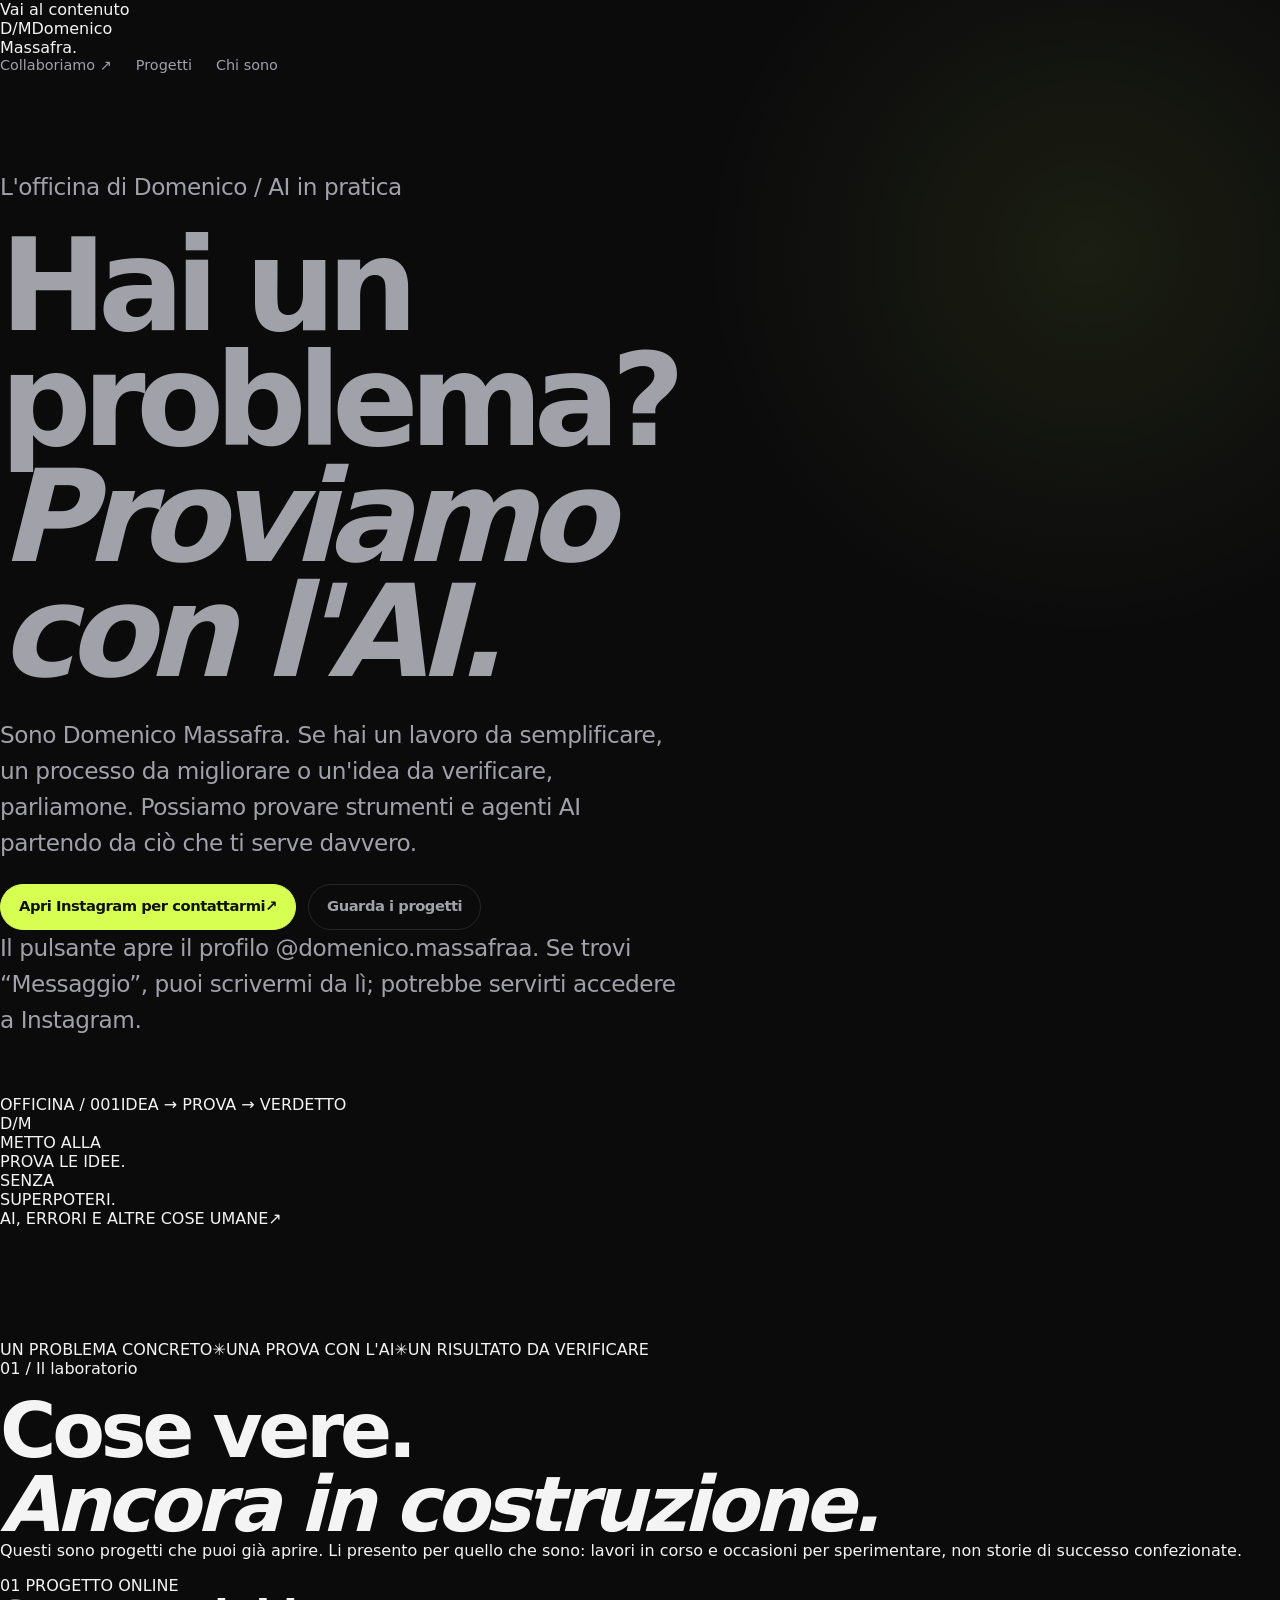
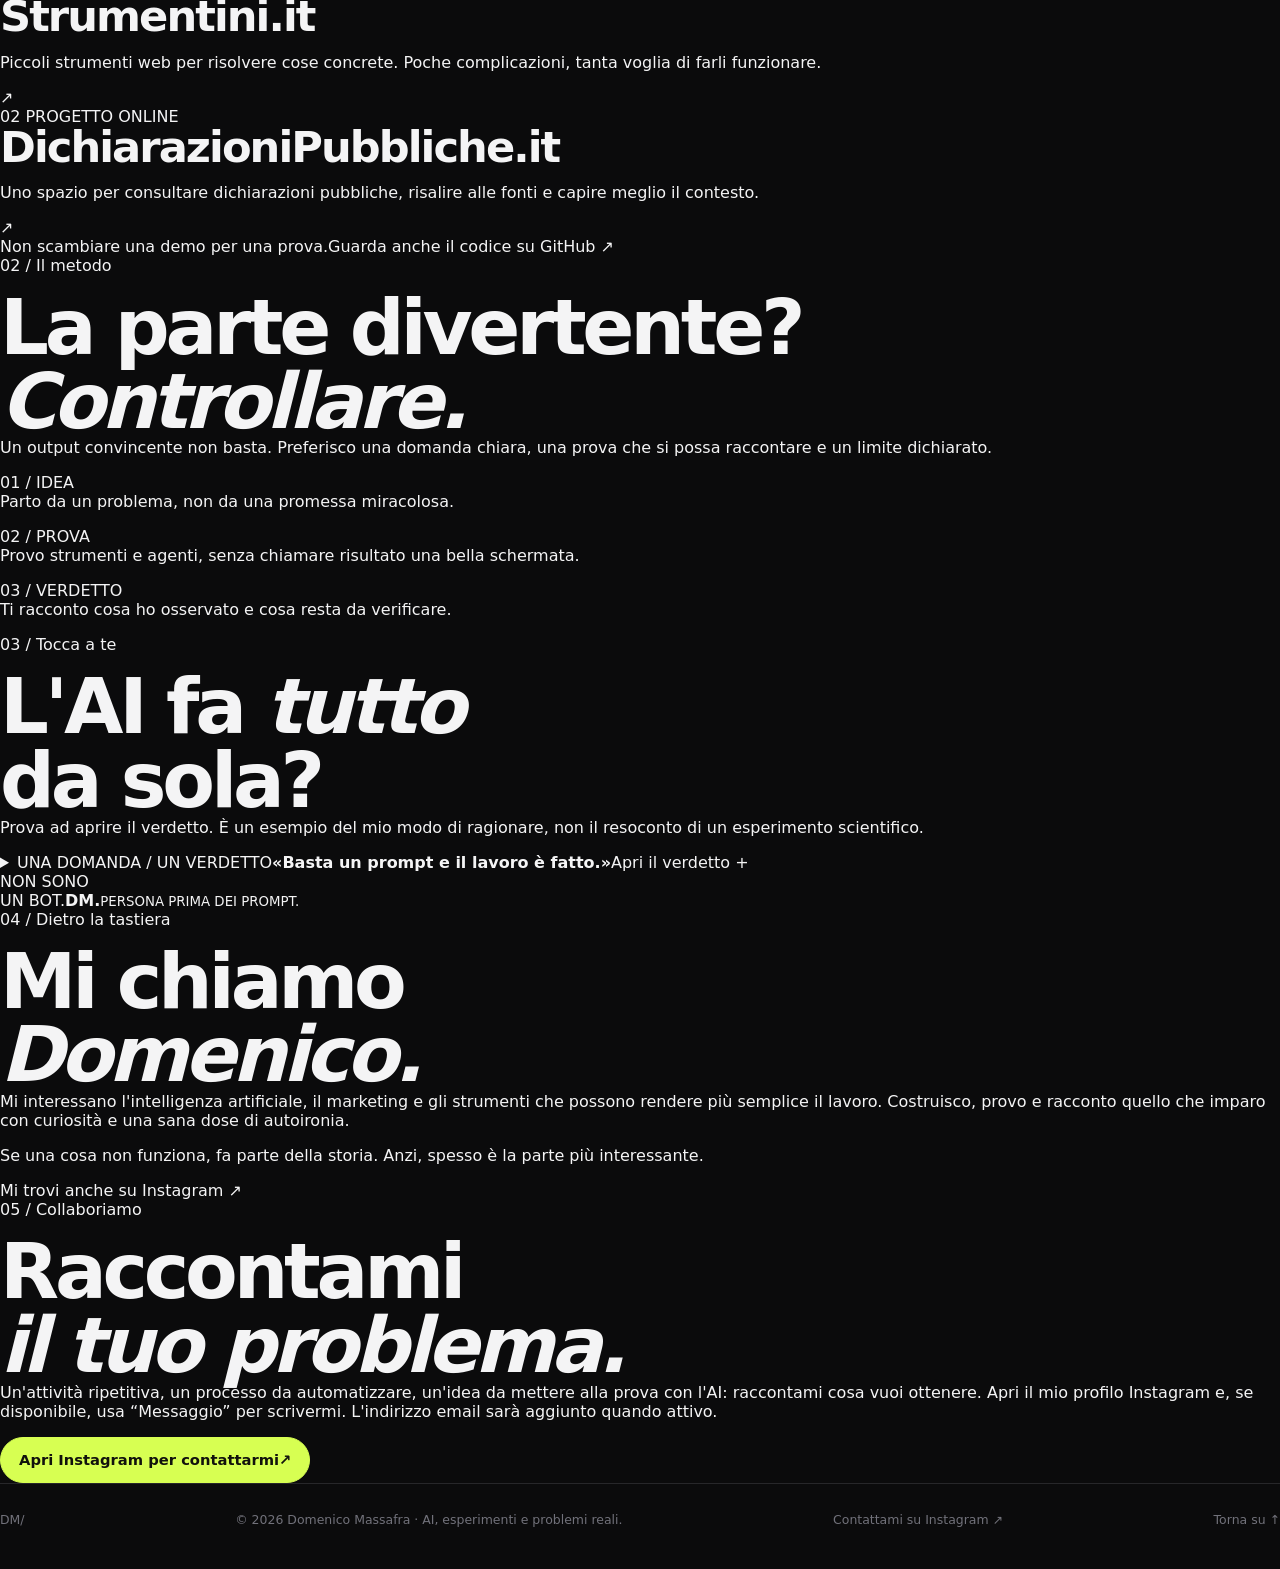
==== site/index.html @ 4ce58d99 "site: make AI collaboration contact primary (#9)" ====
<!doctype html>
<html lang="it">
<head>
  <meta charset="utf-8">
  <meta name="viewport" content="width=device-width, initial-scale=1">
  <meta name="theme-color" content="#101113">
  <meta name="description" content="Hai un problema concreto da affrontare con l'AI? Sono Domenico Massafra: scrivimi per parlarne e scopri i progetti e gli esperimenti che sto costruendo.">
  <meta property="og:type" content="website">
  <meta property="og:locale" content="it_IT">
  <meta property="og:title" content="Domenico Massafra — Problemi concreti, AI in pratica.">
  <meta property="og:description" content="Parliamo del tuo problema e di come usare l'AI per affrontarlo. Esperimenti e progetti reali nell'Officina ribelle.">
  <meta property="og:url" content="https://domenicomassafra.it/">
  <meta name="twitter:card" content="summary">
  <link rel="canonical" href="https://domenicomassafra.it/">
  <link rel="icon" type="image/svg+xml" href="/favicon.svg">
  <link rel="stylesheet" href="/styles.css">
  <title>Domenico Massafra — Problemi concreti, AI in pratica.</title>
  <script type="application/ld+json">
    {
      "@context": "https://schema.org",
      "@type": "Person",
      "name": "Domenico Massafra",
      "url": "https://domenicomassafra.it/",
      "sameAs": [
        "https://github.com/domenicomassafra",
        "https://www.instagram.com/domenico.massafraa/"
      ]
    }
  </script>
</head>
<body>
  <a class="skip-link" href="#contenuto">Vai al contenuto</a>
  <header class="topbar">
    <a class="brand" href="/" aria-label="Domenico Massafra, homepage"><span class="brand-mark" aria-hidden="true">D<span>/</span>M</span><span>Domenico<br>Massafra<span class="brand-period">.</span></span></a>
    <nav class="main-nav" aria-label="Navigazione principale">
      <a class="nav-contact" href="#contatti">Collaboriamo <span aria-hidden="true">↗</span></a>
      <a href="#laboratorio">Progetti</a>
      <a href="#chi-sono">Chi sono</a>
    </nav>
  </header>

  <main id="contenuto">
    <section class="hero" aria-labelledby="hero-title">
      <div class="hero-copy">
        <p class="kicker"><span class="signal-dot" aria-hidden="true"></span> L'officina di Domenico / AI in pratica</p>
        <h1 id="hero-title">Hai un problema?<br><em>Proviamo con l'AI.</em></h1>
        <p class="hero-intro">Sono Domenico Massafra. Se hai un lavoro da semplificare, un processo da migliorare o un'idea da verificare, parliamone. Possiamo provare strumenti e agenti AI partendo da ciò che ti serve davvero.</p>
        <div class="hero-actions">
          <a class="button button-primary" href="https://www.instagram.com/domenico.massafraa/" rel="me">Apri Instagram per contattarmi <span aria-hidden="true">↗</span></a>
          <a class="button button-outline" href="#laboratorio">Guarda i progetti</a>
        </div>
        <p class="hero-aside">Il pulsante apre il profilo @domenico.massafraa. Se trovi “Messaggio”, puoi scrivermi da lì; potrebbe servirti accedere a Instagram.</p>
      </div>
      <div class="hero-art" aria-label="Composizione grafica originale: l'idea, la prova e il verdetto">
        <div class="art-top"><span>OFFICINA / 001</span><span>IDEA → PROVA → VERDETTO</span></div>
        <div class="art-monogram" aria-hidden="true">D<span>/</span>M</div>
        <div class="art-label">METTO ALLA<br>PROVA LE IDEE.</div>
        <div class="art-stamp" aria-hidden="true">SENZA<br>SUPERPOTERI.</div>
        <div class="art-bottom"><span>AI, ERRORI E ALTRE COSE UMANE</span><span>↗</span></div>
      </div>
    </section>

    <div class="running-line" aria-hidden="true"><span>UN PROBLEMA CONCRETO</span><span>✳</span><span>UNA PROVA CON L'AI</span><span>✳</span><span>UN RISULTATO DA VERIFICARE</span></div>

    <section class="lab section-wrap" id="laboratorio" aria-labelledby="lab-title">
      <div class="section-intro"><p class="kicker">01 / Il laboratorio</p><h2 id="lab-title">Cose vere.<br><em>Ancora in costruzione.</em></h2><p>Questi sono progetti che puoi già aprire. Li presento per quello che sono: lavori in corso e occasioni per sperimentare, non storie di successo confezionate.</p></div>
      <div class="project-list">
        <a class="project" href="https://strumentini.it/" aria-label="Apri Strumentini.it">
          <div class="project-no">01 <span>PROGETTO ONLINE</span></div>
          <div class="project-main"><h3>Strumentini<span>.it</span></h3><p>Piccoli strumenti web per risolvere cose concrete. Poche complicazioni, tanta voglia di farli funzionare.</p></div>
          <span class="project-arrow" aria-hidden="true">↗</span>
        </a>
        <a class="project" href="https://dichiarazionipubbliche.it/" aria-label="Apri DichiarazioniPubbliche.it">
          <div class="project-no">02 <span>PROGETTO ONLINE</span></div>
          <div class="project-main"><h3>Dichiarazioni<wbr>Pubbliche<span>.it</span></h3><p>Uno spazio per consultare dichiarazioni pubbliche, risalire alle fonti e capire meglio il contesto.</p></div>
          <span class="project-arrow" aria-hidden="true">↗</span>
        </a>
      </div>
      <div class="lab-footer"><span>Non scambiare una demo per una prova.</span><a href="https://github.com/domenicomassafra" rel="me">Guarda anche il codice su GitHub <span aria-hidden="true">↗</span></a></div>
    </section>

    <section class="method" aria-labelledby="method-title">
      <div class="section-wrap method-wrap">
        <div><p class="kicker">02 / Il metodo</p><h2 id="method-title">La parte divertente?<br><em>Controllare.</em></h2><p class="method-intro">Un output convincente non basta. Preferisco una domanda chiara, una prova che si possa raccontare e un limite dichiarato.</p></div>
        <div class="method-steps" aria-label="Come racconto gli esperimenti">
          <div><span>01 / IDEA</span><p>Parto da un problema, non da una promessa miracolosa.</p></div>
          <div><span>02 / PROVA</span><p>Provo strumenti e agenti, senza chiamare risultato una bella schermata.</p></div>
          <div><span>03 / VERDETTO</span><p>Ti racconto cosa ho osservato e cosa resta da verificare.</p></div>
        </div>
      </div>
    </section>

    <section class="interaction section-wrap" aria-labelledby="interaction-title">
      <p class="kicker">03 / Tocca a te</p>
      <div class="interaction-grid">
        <div><h2 id="interaction-title">L'AI fa <em>tutto</em><br>da sola?</h2><p>Prova ad aprire il verdetto. È un esempio del mio modo di ragionare, non il resoconto di un esperimento scientifico.</p></div>
        <details class="verdict">
          <summary><span class="verdict-num">UNA DOMANDA / UN VERDETTO</span><strong>«Basta un prompt e il lavoro è fatto.»</strong><span class="verdict-action">Apri il verdetto <span aria-hidden="true">+</span></span></summary>
          <div class="verdict-answer"><span class="verdict-label">VERDETTO: DIPENDE.</span><p>Dal problema, dagli strumenti, dai dati e soprattutto dalle verifiche. Un agente può aiutare molto; il controllo non è un optional.</p><p class="verdict-disclaimer">Esempio editoriale, non un risultato misurato.</p></div>
        </details>
      </div>
    </section>

    <section class="about" id="chi-sono" aria-labelledby="about-title">
      <div class="section-wrap about-grid">
        <div class="about-sign" aria-hidden="true"><span>NON SONO<br>UN BOT.</span><strong>DM<span>.</span></strong><small>PERSONA PRIMA DEI PROMPT.</small></div>
        <div class="about-copy"><p class="kicker">04 / Dietro la tastiera</p><h2 id="about-title">Mi chiamo<br><em>Domenico.</em></h2><p>Mi interessano l'intelligenza artificiale, il marketing e gli strumenti che possono rendere più semplice il lavoro. Costruisco, provo e racconto quello che imparo con curiosità e una sana dose di autoironia.</p><p>Se una cosa non funziona, fa parte della storia. Anzi, spesso è la parte più interessante.</p><a href="https://www.instagram.com/domenico.massafraa/" rel="me">Mi trovi anche su Instagram <span aria-hidden="true">↗</span></a></div>
      </div>
    </section>

    <section class="contact section-wrap" id="contatti" aria-labelledby="contact-title">
      <p class="kicker">05 / Collaboriamo</p>
      <div class="contact-grid"><div><h2 id="contact-title">Raccontami<br><em>il tuo problema.</em></h2><p>Un'attività ripetitiva, un processo da automatizzare, un'idea da mettere alla prova con l'AI: raccontami cosa vuoi ottenere. Apri il mio profilo Instagram e, se disponibile, usa “Messaggio” per scrivermi. L'indirizzo email sarà aggiunto quando attivo.</p></div><a class="button button-primary" href="https://www.instagram.com/domenico.massafraa/" rel="me">Apri Instagram per contattarmi <span aria-hidden="true">↗</span></a></div>
    </section>
  </main>
  <footer class="footer"><span class="footer-logo">DM<span>/</span></span><p>© 2026 Domenico Massafra · AI, esperimenti e problemi reali.</p><a class="footer-contact" href="https://www.instagram.com/domenico.massafraa/" rel="me">Contattami su Instagram ↗</a><a href="#contenuto">Torna su ↑</a></footer>
</body>
</html>
---- styles.css ----
:root {
  color-scheme: dark;
  --bg: #0b0b0c;
  --surface: #111113;
  --surface-hover: #17171a;
  --text: #f4f4f5;
  --muted: #a1a1aa;
  --line: #27272a;
  --accent: #d7ff52;
  --max: 1120px;
}

* {
  box-sizing: border-box;
}

html {
  scroll-behavior: smooth;
  background: var(--bg);
}

body {
  margin: 0;
  min-width: 320px;
  background:
    radial-gradient(circle at 85% 8%, rgb(215 255 82 / 8%), transparent 24rem),
    var(--bg);
  color: var(--text);
  font-family:
    Inter, ui-sans-serif, system-ui, -apple-system, BlinkMacSystemFont, "Segoe UI", sans-serif;
  -webkit-font-smoothing: antialiased;
}

a {
  color: inherit;
  text-decoration: none;
}

.page-shell {
  width: min(calc(100% - 40px), var(--max));
  margin: 0 auto;
}

.site-header {
  display: flex;
  align-items: center;
  justify-content: space-between;
  min-height: 88px;
  border-bottom: 1px solid var(--line);
}

.wordmark {
  display: inline-flex;
  align-items: center;
  gap: 10px;
  font-size: 0.95rem;
  font-weight: 650;
  letter-spacing: -0.02em;
}

.wordmark-dot {
  width: 9px;
  height: 9px;
  border-radius: 999px;
  background: var(--accent);
  box-shadow: 0 0 28px rgb(215 255 82 / 55%);
}

nav {
  display: flex;
  gap: 24px;
  color: var(--muted);
  font-size: 0.9rem;
}

nav a,
.project-link {
  transition: color 160ms ease;
}

nav a:hover,
nav a:focus-visible,
.project-card:hover .project-link {
  color: var(--accent);
}

.hero {
  display: grid;
  align-content: center;
  min-height: min(740px, calc(100svh - 88px));
  padding: 96px 0 112px;
}

.eyebrow {
  margin: 0 0 22px;
  color: var(--accent);
  font-size: 0.75rem;
  font-weight: 750;
  letter-spacing: 0.16em;
}

h1,
h2,
h3,
p {
  margin-top: 0;
}

h1 {
  max-width: 900px;
  margin-bottom: 28px;
  font-size: clamp(4rem, 10vw, 8.7rem);
  line-height: 0.9;
  letter-spacing: -0.072em;
}

.hero-copy {
  max-width: 680px;
  margin-bottom: 34px;
  color: var(--muted);
  font-size: clamp(1.15rem, 2vw, 1.45rem);
  line-height: 1.55;
  letter-spacing: -0.02em;
}

.hero-actions {
  display: flex;
  flex-wrap: wrap;
  gap: 12px;
}

.button {
  display: inline-flex;
  align-items: center;
  justify-content: center;
  min-height: 46px;
  padding: 0 18px;
  border: 1px solid var(--line);
  border-radius: 999px;
  font-size: 0.92rem;
  font-weight: 650;
  transition:
    transform 160ms ease,
    border-color 160ms ease,
    background 160ms ease;
}

.button:hover,
.button:focus-visible {
  transform: translateY(-2px);
}

.button-primary {
  border-color: var(--accent);
  background: var(--accent);
  color: #11120c;
}

.button-secondary:hover,
.button-secondary:focus-visible {
  border-color: #52525b;
  background: #141416;
}

.projects {
  padding: 112px 0 124px;
  border-top: 1px solid var(--line);
}

.section-heading {
  margin-bottom: 44px;
}

h2 {
  margin-bottom: 0;
  font-size: clamp(2.6rem, 6vw, 5rem);
  line-height: 0.96;
  letter-spacing: -0.055em;
}

.project-grid {
  display: grid;
  grid-template-columns: repeat(2, minmax(0, 1fr));
  gap: 14px;
}

.project-card {
  display: flex;
  min-height: 330px;
  flex-direction: column;
  justify-content: space-between;
  padding: 28px;
  border: 1px solid var(--line);
  border-radius: 24px;
  background: var(--surface);
  transition:
    transform 180ms ease,
    border-color 180ms ease,
    background 180ms ease;
}

.project-card:hover,
.project-card:focus-visible {
  transform: translateY(-4px);
  border-color: #3f3f46;
  background: var(--surface-hover);
}

.project-index {
  margin-bottom: 52px;
  color: #71717a;
  font-size: 0.75rem;
  font-variant-numeric: tabular-nums;
  letter-spacing: 0.12em;
}

h3 {
  margin-bottom: 14px;
  font-size: clamp(1.8rem, 4vw, 2.7rem);
  line-height: 1;
  letter-spacing: -0.045em;
}

.project-card p:not(.project-index) {
  max-width: 48ch;
  color: var(--muted);
  line-height: 1.6;
}

.project-link {
  color: #d4d4d8;
  font-size: 0.88rem;
  font-weight: 650;
}

.principle {
  padding: 124px 0;
  border-top: 1px solid var(--line);
  font-size: clamp(2.3rem, 6vw, 5.7rem);
  line-height: 0.98;
  letter-spacing: -0.055em;
}

.principle p,
.principle strong {
  display: block;
  margin: 0;
}

.principle p {
  color: var(--muted);
}

.principle strong {
  color: var(--accent);
  font-weight: 700;
}

footer {
  display: flex;
  justify-content: space-between;
  gap: 24px;
  padding: 28px 0 42px;
  border-top: 1px solid var(--line);
  color: #71717a;
  font-size: 0.78rem;
}

footer p {
  margin: 0;
}

@media (max-width: 760px) {
  .page-shell {
    width: min(calc(100% - 28px), var(--max));
  }

  .site-header {
    min-height: 72px;
  }

  nav {
    gap: 16px;
  }

  nav a:first-child {
    display: none;
  }

  .hero {
    min-height: auto;
    padding: 96px 0 88px;
  }

  h1 {
    font-size: clamp(3.7rem, 19vw, 6.2rem);
  }

  .projects {
    padding: 88px 0;
  }

  .project-grid {
    grid-template-columns: 1fr;
  }

  .project-card {
    min-height: 290px;
  }

  .principle {
    padding: 88px 0;
  }

  footer {
    flex-direction: column;
  }
}

@media (prefers-reduced-motion: reduce) {
  html {
    scroll-behavior: auto;
  }

  *,
  *::before,
  *::after {
    transition-duration: 0.01ms !important;
  }
}
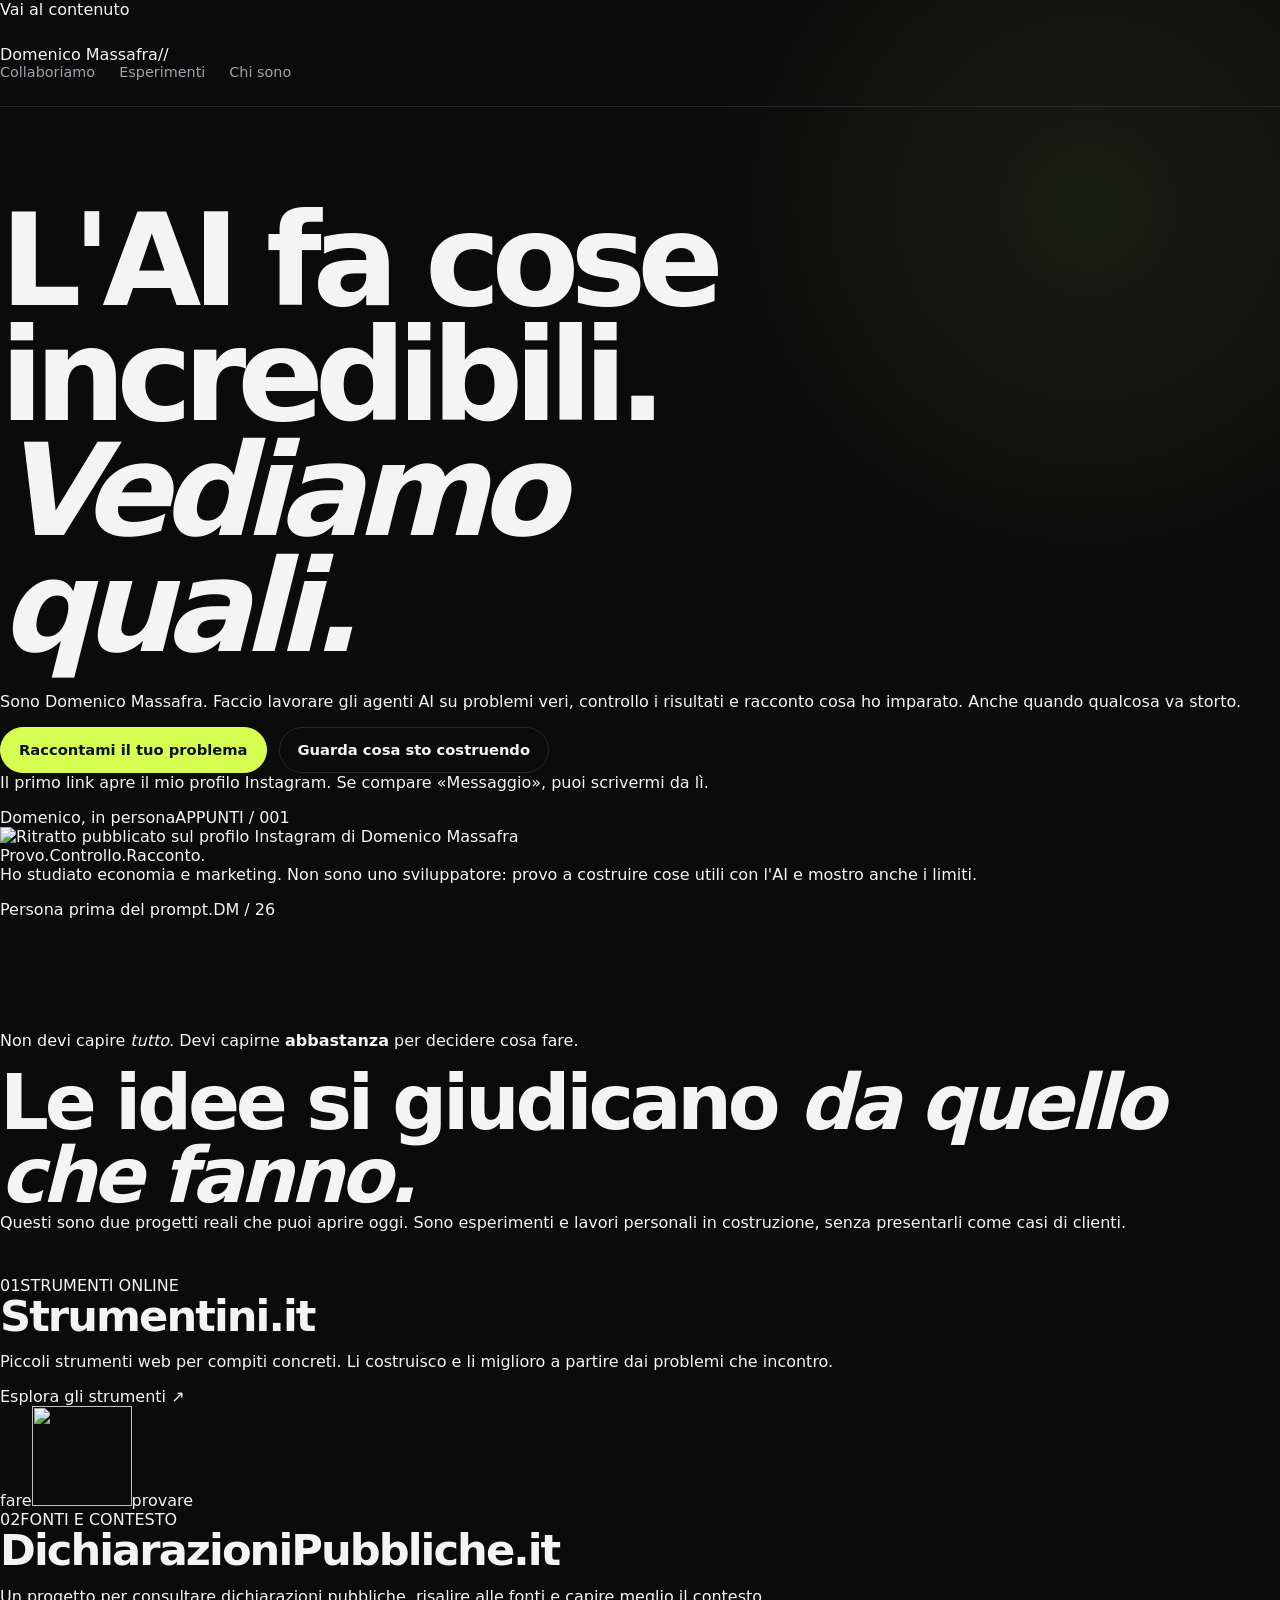
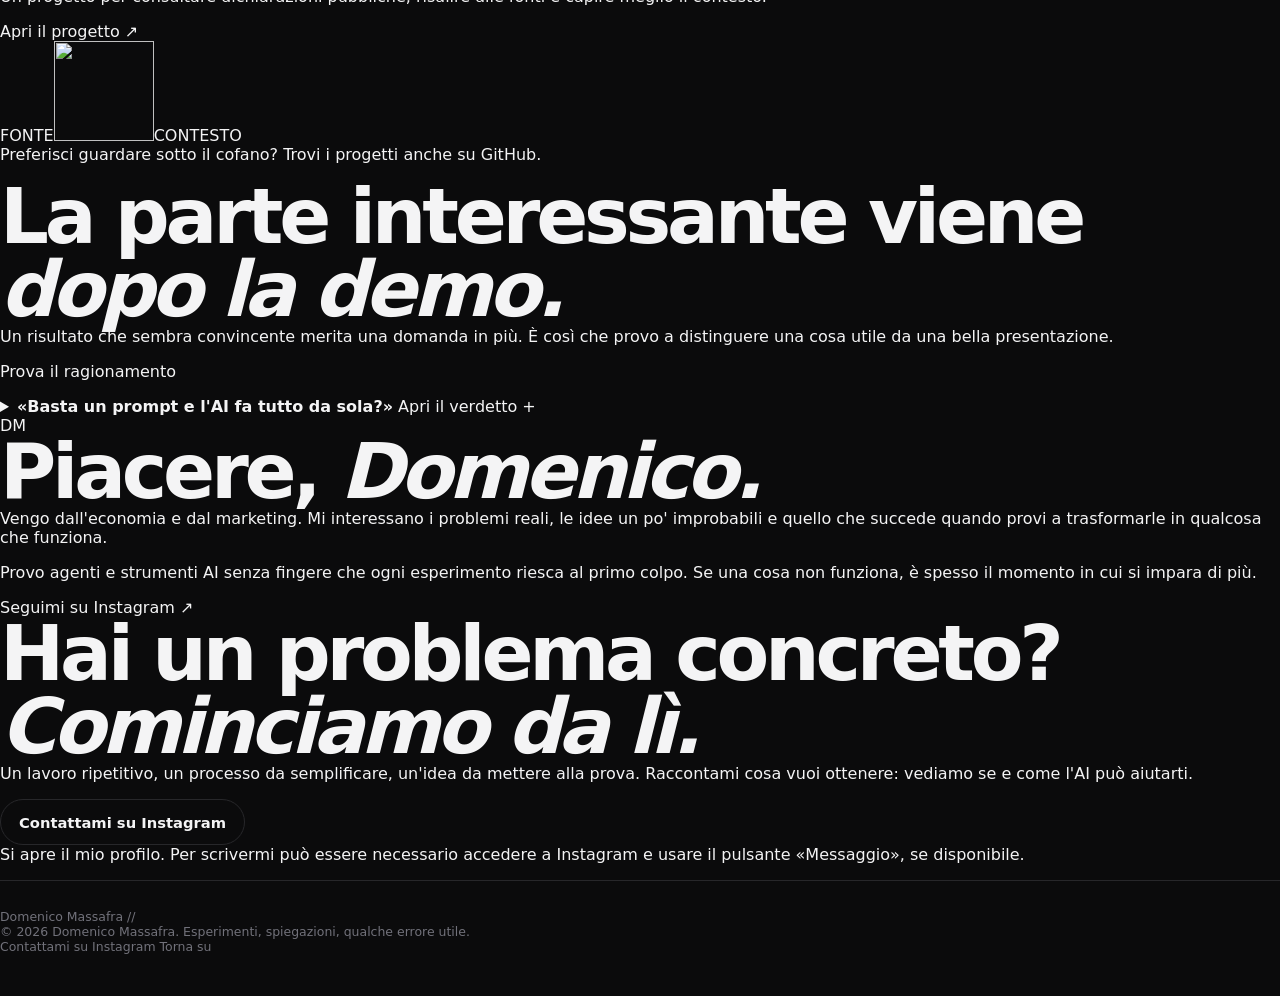
==== commit 6dd2f4e1: "site: redesign personal homepage with verified portrait and proof (#9)" ====
--- a/site/index.html
+++ b/site/index.html
@@ -3,18 +3,18 @@
 <head>
   <meta charset="utf-8">
   <meta name="viewport" content="width=device-width, initial-scale=1">
-  <meta name="theme-color" content="#101113">
-  <meta name="description" content="Hai un problema concreto da affrontare con l'AI? Sono Domenico Massafra: scrivimi per parlarne e scopri i progetti e gli esperimenti che sto costruendo.">
+  <meta name="theme-color" content="#f6f2e9">
+  <meta name="description" content="Sono Domenico Massafra. Metto alla prova agenti e strumenti AI su problemi veri, racconto cosa funziona e dove servono ancora le persone. Hai un problema? Scrivimi.">
   <meta property="og:type" content="website">
   <meta property="og:locale" content="it_IT">
-  <meta property="og:title" content="Domenico Massafra — Problemi concreti, AI in pratica.">
-  <meta property="og:description" content="Parliamo del tuo problema e di come usare l'AI per affrontarlo. Esperimenti e progetti reali nell'Officina ribelle.">
+  <meta property="og:title" content="Domenico Massafra — L'AI, alla prova dei fatti">
+  <meta property="og:description" content="Esperimenti, progetti e problemi concreti. Provo gli agenti AI, controllo i risultati e racconto cosa imparo, anche se non programmi.">
   <meta property="og:url" content="https://domenicomassafra.it/">
   <meta name="twitter:card" content="summary">
   <link rel="canonical" href="https://domenicomassafra.it/">
   <link rel="icon" type="image/svg+xml" href="/favicon.svg">
   <link rel="stylesheet" href="/styles.css">
-  <title>Domenico Massafra — Problemi concreti, AI in pratica.</title>
+  <title>Domenico Massafra — L'AI, alla prova dei fatti</title>
   <script type="application/ld+json">
     {
       "@context": "https://schema.org",
@@ -30,89 +30,112 @@
 </head>
 <body>
   <a class="skip-link" href="#contenuto">Vai al contenuto</a>
-  <header class="topbar">
-    <a class="brand" href="/" aria-label="Domenico Massafra, homepage"><span class="brand-mark" aria-hidden="true">D<span>/</span>M</span><span>Domenico<br>Massafra<span class="brand-period">.</span></span></a>
-    <nav class="main-nav" aria-label="Navigazione principale">
-      <a class="nav-contact" href="#contatti">Collaboriamo <span aria-hidden="true">↗</span></a>
-      <a href="#laboratorio">Progetti</a>
-      <a href="#chi-sono">Chi sono</a>
-    </nav>
+  <header class="site-header">
+    <div class="header-inner">
+      <a class="brand" href="/" aria-label="Domenico Massafra, homepage">Domenico <span>Massafra</span><span class="brand-slash" aria-hidden="true">//</span></a>
+      <nav class="main-nav" aria-label="Navigazione principale">
+        <a class="nav-contact" href="#contatti">Collaboriamo</a>
+        <a href="#esperimenti">Esperimenti</a>
+        <a href="#chi-sono">Chi sono</a>
+      </nav>
+    </div>
   </header>
-
   <main id="contenuto">
     <section class="hero" aria-labelledby="hero-title">
-      <div class="hero-copy">
-        <p class="kicker"><span class="signal-dot" aria-hidden="true"></span> L'officina di Domenico / AI in pratica</p>
-        <h1 id="hero-title">Hai un problema?<br><em>Proviamo con l'AI.</em></h1>
-        <p class="hero-intro">Sono Domenico Massafra. Se hai un lavoro da semplificare, un processo da migliorare o un'idea da verificare, parliamone. Possiamo provare strumenti e agenti AI partendo da ciò che ti serve davvero.</p>
+      <div class="hero-content">
+        <h1 id="hero-title">L'AI fa cose incredibili.<br><em>Vediamo quali.</em></h1>
+        <p class="hero-intro">Sono Domenico Massafra. Faccio lavorare gli agenti AI su problemi veri, controllo i risultati e racconto cosa ho imparato. Anche quando qualcosa va storto.</p>
         <div class="hero-actions">
-          <a class="button button-primary" href="https://www.instagram.com/domenico.massafraa/" rel="me">Apri Instagram per contattarmi <span aria-hidden="true">↗</span></a>
-          <a class="button button-outline" href="#laboratorio">Guarda i progetti</a>
+          <a class="button button-primary" href="https://www.instagram.com/domenico.massafraa/" rel="me">Raccontami il tuo problema</a>
+          <a class="button button-text" href="#esperimenti">Guarda cosa sto costruendo</a>
         </div>
-        <p class="hero-aside">Il pulsante apre il profilo @domenico.massafraa. Se trovi “Messaggio”, puoi scrivermi da lì; potrebbe servirti accedere a Instagram.</p>
+        <p class="contact-note">Il primo link apre il mio profilo Instagram. Se compare «Messaggio», puoi scrivermi da lì.</p>
       </div>
-      <div class="hero-art" aria-label="Composizione grafica originale: l'idea, la prova e il verdetto">
-        <div class="art-top"><span>OFFICINA / 001</span><span>IDEA → PROVA → VERDETTO</span></div>
-        <div class="art-monogram" aria-hidden="true">D<span>/</span>M</div>
-        <div class="art-label">METTO ALLA<br>PROVA LE IDEE.</div>
-        <div class="art-stamp" aria-hidden="true">SENZA<br>SUPERPOTERI.</div>
-        <div class="art-bottom"><span>AI, ERRORI E ALTRE COSE UMANE</span><span>↗</span></div>
+      <aside class="hero-sheet" aria-label="Un ritratto e una nota sul metodo">
+        <div class="sheet-head"><span>Domenico, in persona</span><span>APPUNTI / 001</span></div>
+        <div class="portrait-frame">
+          <img src="/ritratto-instagram.jpg" alt="Ritratto pubblicato sul profilo Instagram di Domenico Massafra" width="150" height="150" fetchpriority="high">
+          <div class="portrait-words" aria-hidden="true"><span>Provo.</span><span>Controllo.</span><span>Racconto.</span></div>
+        </div>
+        <p class="sheet-caption">Ho studiato economia e marketing. Non sono uno sviluppatore: provo a costruire cose utili con l'AI e mostro anche i limiti.</p>
+        <div class="sheet-foot"><span>Persona prima del prompt.</span><span aria-hidden="true">DM / 26</span></div>
+      </aside>
+    </section>
+    <div class="statement"><p>Non devi capire <em>tutto</em>. Devi capirne <strong>abbastanza</strong> per decidere cosa fare.</p></div>
+    <section class="work section-inner" id="esperimenti" aria-labelledby="work-title">
+      <div class="section-heading">
+        <h2 id="work-title">Le idee si giudicano <em>da quello che fanno.</em></h2>
+        <p>Questi sono due progetti reali che puoi aprire oggi. Sono esperimenti e lavori personali in costruzione, senza presentarli come casi di clienti.</p>
       </div>
+      <div class="work-list">
+        <article class="work-item">
+          <div class="work-index"><span>01</span><span>STRUMENTI ONLINE</span></div>
+          <div class="work-content">
+            <h3>Strumentini.it</h3>
+            <p>Piccoli strumenti web per compiti concreti. Li costruisco e li miglioro a partire dai problemi che incontro.</p>
+            <a href="https://strumentini.it/" aria-label="Visita Strumentini.it">Esplora gli strumenti <span aria-hidden="true">↗</span></a>
+          </div>
+          <div class="work-sign work-sign-one" aria-hidden="true"><span>fare</span><img src="/strumentini-mark.svg" width="100" height="100" alt="" loading="lazy"><span>provare</span></div>
+        </article>
+        <article class="work-item">
+          <div class="work-index"><span>02</span><span>FONTI E CONTESTO</span></div>
+          <div class="work-content">
+            <h3>Dichiarazioni<wbr>Pubbliche.it</h3>
+            <p>Un progetto per consultare dichiarazioni pubbliche, risalire alle fonti e capire meglio il contesto.</p>
+            <a href="https://dichiarazionipubbliche.it/" aria-label="Visita DichiarazioniPubbliche.it">Apri il progetto <span aria-hidden="true">↗</span></a>
+          </div>
+          <div class="work-sign work-sign-two" aria-hidden="true"><span>FONTE</span><img src="/dichiarazioni-mark.svg" width="100" height="100" alt="" loading="lazy"><span>CONTESTO</span></div>
+        </article>
+      </div>
+      <p class="work-after">Preferisci guardare sotto il cofano? <a href="https://github.com/domenicomassafra" rel="me">Trovi i progetti anche su GitHub.</a></p>
     </section>
-
-    <div class="running-line" aria-hidden="true"><span>UN PROBLEMA CONCRETO</span><span>✳</span><span>UNA PROVA CON L'AI</span><span>✳</span><span>UN RISULTATO DA VERIFICARE</span></div>
-
-    <section class="lab section-wrap" id="laboratorio" aria-labelledby="lab-title">
-      <div class="section-intro"><p class="kicker">01 / Il laboratorio</p><h2 id="lab-title">Cose vere.<br><em>Ancora in costruzione.</em></h2><p>Questi sono progetti che puoi già aprire. Li presento per quello che sono: lavori in corso e occasioni per sperimentare, non storie di successo confezionate.</p></div>
-      <div class="project-list">
-        <a class="project" href="https://strumentini.it/" aria-label="Apri Strumentini.it">
-          <div class="project-no">01 <span>PROGETTO ONLINE</span></div>
-          <div class="project-main"><h3>Strumentini<span>.it</span></h3><p>Piccoli strumenti web per risolvere cose concrete. Poche complicazioni, tanta voglia di farli funzionare.</p></div>
-          <span class="project-arrow" aria-hidden="true">↗</span>
-        </a>
-        <a class="project" href="https://dichiarazionipubbliche.it/" aria-label="Apri DichiarazioniPubbliche.it">
-          <div class="project-no">02 <span>PROGETTO ONLINE</span></div>
-          <div class="project-main"><h3>Dichiarazioni<wbr>Pubbliche<span>.it</span></h3><p>Uno spazio per consultare dichiarazioni pubbliche, risalire alle fonti e capire meglio il contesto.</p></div>
-          <span class="project-arrow" aria-hidden="true">↗</span>
-        </a>
-      </div>
-      <div class="lab-footer"><span>Non scambiare una demo per una prova.</span><a href="https://github.com/domenicomassafra" rel="me">Guarda anche il codice su GitHub <span aria-hidden="true">↗</span></a></div>
-    </section>
-
     <section class="method" aria-labelledby="method-title">
-      <div class="section-wrap method-wrap">
-        <div><p class="kicker">02 / Il metodo</p><h2 id="method-title">La parte divertente?<br><em>Controllare.</em></h2><p class="method-intro">Un output convincente non basta. Preferisco una domanda chiara, una prova che si possa raccontare e un limite dichiarato.</p></div>
-        <div class="method-steps" aria-label="Come racconto gli esperimenti">
-          <div><span>01 / IDEA</span><p>Parto da un problema, non da una promessa miracolosa.</p></div>
-          <div><span>02 / PROVA</span><p>Provo strumenti e agenti, senza chiamare risultato una bella schermata.</p></div>
-          <div><span>03 / VERDETTO</span><p>Ti racconto cosa ho osservato e cosa resta da verificare.</p></div>
+      <div class="section-inner method-inner">
+        <div class="method-title">
+          <h2 id="method-title">La parte interessante viene <em>dopo la demo.</em></h2>
+          <p>Un risultato che sembra convincente merita una domanda in più. È così che provo a distinguere una cosa utile da una bella presentazione.</p>
+        </div>
+        <div class="method-example">
+          <p class="example-strap">Prova il ragionamento</p>
+          <details>
+            <summary>
+              <strong>«Basta un prompt e l'AI fa tutto da sola?»</strong>
+              <span class="open-label">Apri il verdetto <span aria-hidden="true">+</span></span>
+            </summary>
+            <div class="example-answer">
+              <p class="verdict">Dipende.</p>
+              <p>Dal compito, dagli strumenti, dai dati e da come controlli il risultato. Un agente può aiutare molto; verificare resta un lavoro umano.</p>
+              <p class="example-caveat">Esempio editoriale, non il risultato misurato di un test.</p>
+            </div>
+          </details>
         </div>
       </div>
     </section>
-
-    <section class="interaction section-wrap" aria-labelledby="interaction-title">
-      <p class="kicker">03 / Tocca a te</p>
-      <div class="interaction-grid">
-        <div><h2 id="interaction-title">L'AI fa <em>tutto</em><br>da sola?</h2><p>Prova ad aprire il verdetto. È un esempio del mio modo di ragionare, non il resoconto di un esperimento scientifico.</p></div>
-        <details class="verdict">
-          <summary><span class="verdict-num">UNA DOMANDA / UN VERDETTO</span><strong>«Basta un prompt e il lavoro è fatto.»</strong><span class="verdict-action">Apri il verdetto <span aria-hidden="true">+</span></span></summary>
-          <div class="verdict-answer"><span class="verdict-label">VERDETTO: DIPENDE.</span><p>Dal problema, dagli strumenti, dai dati e soprattutto dalle verifiche. Un agente può aiutare molto; il controllo non è un optional.</p><p class="verdict-disclaimer">Esempio editoriale, non un risultato misurato.</p></div>
-        </details>
+    <section class="about section-inner" id="chi-sono" aria-labelledby="about-title">
+      <div class="about-name" aria-hidden="true"><span>DM</span><span class="about-rule"></span></div>
+      <div class="about-copy">
+        <h2 id="about-title">Piacere, <em>Domenico.</em></h2>
+        <p>Vengo dall'economia e dal marketing. Mi interessano i problemi reali, le idee un po' improbabili e quello che succede quando provi a trasformarle in qualcosa che funziona.</p>
+        <p>Provo agenti e strumenti AI senza fingere che ogni esperimento riesca al primo colpo. Se una cosa non funziona, è spesso il momento in cui si impara di più.</p>
+        <a href="https://www.instagram.com/domenico.massafraa/" rel="me">Seguimi su Instagram <span aria-hidden="true">↗</span></a>
       </div>
     </section>
-
-    <section class="about" id="chi-sono" aria-labelledby="about-title">
-      <div class="section-wrap about-grid">
-        <div class="about-sign" aria-hidden="true"><span>NON SONO<br>UN BOT.</span><strong>DM<span>.</span></strong><small>PERSONA PRIMA DEI PROMPT.</small></div>
-        <div class="about-copy"><p class="kicker">04 / Dietro la tastiera</p><h2 id="about-title">Mi chiamo<br><em>Domenico.</em></h2><p>Mi interessano l'intelligenza artificiale, il marketing e gli strumenti che possono rendere più semplice il lavoro. Costruisco, provo e racconto quello che imparo con curiosità e una sana dose di autoironia.</p><p>Se una cosa non funziona, fa parte della storia. Anzi, spesso è la parte più interessante.</p><a href="https://www.instagram.com/domenico.massafraa/" rel="me">Mi trovi anche su Instagram <span aria-hidden="true">↗</span></a></div>
+    <section class="contact" id="contatti" aria-labelledby="contact-title">
+      <div class="section-inner contact-inner">
+        <h2 id="contact-title">Hai un problema concreto?<br><em>Cominciamo da lì.</em></h2>
+        <p>Un lavoro ripetitivo, un processo da semplificare, un'idea da mettere alla prova. Raccontami cosa vuoi ottenere: vediamo se e come l'AI può aiutarti.</p>
+        <a class="button button-light" href="https://www.instagram.com/domenico.massafraa/" rel="me">Contattami su Instagram</a>
+        <p class="contact-small">Si apre il mio profilo. Per scrivermi può essere necessario accedere a Instagram e usare il pulsante «Messaggio», se disponibile.</p>
       </div>
     </section>
-
-    <section class="contact section-wrap" id="contatti" aria-labelledby="contact-title">
-      <p class="kicker">05 / Collaboriamo</p>
-      <div class="contact-grid"><div><h2 id="contact-title">Raccontami<br><em>il tuo problema.</em></h2><p>Un'attività ripetitiva, un processo da automatizzare, un'idea da mettere alla prova con l'AI: raccontami cosa vuoi ottenere. Apri il mio profilo Instagram e, se disponibile, usa “Messaggio” per scrivermi. L'indirizzo email sarà aggiunto quando attivo.</p></div><a class="button button-primary" href="https://www.instagram.com/domenico.massafraa/" rel="me">Apri Instagram per contattarmi <span aria-hidden="true">↗</span></a></div>
-    </section>
   </main>
-  <footer class="footer"><span class="footer-logo">DM<span>/</span></span><p>© 2026 Domenico Massafra · AI, esperimenti e problemi reali.</p><a class="footer-contact" href="https://www.instagram.com/domenico.massafraa/" rel="me">Contattami su Instagram ↗</a><a href="#contenuto">Torna su ↑</a></footer>
+  <footer class="footer">
+    <div class="footer-inner">
+      <a class="footer-brand" href="/">Domenico Massafra<span aria-hidden="true"> //</span></a>
+      <p>© 2026 Domenico Massafra. Esperimenti, spiegazioni, qualche errore utile.</p>
+      <a class="footer-contact" href="https://www.instagram.com/domenico.massafraa/" rel="me">Contattami su Instagram</a>
+      <a href="#contenuto">Torna su</a>
+    </div>
+  </footer>
 </body>
 </html>
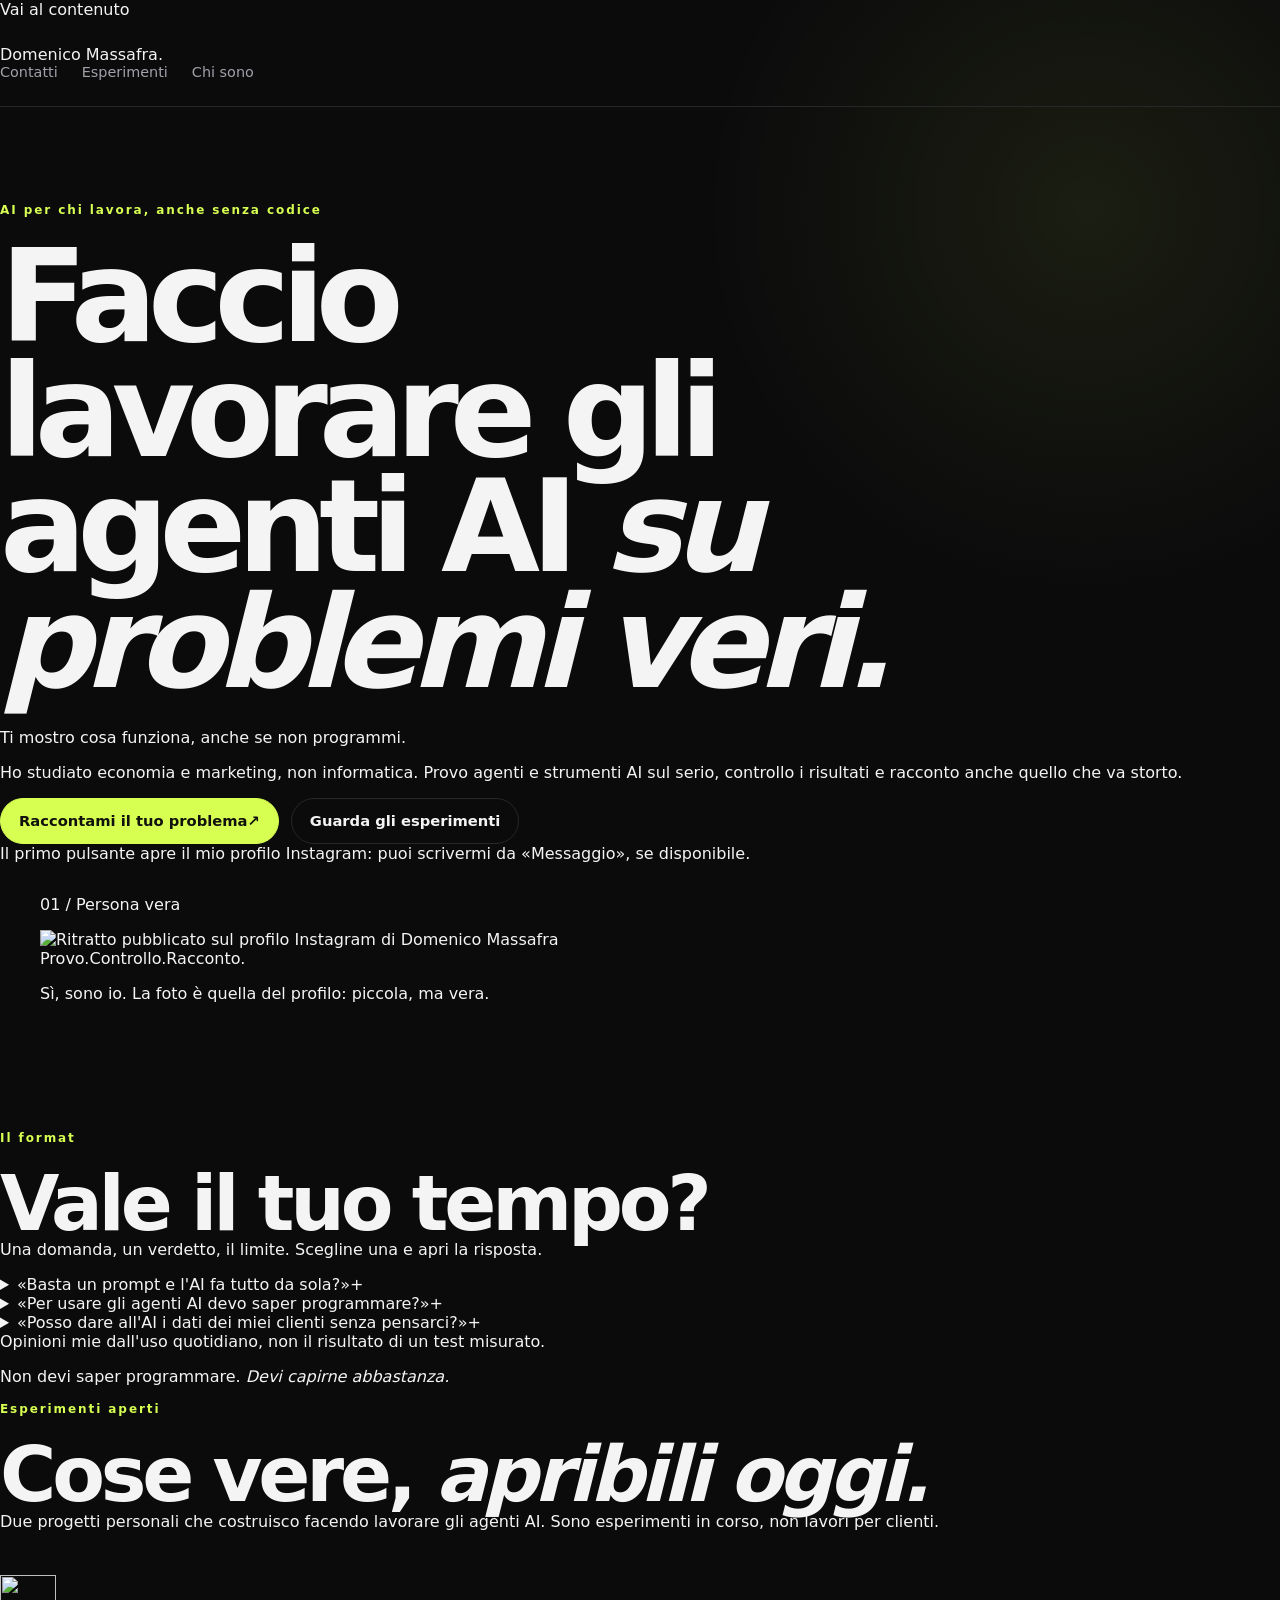
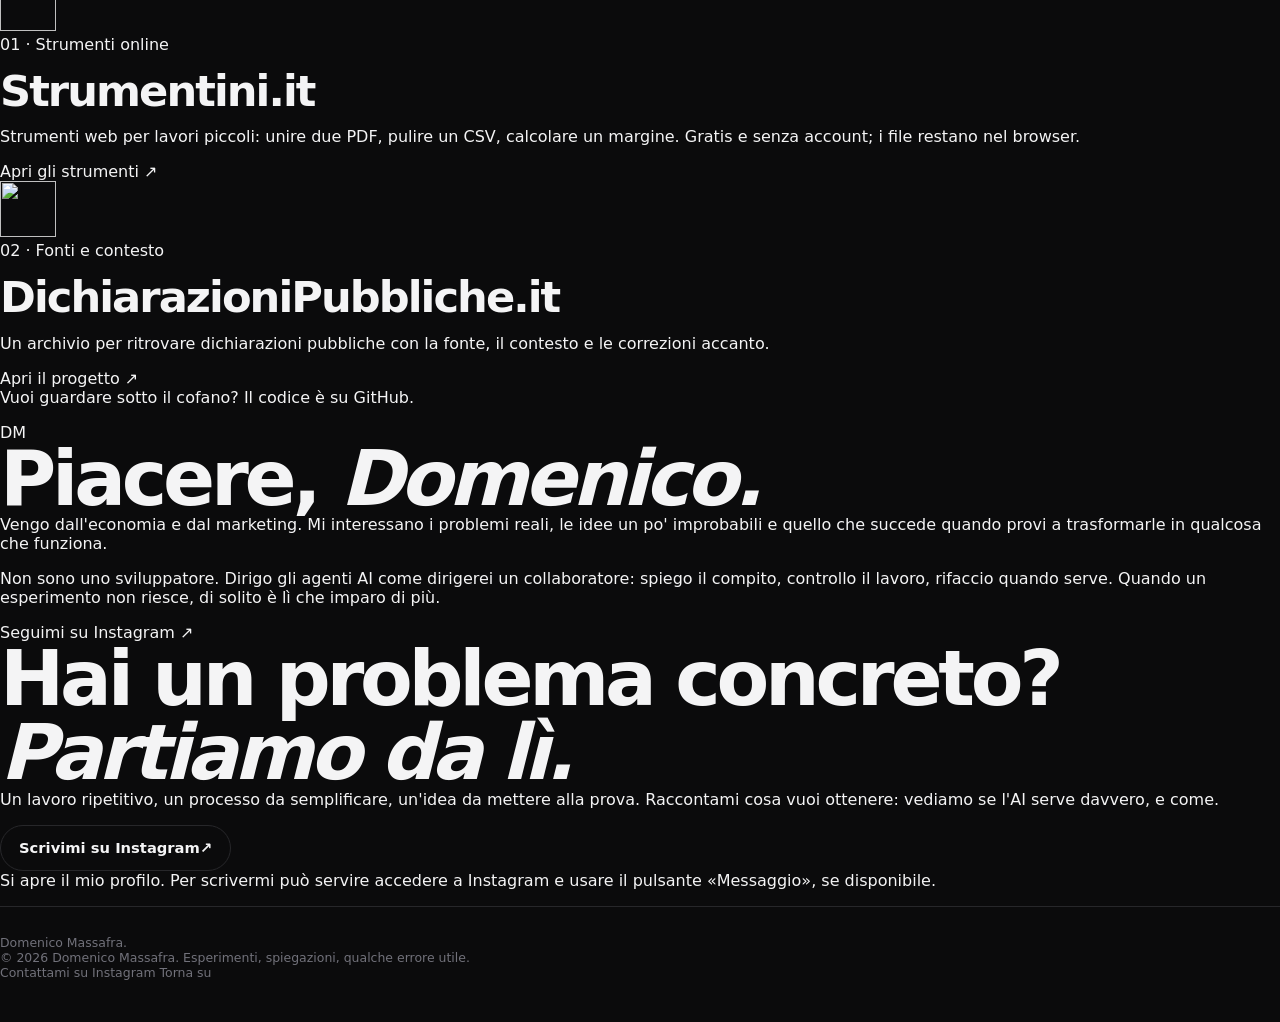
==== commit 3a72c8de: "site: redesign «Officina cinetica» with the approved promise (#9) Una sola direzione, ricavata dalle" ====
--- a/site/index.html
+++ b/site/index.html
@@ -3,18 +3,19 @@
 <head>
   <meta charset="utf-8">
   <meta name="viewport" content="width=device-width, initial-scale=1">
-  <meta name="theme-color" content="#f6f2e9">
-  <meta name="description" content="Sono Domenico Massafra. Metto alla prova agenti e strumenti AI su problemi veri, racconto cosa funziona e dove servono ancora le persone. Hai un problema? Scrivimi.">
+  <meta name="theme-color" content="#0d1114">
+  <meta name="color-scheme" content="dark">
+  <meta name="description" content="Sono Domenico Massafra. Faccio lavorare gli agenti AI su problemi veri e ti mostro cosa funziona, anche se non programmi. Hai un problema concreto? Raccontamelo.">
   <meta property="og:type" content="website">
   <meta property="og:locale" content="it_IT">
-  <meta property="og:title" content="Domenico Massafra — L'AI, alla prova dei fatti">
-  <meta property="og:description" content="Esperimenti, progetti e problemi concreti. Provo gli agenti AI, controllo i risultati e racconto cosa imparo, anche se non programmi.">
+  <meta property="og:title" content="Domenico Massafra — Agenti AI su problemi veri">
+  <meta property="og:description" content="Provo agenti e strumenti AI su problemi concreti, controllo i risultati e racconto anche quello che non funziona.">
   <meta property="og:url" content="https://domenicomassafra.it/">
   <meta name="twitter:card" content="summary">
   <link rel="canonical" href="https://domenicomassafra.it/">
   <link rel="icon" type="image/svg+xml" href="/favicon.svg">
   <link rel="stylesheet" href="/styles.css">
-  <title>Domenico Massafra — L'AI, alla prova dei fatti</title>
+  <title>Domenico Massafra — Agenti AI su problemi veri</title>
   <script type="application/ld+json">
     {
       "@context": "https://schema.org",
@@ -32,106 +33,125 @@
   <a class="skip-link" href="#contenuto">Vai al contenuto</a>
   <header class="site-header">
     <div class="header-inner">
-      <a class="brand" href="/" aria-label="Domenico Massafra, homepage">Domenico <span>Massafra</span><span class="brand-slash" aria-hidden="true">//</span></a>
+      <a class="brand" href="/" aria-label="Domenico Massafra, homepage">Domenico Massafra<span aria-hidden="true">.</span></a>
       <nav class="main-nav" aria-label="Navigazione principale">
-        <a class="nav-contact" href="#contatti">Collaboriamo</a>
+        <a class="nav-contact" href="#contatti">Contatti</a>
         <a href="#esperimenti">Esperimenti</a>
         <a href="#chi-sono">Chi sono</a>
       </nav>
     </div>
   </header>
+
   <main id="contenuto">
     <section class="hero" aria-labelledby="hero-title">
       <div class="hero-content">
-        <h1 id="hero-title">L'AI fa cose incredibili.<br><em>Vediamo quali.</em></h1>
-        <p class="hero-intro">Sono Domenico Massafra. Faccio lavorare gli agenti AI su problemi veri, controllo i risultati e racconto cosa ho imparato. Anche quando qualcosa va storto.</p>
+        <p class="eyebrow">AI per chi lavora, anche senza codice</p>
+        <h1 id="hero-title">Faccio lavorare gli agenti AI <em>su problemi veri.</em></h1>
+        <p class="hero-lead">Ti mostro cosa funziona, anche se non programmi.</p>
+        <p class="hero-intro">Ho studiato economia e marketing, non informatica. Provo agenti e strumenti AI sul serio, controllo i risultati e racconto anche quello che va storto.</p>
         <div class="hero-actions">
-          <a class="button button-primary" href="https://www.instagram.com/domenico.massafraa/" rel="me">Raccontami il tuo problema</a>
-          <a class="button button-text" href="#esperimenti">Guarda cosa sto costruendo</a>
+          <a class="button button-primary" href="https://www.instagram.com/domenico.massafraa/" rel="me">Raccontami il tuo problema <span aria-hidden="true">↗</span></a>
+          <a class="button button-text" href="#esperimenti">Guarda gli esperimenti</a>
         </div>
-        <p class="contact-note">Il primo link apre il mio profilo Instagram. Se compare «Messaggio», puoi scrivermi da lì.</p>
+        <p class="contact-note">Il primo pulsante apre il mio profilo Instagram: puoi scrivermi da «Messaggio», se disponibile.</p>
       </div>
-      <aside class="hero-sheet" aria-label="Un ritratto e una nota sul metodo">
-        <div class="sheet-head"><span>Domenico, in persona</span><span>APPUNTI / 001</span></div>
-        <div class="portrait-frame">
-          <img src="/ritratto-instagram.jpg" alt="Ritratto pubblicato sul profilo Instagram di Domenico Massafra" width="150" height="150" fetchpriority="high">
-          <div class="portrait-words" aria-hidden="true"><span>Provo.</span><span>Controllo.</span><span>Racconto.</span></div>
+
+      <figure class="portrait-card">
+        <p class="card-label">01 / Persona vera</p>
+        <img src="/ritratto-instagram.jpg" alt="Ritratto pubblicato sul profilo Instagram di Domenico Massafra" width="150" height="150" fetchpriority="high">
+        <p class="portrait-words" aria-hidden="true"><span>Provo.</span><span>Controllo.</span><span>Racconto.</span></p>
+        <figcaption>Sì, sono io. La foto è quella del profilo: piccola, ma vera.</figcaption>
+      </figure>
+    </section>
+
+    <section class="method" aria-labelledby="method-title">
+      <div class="section-inner method-inner">
+        <div class="method-title">
+          <p class="eyebrow">Il format</p>
+          <h2 id="method-title">Vale il tuo tempo?</h2>
+          <p>Una domanda, un verdetto, il limite. Scegline una e apri la risposta.</p>
         </div>
-        <p class="sheet-caption">Ho studiato economia e marketing. Non sono uno sviluppatore: provo a costruire cose utili con l'AI e mostro anche i limiti.</p>
-        <div class="sheet-foot"><span>Persona prima del prompt.</span><span aria-hidden="true">DM / 26</span></div>
-      </aside>
+        <div class="method-example">
+          <details>
+            <summary><span class="question">«Basta un prompt e l'AI fa tutto da sola?»</span><span class="open-label" aria-hidden="true">+</span></summary>
+            <div class="example-answer">
+              <p class="verdict verdict-maybe">Dipende.</p>
+              <p>Dal compito, dagli strumenti, dai dati e da come controlli il risultato. Un agente può aiutare molto; verificare resta un lavoro umano.</p>
+            </div>
+          </details>
+          <details>
+            <summary><span class="question">«Per usare gli agenti AI devo saper programmare?»</span><span class="open-label" aria-hidden="true">+</span></summary>
+            <div class="example-answer">
+              <p class="verdict verdict-yes">No.</p>
+              <p>Devi saper spiegare bene cosa vuoi e controllare quello che ricevi. Sicurezza, dati sensibili e software critico però richiedono competenze tecniche vere.</p>
+            </div>
+          </details>
+          <details>
+            <summary><span class="question">«Posso dare all'AI i dati dei miei clienti senza pensarci?»</span><span class="open-label" aria-hidden="true">+</span></summary>
+            <div class="example-answer">
+              <p class="verdict verdict-no">No.</p>
+              <p>Prima guarda dove finiscono quei dati e cosa hai promesso ai clienti. Per provare, usa dati finti.</p>
+            </div>
+          </details>
+          <p class="example-caveat">Opinioni mie dall'uso quotidiano, non il risultato di un test misurato.</p>
+        </div>
+      </div>
     </section>
-    <div class="statement"><p>Non devi capire <em>tutto</em>. Devi capirne <strong>abbastanza</strong> per decidere cosa fare.</p></div>
+
+    <div class="statement"><p>Non devi saper programmare. <em>Devi capirne abbastanza.</em></p></div>
+
     <section class="work section-inner" id="esperimenti" aria-labelledby="work-title">
       <div class="section-heading">
-        <h2 id="work-title">Le idee si giudicano <em>da quello che fanno.</em></h2>
-        <p>Questi sono due progetti reali che puoi aprire oggi. Sono esperimenti e lavori personali in costruzione, senza presentarli come casi di clienti.</p>
+        <p class="eyebrow">Esperimenti aperti</p>
+        <h2 id="work-title">Cose vere, <em>apribili oggi.</em></h2>
+        <p>Due progetti personali che costruisco facendo lavorare gli agenti AI. Sono esperimenti in corso, non lavori per clienti.</p>
       </div>
       <div class="work-list">
         <article class="work-item">
-          <div class="work-index"><span>01</span><span>STRUMENTI ONLINE</span></div>
+          <img class="work-mark" src="/strumentini-mark.svg" width="56" height="56" alt="" loading="lazy">
           <div class="work-content">
+            <p class="work-index">01 · Strumenti online</p>
             <h3>Strumentini.it</h3>
-            <p>Piccoli strumenti web per compiti concreti. Li costruisco e li miglioro a partire dai problemi che incontro.</p>
-            <a href="https://strumentini.it/" aria-label="Visita Strumentini.it">Esplora gli strumenti <span aria-hidden="true">↗</span></a>
+            <p>Strumenti web per lavori piccoli: unire due PDF, pulire un CSV, calcolare un margine. Gratis e senza account; i file restano nel browser.</p>
+            <a href="https://strumentini.it/">Apri gli strumenti <span aria-hidden="true">↗</span></a>
           </div>
-          <div class="work-sign work-sign-one" aria-hidden="true"><span>fare</span><img src="/strumentini-mark.svg" width="100" height="100" alt="" loading="lazy"><span>provare</span></div>
         </article>
         <article class="work-item">
-          <div class="work-index"><span>02</span><span>FONTI E CONTESTO</span></div>
+          <img class="work-mark" src="/dichiarazioni-mark.svg" width="56" height="56" alt="" loading="lazy">
           <div class="work-content">
+            <p class="work-index">02 · Fonti e contesto</p>
             <h3>Dichiarazioni<wbr>Pubbliche.it</h3>
-            <p>Un progetto per consultare dichiarazioni pubbliche, risalire alle fonti e capire meglio il contesto.</p>
-            <a href="https://dichiarazionipubbliche.it/" aria-label="Visita DichiarazioniPubbliche.it">Apri il progetto <span aria-hidden="true">↗</span></a>
+            <p>Un archivio per ritrovare dichiarazioni pubbliche con la fonte, il contesto e le correzioni accanto.</p>
+            <a href="https://dichiarazionipubbliche.it/">Apri il progetto <span aria-hidden="true">↗</span></a>
           </div>
-          <div class="work-sign work-sign-two" aria-hidden="true"><span>FONTE</span><img src="/dichiarazioni-mark.svg" width="100" height="100" alt="" loading="lazy"><span>CONTESTO</span></div>
         </article>
       </div>
-      <p class="work-after">Preferisci guardare sotto il cofano? <a href="https://github.com/domenicomassafra" rel="me">Trovi i progetti anche su GitHub.</a></p>
+      <p class="work-after">Vuoi guardare sotto il cofano? <a href="https://github.com/domenicomassafra" rel="me">Il codice è su GitHub.</a></p>
     </section>
-    <section class="method" aria-labelledby="method-title">
-      <div class="section-inner method-inner">
-        <div class="method-title">
-          <h2 id="method-title">La parte interessante viene <em>dopo la demo.</em></h2>
-          <p>Un risultato che sembra convincente merita una domanda in più. È così che provo a distinguere una cosa utile da una bella presentazione.</p>
-        </div>
-        <div class="method-example">
-          <p class="example-strap">Prova il ragionamento</p>
-          <details>
-            <summary>
-              <strong>«Basta un prompt e l'AI fa tutto da sola?»</strong>
-              <span class="open-label">Apri il verdetto <span aria-hidden="true">+</span></span>
-            </summary>
-            <div class="example-answer">
-              <p class="verdict">Dipende.</p>
-              <p>Dal compito, dagli strumenti, dai dati e da come controlli il risultato. Un agente può aiutare molto; verificare resta un lavoro umano.</p>
-              <p class="example-caveat">Esempio editoriale, non il risultato misurato di un test.</p>
-            </div>
-          </details>
-        </div>
-      </div>
-    </section>
+
     <section class="about section-inner" id="chi-sono" aria-labelledby="about-title">
-      <div class="about-name" aria-hidden="true"><span>DM</span><span class="about-rule"></span></div>
+      <div class="about-name" aria-hidden="true"><span>DM</span></div>
       <div class="about-copy">
         <h2 id="about-title">Piacere, <em>Domenico.</em></h2>
         <p>Vengo dall'economia e dal marketing. Mi interessano i problemi reali, le idee un po' improbabili e quello che succede quando provi a trasformarle in qualcosa che funziona.</p>
-        <p>Provo agenti e strumenti AI senza fingere che ogni esperimento riesca al primo colpo. Se una cosa non funziona, è spesso il momento in cui si impara di più.</p>
+        <p>Non sono uno sviluppatore. Dirigo gli agenti AI come dirigerei un collaboratore: spiego il compito, controllo il lavoro, rifaccio quando serve. Quando un esperimento non riesce, di solito è lì che imparo di più.</p>
         <a href="https://www.instagram.com/domenico.massafraa/" rel="me">Seguimi su Instagram <span aria-hidden="true">↗</span></a>
       </div>
     </section>
+
     <section class="contact" id="contatti" aria-labelledby="contact-title">
       <div class="section-inner contact-inner">
-        <h2 id="contact-title">Hai un problema concreto?<br><em>Cominciamo da lì.</em></h2>
-        <p>Un lavoro ripetitivo, un processo da semplificare, un'idea da mettere alla prova. Raccontami cosa vuoi ottenere: vediamo se e come l'AI può aiutarti.</p>
-        <a class="button button-light" href="https://www.instagram.com/domenico.massafraa/" rel="me">Contattami su Instagram</a>
-        <p class="contact-small">Si apre il mio profilo. Per scrivermi può essere necessario accedere a Instagram e usare il pulsante «Messaggio», se disponibile.</p>
+        <h2 id="contact-title">Hai un problema concreto? <em>Partiamo da lì.</em></h2>
+        <p>Un lavoro ripetitivo, un processo da semplificare, un'idea da mettere alla prova. Raccontami cosa vuoi ottenere: vediamo se l'AI serve davvero, e come.</p>
+        <a class="button button-light" href="https://www.instagram.com/domenico.massafraa/" rel="me">Scrivimi su Instagram <span aria-hidden="true">↗</span></a>
+        <p class="contact-small">Si apre il mio profilo. Per scrivermi può servire accedere a Instagram e usare il pulsante «Messaggio», se disponibile.</p>
       </div>
     </section>
   </main>
+
   <footer class="footer">
     <div class="footer-inner">
-      <a class="footer-brand" href="/">Domenico Massafra<span aria-hidden="true"> //</span></a>
+      <a class="footer-brand" href="/">Domenico Massafra<span aria-hidden="true">.</span></a>
       <p>© 2026 Domenico Massafra. Esperimenti, spiegazioni, qualche errore utile.</p>
       <a class="footer-contact" href="https://www.instagram.com/domenico.massafraa/" rel="me">Contattami su Instagram</a>
       <a href="#contenuto">Torna su</a>
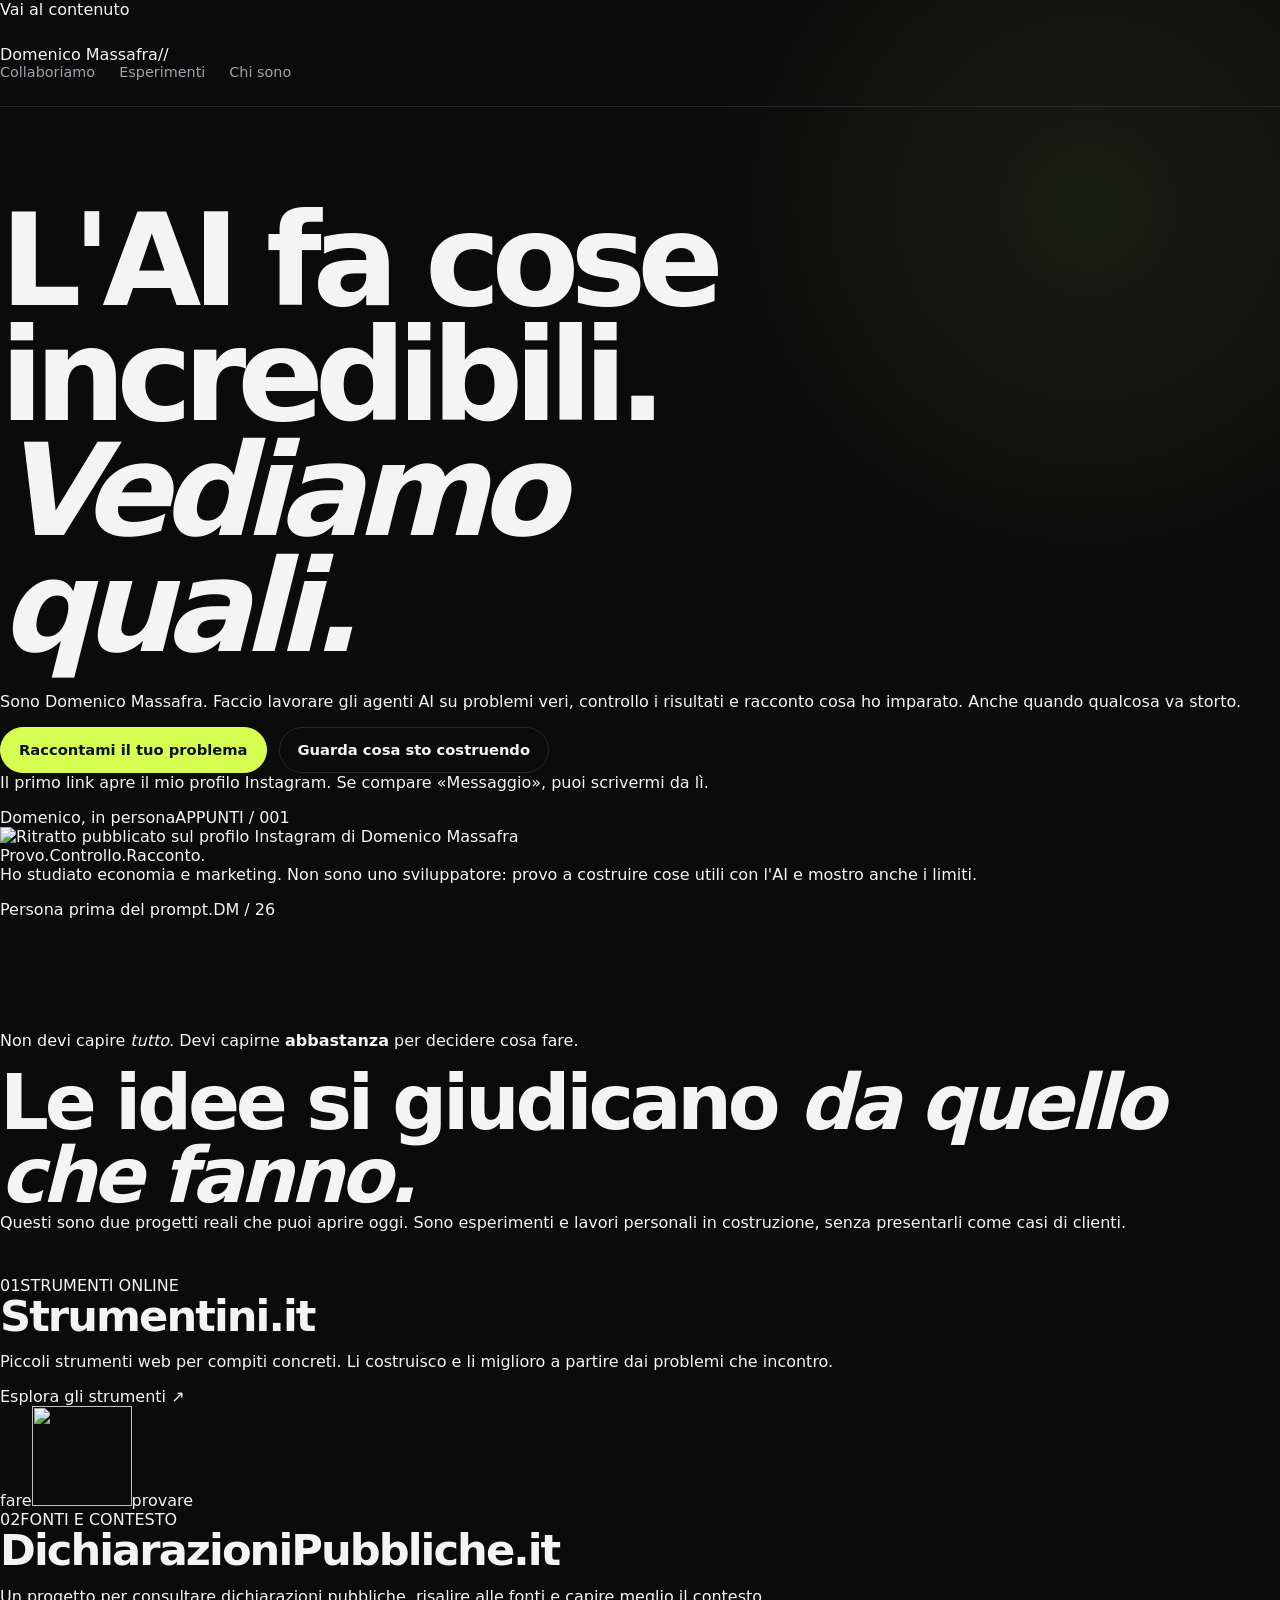
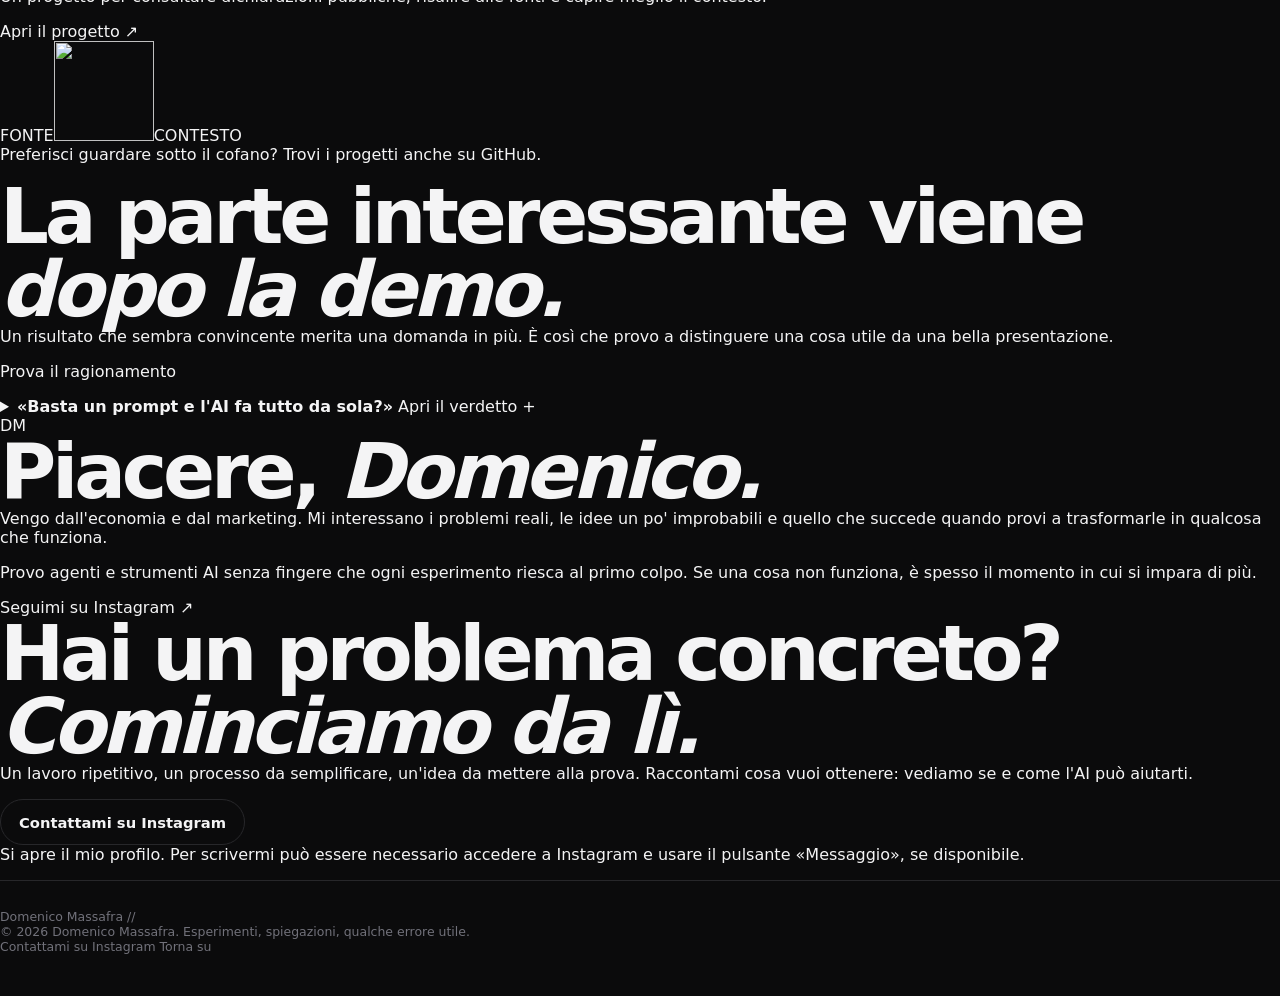
==== commit c3a81107: "site: torna alla versione dell'8 novembre (corallo #ff725f) Il proprietario ha bocciato il redesign " ====
--- a/site/index.html
+++ b/site/index.html
@@ -3,19 +3,19 @@
 <head>
   <meta charset="utf-8">
   <meta name="viewport" content="width=device-width, initial-scale=1">
-  <meta name="theme-color" content="#0d1114">
+  <meta name="theme-color" content="#0b0d0e">
   <meta name="color-scheme" content="dark">
-  <meta name="description" content="Sono Domenico Massafra. Faccio lavorare gli agenti AI su problemi veri e ti mostro cosa funziona, anche se non programmi. Hai un problema concreto? Raccontamelo.">
+  <meta name="description" content="Sono Domenico Massafra. Metto alla prova agenti e strumenti AI su problemi veri, racconto cosa funziona e dove servono ancora le persone. Hai un problema? Scrivimi.">
   <meta property="og:type" content="website">
   <meta property="og:locale" content="it_IT">
-  <meta property="og:title" content="Domenico Massafra — Agenti AI su problemi veri">
-  <meta property="og:description" content="Provo agenti e strumenti AI su problemi concreti, controllo i risultati e racconto anche quello che non funziona.">
+  <meta property="og:title" content="Domenico Massafra — L'AI, alla prova dei fatti">
+  <meta property="og:description" content="Esperimenti, progetti e problemi concreti. Provo gli agenti AI, controllo i risultati e racconto cosa imparo, anche se non programmi.">
   <meta property="og:url" content="https://domenicomassafra.it/">
   <meta name="twitter:card" content="summary">
   <link rel="canonical" href="https://domenicomassafra.it/">
   <link rel="icon" type="image/svg+xml" href="/favicon.svg">
   <link rel="stylesheet" href="/styles.css">
-  <title>Domenico Massafra — Agenti AI su problemi veri</title>
+  <title>Domenico Massafra — L'AI, alla prova dei fatti</title>
   <script type="application/ld+json">
     {
       "@context": "https://schema.org",
@@ -33,125 +33,106 @@
   <a class="skip-link" href="#contenuto">Vai al contenuto</a>
   <header class="site-header">
     <div class="header-inner">
-      <a class="brand" href="/" aria-label="Domenico Massafra, homepage">Domenico Massafra<span aria-hidden="true">.</span></a>
+      <a class="brand" href="/" aria-label="Domenico Massafra, homepage">Domenico <span>Massafra</span><span class="brand-slash" aria-hidden="true">//</span></a>
       <nav class="main-nav" aria-label="Navigazione principale">
-        <a class="nav-contact" href="#contatti">Contatti</a>
+        <a class="nav-contact" href="#contatti">Collaboriamo</a>
         <a href="#esperimenti">Esperimenti</a>
         <a href="#chi-sono">Chi sono</a>
       </nav>
     </div>
   </header>
-
   <main id="contenuto">
     <section class="hero" aria-labelledby="hero-title">
       <div class="hero-content">
-        <p class="eyebrow">AI per chi lavora, anche senza codice</p>
-        <h1 id="hero-title">Faccio lavorare gli agenti AI <em>su problemi veri.</em></h1>
-        <p class="hero-lead">Ti mostro cosa funziona, anche se non programmi.</p>
-        <p class="hero-intro">Ho studiato economia e marketing, non informatica. Provo agenti e strumenti AI sul serio, controllo i risultati e racconto anche quello che va storto.</p>
+        <h1 id="hero-title">L'AI fa cose incredibili.<br><em>Vediamo quali.</em></h1>
+        <p class="hero-intro">Sono Domenico Massafra. Faccio lavorare gli agenti AI su problemi veri, controllo i risultati e racconto cosa ho imparato. Anche quando qualcosa va storto.</p>
         <div class="hero-actions">
-          <a class="button button-primary" href="https://www.instagram.com/domenico.massafraa/" rel="me">Raccontami il tuo problema <span aria-hidden="true">↗</span></a>
-          <a class="button button-text" href="#esperimenti">Guarda gli esperimenti</a>
+          <a class="button button-primary" href="https://www.instagram.com/domenico.massafraa/" rel="me">Raccontami il tuo problema</a>
+          <a class="button button-text" href="#esperimenti">Guarda cosa sto costruendo</a>
         </div>
-        <p class="contact-note">Il primo pulsante apre il mio profilo Instagram: puoi scrivermi da «Messaggio», se disponibile.</p>
+        <p class="contact-note">Il primo link apre il mio profilo Instagram. Se compare «Messaggio», puoi scrivermi da lì.</p>
       </div>
-
-      <figure class="portrait-card">
-        <p class="card-label">01 / Persona vera</p>
-        <img src="/ritratto-instagram.jpg" alt="Ritratto pubblicato sul profilo Instagram di Domenico Massafra" width="150" height="150" fetchpriority="high">
-        <p class="portrait-words" aria-hidden="true"><span>Provo.</span><span>Controllo.</span><span>Racconto.</span></p>
-        <figcaption>Sì, sono io. La foto è quella del profilo: piccola, ma vera.</figcaption>
-      </figure>
+      <aside class="hero-sheet" aria-label="Un ritratto e una nota sul metodo">
+        <div class="sheet-head"><span>Domenico, in persona</span><span>APPUNTI / 001</span></div>
+        <div class="portrait-frame">
+          <img src="/ritratto-instagram.jpg" alt="Ritratto pubblicato sul profilo Instagram di Domenico Massafra" width="150" height="150" fetchpriority="high">
+          <div class="portrait-words" aria-hidden="true"><span>Provo.</span><span>Controllo.</span><span>Racconto.</span></div>
+        </div>
+        <p class="sheet-caption">Ho studiato economia e marketing. Non sono uno sviluppatore: provo a costruire cose utili con l'AI e mostro anche i limiti.</p>
+        <div class="sheet-foot"><span>Persona prima del prompt.</span><span aria-hidden="true">DM / 26</span></div>
+      </aside>
     </section>
-
+    <div class="statement"><p>Non devi capire <em>tutto</em>. Devi capirne <strong>abbastanza</strong> per decidere cosa fare.</p></div>
+    <section class="work section-inner" id="esperimenti" aria-labelledby="work-title">
+      <div class="section-heading">
+        <h2 id="work-title">Le idee si giudicano <em>da quello che fanno.</em></h2>
+        <p>Questi sono due progetti reali che puoi aprire oggi. Sono esperimenti e lavori personali in costruzione, senza presentarli come casi di clienti.</p>
+      </div>
+      <div class="work-list">
+        <article class="work-item">
+          <div class="work-index"><span>01</span><span>STRUMENTI ONLINE</span></div>
+          <div class="work-content">
+            <h3>Strumentini.it</h3>
+            <p>Piccoli strumenti web per compiti concreti. Li costruisco e li miglioro a partire dai problemi che incontro.</p>
+            <a href="https://strumentini.it/" aria-label="Visita Strumentini.it">Esplora gli strumenti <span aria-hidden="true">↗</span></a>
+          </div>
+          <div class="work-sign work-sign-one" aria-hidden="true"><span>fare</span><img src="/strumentini-mark.svg" width="100" height="100" alt="" loading="lazy"><span>provare</span></div>
+        </article>
+        <article class="work-item">
+          <div class="work-index"><span>02</span><span>FONTI E CONTESTO</span></div>
+          <div class="work-content">
+            <h3>Dichiarazioni<wbr>Pubbliche.it</h3>
+            <p>Un progetto per consultare dichiarazioni pubbliche, risalire alle fonti e capire meglio il contesto.</p>
+            <a href="https://dichiarazionipubbliche.it/" aria-label="Visita DichiarazioniPubbliche.it">Apri il progetto <span aria-hidden="true">↗</span></a>
+          </div>
+          <div class="work-sign work-sign-two" aria-hidden="true"><span>FONTE</span><img src="/dichiarazioni-mark.svg" width="100" height="100" alt="" loading="lazy"><span>CONTESTO</span></div>
+        </article>
+      </div>
+      <p class="work-after">Preferisci guardare sotto il cofano? <a href="https://github.com/domenicomassafra" rel="me">Trovi i progetti anche su GitHub.</a></p>
+    </section>
     <section class="method" aria-labelledby="method-title">
       <div class="section-inner method-inner">
         <div class="method-title">
-          <p class="eyebrow">Il format</p>
-          <h2 id="method-title">Vale il tuo tempo?</h2>
-          <p>Una domanda, un verdetto, il limite. Scegline una e apri la risposta.</p>
+          <h2 id="method-title">La parte interessante viene <em>dopo la demo.</em></h2>
+          <p>Un risultato che sembra convincente merita una domanda in più. È così che provo a distinguere una cosa utile da una bella presentazione.</p>
         </div>
         <div class="method-example">
+          <p class="example-strap">Prova il ragionamento</p>
           <details>
-            <summary><span class="question">«Basta un prompt e l'AI fa tutto da sola?»</span><span class="open-label" aria-hidden="true">+</span></summary>
+            <summary>
+              <strong>«Basta un prompt e l'AI fa tutto da sola?»</strong>
+              <span class="open-label">Apri il verdetto <span aria-hidden="true">+</span></span>
+            </summary>
             <div class="example-answer">
-              <p class="verdict verdict-maybe">Dipende.</p>
+              <p class="verdict">Dipende.</p>
               <p>Dal compito, dagli strumenti, dai dati e da come controlli il risultato. Un agente può aiutare molto; verificare resta un lavoro umano.</p>
+              <p class="example-caveat">Esempio editoriale, non il risultato misurato di un test.</p>
             </div>
           </details>
-          <details>
-            <summary><span class="question">«Per usare gli agenti AI devo saper programmare?»</span><span class="open-label" aria-hidden="true">+</span></summary>
-            <div class="example-answer">
-              <p class="verdict verdict-yes">No.</p>
-              <p>Devi saper spiegare bene cosa vuoi e controllare quello che ricevi. Sicurezza, dati sensibili e software critico però richiedono competenze tecniche vere.</p>
-            </div>
-          </details>
-          <details>
-            <summary><span class="question">«Posso dare all'AI i dati dei miei clienti senza pensarci?»</span><span class="open-label" aria-hidden="true">+</span></summary>
-            <div class="example-answer">
-              <p class="verdict verdict-no">No.</p>
-              <p>Prima guarda dove finiscono quei dati e cosa hai promesso ai clienti. Per provare, usa dati finti.</p>
-            </div>
-          </details>
-          <p class="example-caveat">Opinioni mie dall'uso quotidiano, non il risultato di un test misurato.</p>
         </div>
       </div>
     </section>
-
-    <div class="statement"><p>Non devi saper programmare. <em>Devi capirne abbastanza.</em></p></div>
-
-    <section class="work section-inner" id="esperimenti" aria-labelledby="work-title">
-      <div class="section-heading">
-        <p class="eyebrow">Esperimenti aperti</p>
-        <h2 id="work-title">Cose vere, <em>apribili oggi.</em></h2>
-        <p>Due progetti personali che costruisco facendo lavorare gli agenti AI. Sono esperimenti in corso, non lavori per clienti.</p>
-      </div>
-      <div class="work-list">
-        <article class="work-item">
-          <img class="work-mark" src="/strumentini-mark.svg" width="56" height="56" alt="" loading="lazy">
-          <div class="work-content">
-            <p class="work-index">01 · Strumenti online</p>
-            <h3>Strumentini.it</h3>
-            <p>Strumenti web per lavori piccoli: unire due PDF, pulire un CSV, calcolare un margine. Gratis e senza account; i file restano nel browser.</p>
-            <a href="https://strumentini.it/">Apri gli strumenti <span aria-hidden="true">↗</span></a>
-          </div>
-        </article>
-        <article class="work-item">
-          <img class="work-mark" src="/dichiarazioni-mark.svg" width="56" height="56" alt="" loading="lazy">
-          <div class="work-content">
-            <p class="work-index">02 · Fonti e contesto</p>
-            <h3>Dichiarazioni<wbr>Pubbliche.it</h3>
-            <p>Un archivio per ritrovare dichiarazioni pubbliche con la fonte, il contesto e le correzioni accanto.</p>
-            <a href="https://dichiarazionipubbliche.it/">Apri il progetto <span aria-hidden="true">↗</span></a>
-          </div>
-        </article>
-      </div>
-      <p class="work-after">Vuoi guardare sotto il cofano? <a href="https://github.com/domenicomassafra" rel="me">Il codice è su GitHub.</a></p>
-    </section>
-
     <section class="about section-inner" id="chi-sono" aria-labelledby="about-title">
-      <div class="about-name" aria-hidden="true"><span>DM</span></div>
+      <div class="about-name" aria-hidden="true"><span>DM</span><span class="about-rule"></span></div>
       <div class="about-copy">
         <h2 id="about-title">Piacere, <em>Domenico.</em></h2>
         <p>Vengo dall'economia e dal marketing. Mi interessano i problemi reali, le idee un po' improbabili e quello che succede quando provi a trasformarle in qualcosa che funziona.</p>
-        <p>Non sono uno sviluppatore. Dirigo gli agenti AI come dirigerei un collaboratore: spiego il compito, controllo il lavoro, rifaccio quando serve. Quando un esperimento non riesce, di solito è lì che imparo di più.</p>
+        <p>Provo agenti e strumenti AI senza fingere che ogni esperimento riesca al primo colpo. Se una cosa non funziona, è spesso il momento in cui si impara di più.</p>
         <a href="https://www.instagram.com/domenico.massafraa/" rel="me">Seguimi su Instagram <span aria-hidden="true">↗</span></a>
       </div>
     </section>
-
     <section class="contact" id="contatti" aria-labelledby="contact-title">
       <div class="section-inner contact-inner">
-        <h2 id="contact-title">Hai un problema concreto? <em>Partiamo da lì.</em></h2>
-        <p>Un lavoro ripetitivo, un processo da semplificare, un'idea da mettere alla prova. Raccontami cosa vuoi ottenere: vediamo se l'AI serve davvero, e come.</p>
-        <a class="button button-light" href="https://www.instagram.com/domenico.massafraa/" rel="me">Scrivimi su Instagram <span aria-hidden="true">↗</span></a>
-        <p class="contact-small">Si apre il mio profilo. Per scrivermi può servire accedere a Instagram e usare il pulsante «Messaggio», se disponibile.</p>
+        <h2 id="contact-title">Hai un problema concreto?<br><em>Cominciamo da lì.</em></h2>
+        <p>Un lavoro ripetitivo, un processo da semplificare, un'idea da mettere alla prova. Raccontami cosa vuoi ottenere: vediamo se e come l'AI può aiutarti.</p>
+        <a class="button button-light" href="https://www.instagram.com/domenico.massafraa/" rel="me">Contattami su Instagram</a>
+        <p class="contact-small">Si apre il mio profilo. Per scrivermi può essere necessario accedere a Instagram e usare il pulsante «Messaggio», se disponibile.</p>
       </div>
     </section>
   </main>
-
   <footer class="footer">
     <div class="footer-inner">
-      <a class="footer-brand" href="/">Domenico Massafra<span aria-hidden="true">.</span></a>
+      <a class="footer-brand" href="/">Domenico Massafra<span aria-hidden="true"> //</span></a>
       <p>© 2026 Domenico Massafra. Esperimenti, spiegazioni, qualche errore utile.</p>
       <a class="footer-contact" href="https://www.instagram.com/domenico.massafraa/" rel="me">Contattami su Instagram</a>
       <a href="#contenuto">Torna su</a>
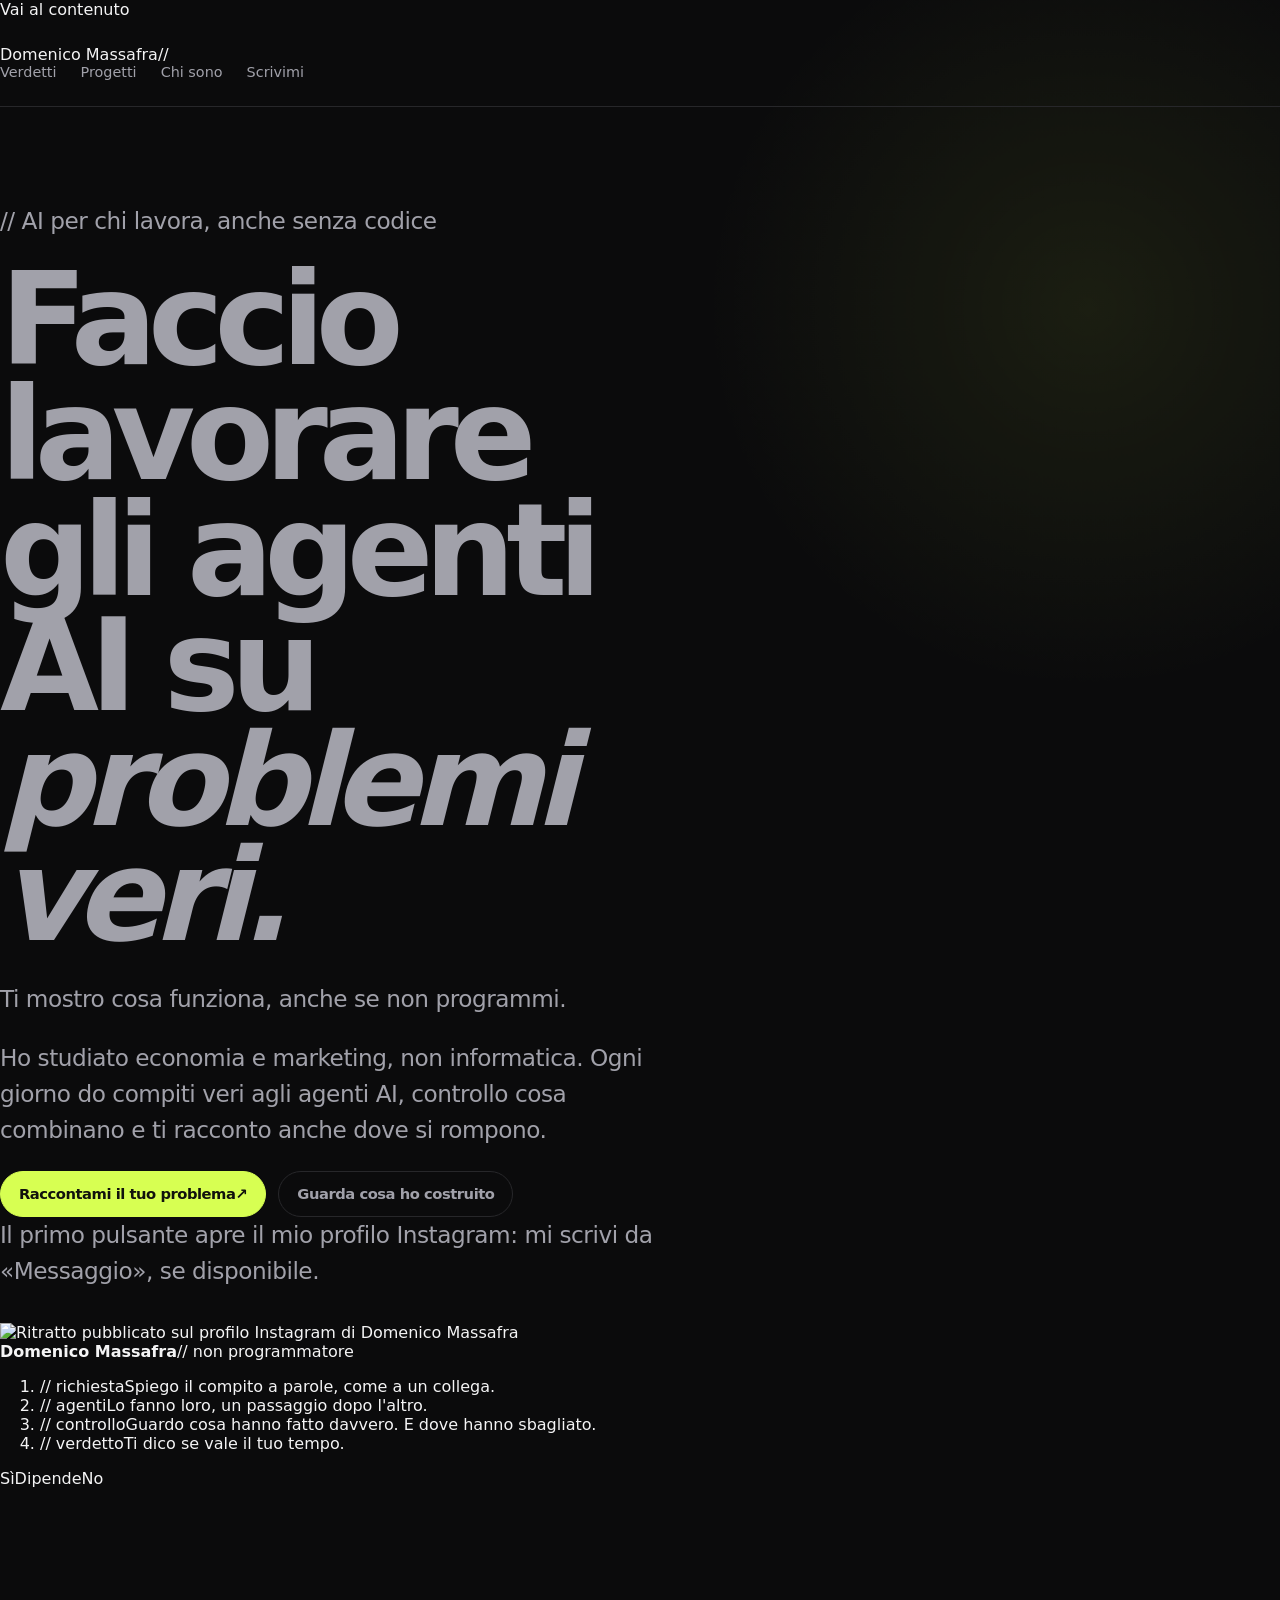
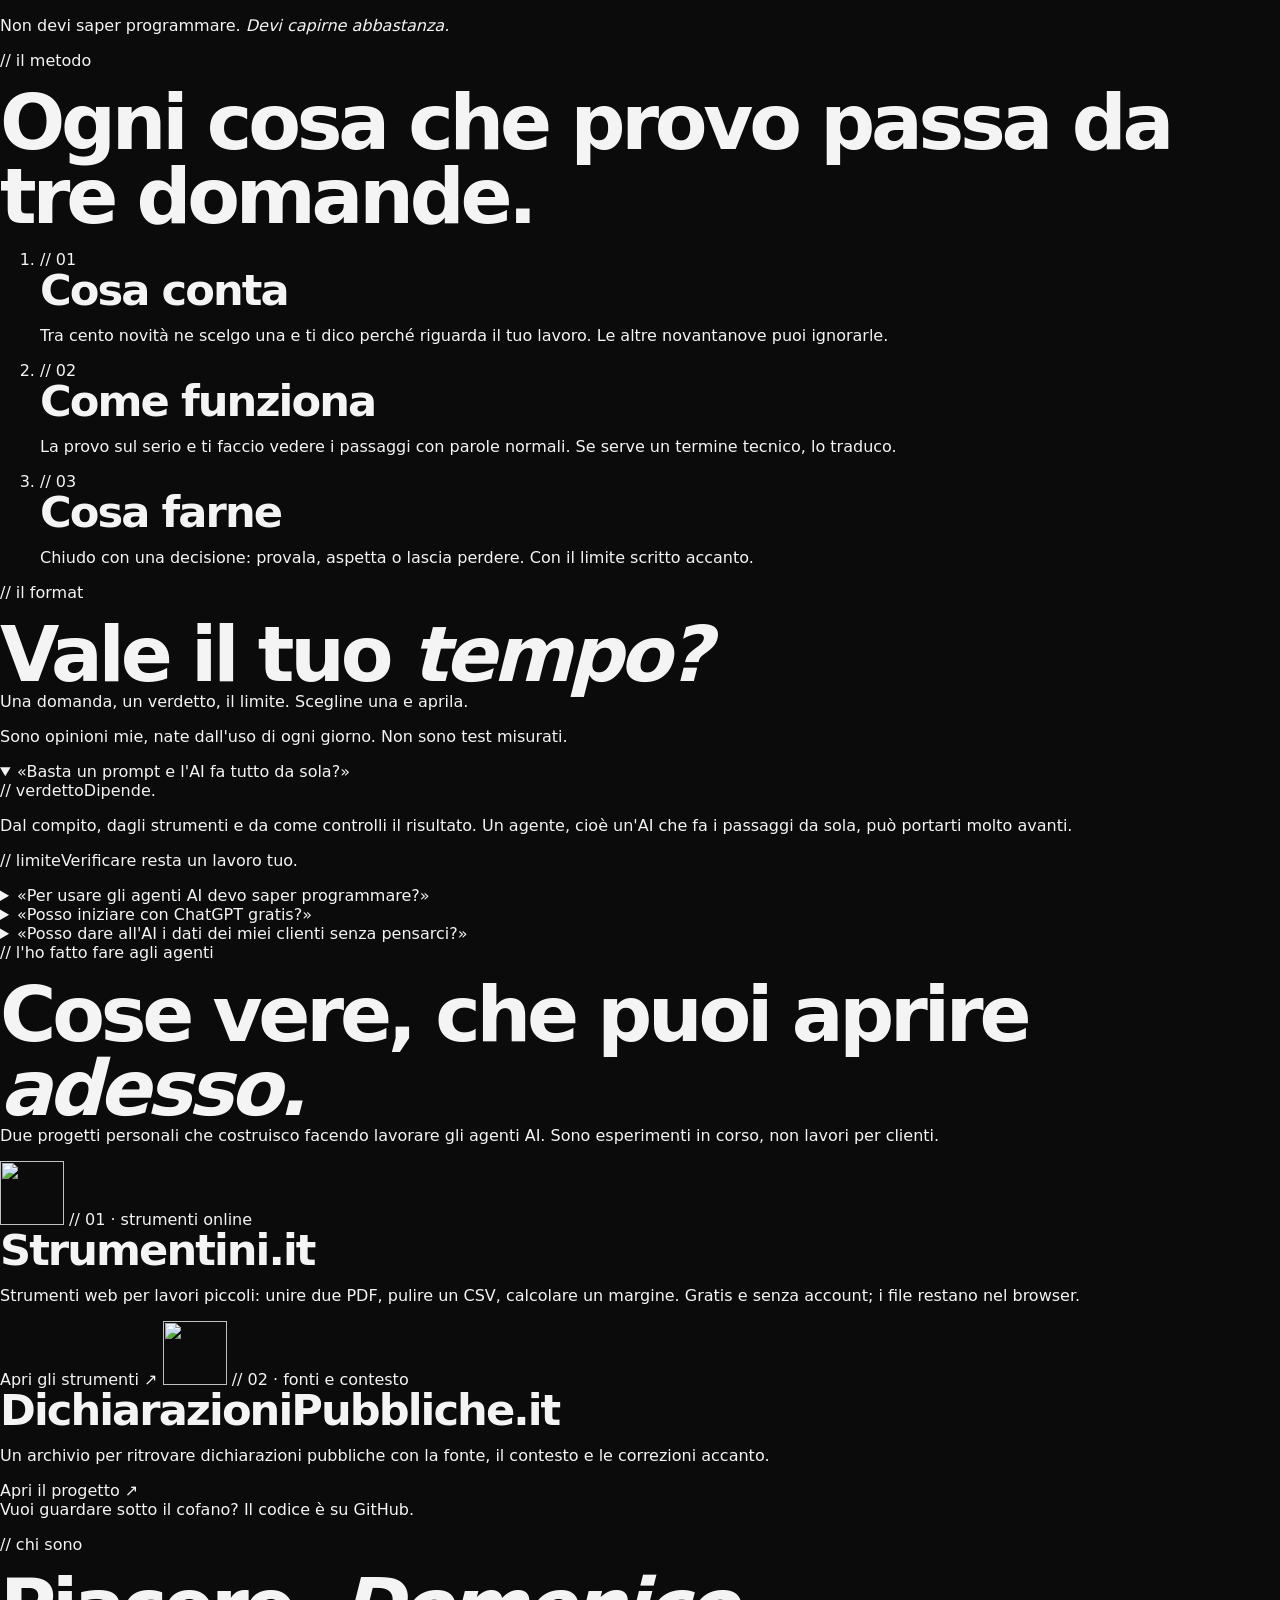
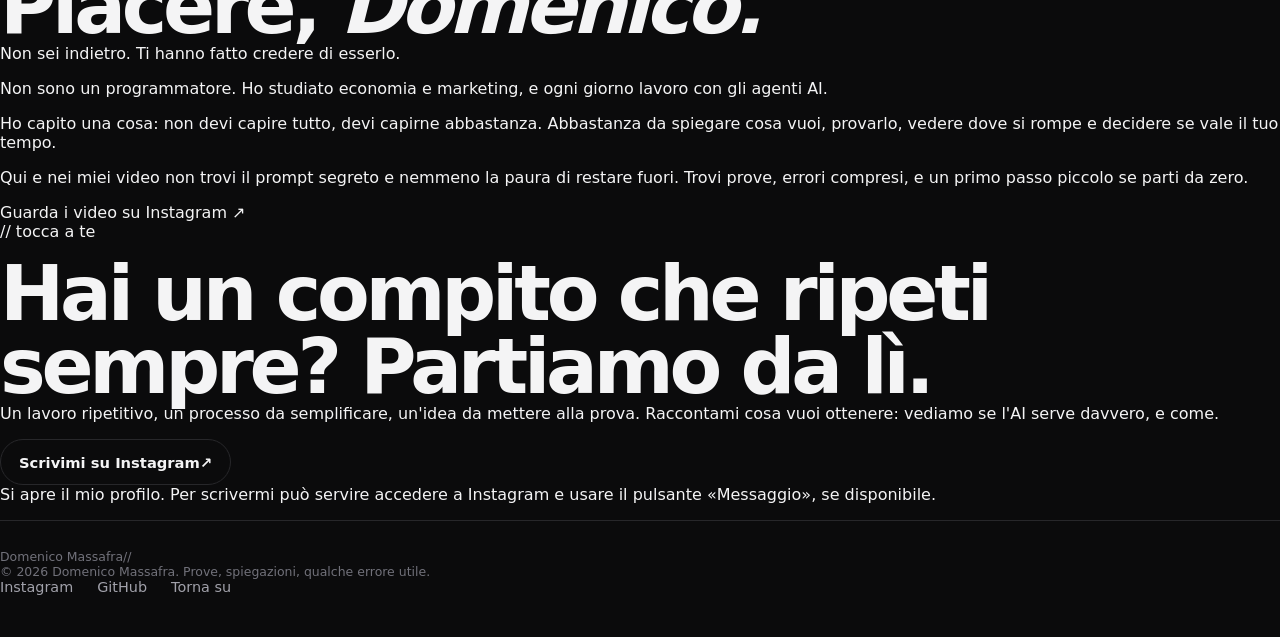
==== commit 7a55356c: "site: redesign completo sul sistema di marca canonico (#18) Dopo due direzioni bocciate (2/11 e «Off" ====
--- a/site/index.html
+++ b/site/index.html
@@ -3,25 +3,32 @@
 <head>
   <meta charset="utf-8">
   <meta name="viewport" content="width=device-width, initial-scale=1">
-  <meta name="theme-color" content="#0b0d0e">
+  <meta name="theme-color" content="#0b0b0d">
   <meta name="color-scheme" content="dark">
-  <meta name="description" content="Sono Domenico Massafra. Metto alla prova agenti e strumenti AI su problemi veri, racconto cosa funziona e dove servono ancora le persone. Hai un problema? Scrivimi.">
+  <meta name="description" content="Sono Domenico Massafra. Non sono un programmatore e ogni giorno faccio lavorare gli agenti AI su problemi veri. Ti mostro cosa funziona, cosa no e da dove iniziare.">
   <meta property="og:type" content="website">
   <meta property="og:locale" content="it_IT">
-  <meta property="og:title" content="Domenico Massafra — L'AI, alla prova dei fatti">
-  <meta property="og:description" content="Esperimenti, progetti e problemi concreti. Provo gli agenti AI, controllo i risultati e racconto cosa imparo, anche se non programmi.">
+  <meta property="og:site_name" content="Domenico Massafra">
+  <meta property="og:title" content="Domenico Massafra — Agenti AI su problemi veri">
+  <meta property="og:description" content="Faccio lavorare gli agenti AI su problemi veri. Ti mostro cosa funziona, anche se non programmi.">
   <meta property="og:url" content="https://domenicomassafra.it/">
-  <meta name="twitter:card" content="summary">
+  <meta property="og:image" content="https://domenicomassafra.it/share.png">
+  <meta property="og:image:width" content="1200">
+  <meta property="og:image:height" content="630">
+  <meta name="twitter:card" content="summary_large_image">
   <link rel="canonical" href="https://domenicomassafra.it/">
   <link rel="icon" type="image/svg+xml" href="/favicon.svg">
+  <link rel="preload" href="/fonts/archivo.woff2" as="font" type="font/woff2" crossorigin>
   <link rel="stylesheet" href="/styles.css">
-  <title>Domenico Massafra — L'AI, alla prova dei fatti</title>
+  <title>Domenico Massafra — Agenti AI su problemi veri</title>
   <script type="application/ld+json">
     {
       "@context": "https://schema.org",
       "@type": "Person",
       "name": "Domenico Massafra",
       "url": "https://domenicomassafra.it/",
+      "image": "https://domenicomassafra.it/ritratto-instagram.jpg",
+      "description": "Non programmatore che lavora ogni giorno con gli agenti AI e mostra a chi lavora cosa si può costruire davvero.",
       "sameAs": [
         "https://github.com/domenicomassafra",
         "https://www.instagram.com/domenico.massafraa/"
@@ -32,110 +39,188 @@
 <body>
   <a class="skip-link" href="#contenuto">Vai al contenuto</a>
   <header class="site-header">
-    <div class="header-inner">
-      <a class="brand" href="/" aria-label="Domenico Massafra, homepage">Domenico <span>Massafra</span><span class="brand-slash" aria-hidden="true">//</span></a>
+    <div class="wrap header-inner">
+      <a class="brand" href="/" aria-label="Domenico Massafra, homepage">Domenico Massafra<span aria-hidden="true">//</span></a>
       <nav class="main-nav" aria-label="Navigazione principale">
-        <a class="nav-contact" href="#contatti">Collaboriamo</a>
-        <a href="#esperimenti">Esperimenti</a>
+        <a href="#verdetti">Verdetti</a>
+        <a href="#esperimenti">Progetti</a>
         <a href="#chi-sono">Chi sono</a>
+        <a class="nav-contact" href="#contatti">Scrivimi</a>
       </nav>
     </div>
   </header>
+
   <main id="contenuto">
     <section class="hero" aria-labelledby="hero-title">
-      <div class="hero-content">
-        <h1 id="hero-title">L'AI fa cose incredibili.<br><em>Vediamo quali.</em></h1>
-        <p class="hero-intro">Sono Domenico Massafra. Faccio lavorare gli agenti AI su problemi veri, controllo i risultati e racconto cosa ho imparato. Anche quando qualcosa va storto.</p>
-        <div class="hero-actions">
-          <a class="button button-primary" href="https://www.instagram.com/domenico.massafraa/" rel="me">Raccontami il tuo problema</a>
-          <a class="button button-text" href="#esperimenti">Guarda cosa sto costruendo</a>
-        </div>
-        <p class="contact-note">Il primo link apre il mio profilo Instagram. Se compare «Messaggio», puoi scrivermi da lì.</p>
-      </div>
-      <aside class="hero-sheet" aria-label="Un ritratto e una nota sul metodo">
-        <div class="sheet-head"><span>Domenico, in persona</span><span>APPUNTI / 001</span></div>
-        <div class="portrait-frame">
-          <img src="/ritratto-instagram.jpg" alt="Ritratto pubblicato sul profilo Instagram di Domenico Massafra" width="150" height="150" fetchpriority="high">
-          <div class="portrait-words" aria-hidden="true"><span>Provo.</span><span>Controllo.</span><span>Racconto.</span></div>
-        </div>
-        <p class="sheet-caption">Ho studiato economia e marketing. Non sono uno sviluppatore: provo a costruire cose utili con l'AI e mostro anche i limiti.</p>
-        <div class="sheet-foot"><span>Persona prima del prompt.</span><span aria-hidden="true">DM / 26</span></div>
-      </aside>
-    </section>
-    <div class="statement"><p>Non devi capire <em>tutto</em>. Devi capirne <strong>abbastanza</strong> per decidere cosa fare.</p></div>
-    <section class="work section-inner" id="esperimenti" aria-labelledby="work-title">
-      <div class="section-heading">
-        <h2 id="work-title">Le idee si giudicano <em>da quello che fanno.</em></h2>
-        <p>Questi sono due progetti reali che puoi aprire oggi. Sono esperimenti e lavori personali in costruzione, senza presentarli come casi di clienti.</p>
-      </div>
-      <div class="work-list">
-        <article class="work-item">
-          <div class="work-index"><span>01</span><span>STRUMENTI ONLINE</span></div>
-          <div class="work-content">
+      <div class="wrap hero-grid">
+        <div class="hero-copy">
+          <p class="label">// AI per chi lavora, anche senza codice</p>
+          <h1 id="hero-title">Faccio lavorare gli agenti AI su <em>problemi veri.</em></h1>
+          <p class="hero-lede">Ti mostro cosa funziona, anche se non programmi.</p>
+          <p class="hero-text">Ho studiato economia e marketing, non informatica. Ogni giorno do compiti veri agli agenti AI, controllo cosa combinano e ti racconto anche dove si rompono.</p>
+          <div class="hero-actions">
+            <a class="button button-primary" href="https://www.instagram.com/domenico.massafraa/" rel="me">Raccontami il tuo problema <span aria-hidden="true">↗</span></a>
+            <a class="button button-ghost" href="#esperimenti">Guarda cosa ho costruito</a>
+          </div>
+          <p class="contact-note">Il primo pulsante apre il mio profilo Instagram: mi scrivi da «Messaggio», se disponibile.</p>
+        </div>
+
+        <aside class="board" aria-label="Come lavoro, in quattro passaggi">
+          <div class="board-head">
+            <img src="/ritratto-instagram.jpg" alt="Ritratto pubblicato sul profilo Instagram di Domenico Massafra" width="150" height="150" fetchpriority="high">
+            <p><strong>Domenico Massafra</strong><span class="label">// non programmatore</span></p>
+          </div>
+          <ol class="steps">
+            <li><span class="label">// richiesta</span><span>Spiego il compito a parole, come a un collega.</span></li>
+            <li><span class="label">// agenti</span><span>Lo fanno loro, un passaggio dopo l'altro.</span></li>
+            <li><span class="label">// controllo</span><span>Guardo cosa hanno fatto davvero. E dove hanno sbagliato.</span></li>
+            <li><span class="label">// verdetto</span><span>Ti dico se vale il tuo tempo.</span></li>
+          </ol>
+          <p class="board-foot" aria-hidden="true"><span>Sì</span><span>Dipende</span><span>No</span></p>
+        </aside>
+      </div>
+    </section>
+
+    <section class="statement" aria-label="La mia idea di fondo">
+      <div class="wrap">
+        <p>Non devi saper programmare. <em>Devi capirne abbastanza.</em></p>
+      </div>
+    </section>
+
+    <section class="method" aria-labelledby="method-title">
+      <div class="wrap">
+        <p class="label">// il metodo</p>
+        <h2 id="method-title">Ogni cosa che provo passa da tre domande.</h2>
+        <ol class="three">
+          <li>
+            <span class="label">// 01</span>
+            <h3>Cosa conta</h3>
+            <p>Tra cento novità ne scelgo una e ti dico perché riguarda il tuo lavoro. Le altre novantanove puoi ignorarle.</p>
+          </li>
+          <li>
+            <span class="label">// 02</span>
+            <h3>Come funziona</h3>
+            <p>La provo sul serio e ti faccio vedere i passaggi con parole normali. Se serve un termine tecnico, lo traduco.</p>
+          </li>
+          <li>
+            <span class="label">// 03</span>
+            <h3>Cosa farne</h3>
+            <p>Chiudo con una decisione: provala, aspetta o lascia perdere. Con il limite scritto accanto.</p>
+          </li>
+        </ol>
+      </div>
+    </section>
+
+    <section class="verdicts" id="verdetti" aria-labelledby="verdicts-title">
+      <div class="wrap verdicts-grid">
+        <div class="verdicts-intro">
+          <p class="label">// il format</p>
+          <h2 id="verdicts-title">Vale il tuo <em>tempo?</em></h2>
+          <p>Una domanda, un verdetto, il limite. Scegline una e aprila.</p>
+          <p class="fine">Sono opinioni mie, nate dall'uso di ogni giorno. Non sono test misurati.</p>
+        </div>
+        <div class="verdict-list">
+          <details name="verdetto" open>
+            <summary><span>«Basta un prompt e l'AI fa tutto da sola?»</span></summary>
+            <div class="answer">
+              <p class="verdict verdict-maybe"><span class="label">// verdetto</span>Dipende.</p>
+              <p>Dal compito, dagli strumenti e da come controlli il risultato. Un agente, cioè un'AI che fa i passaggi da sola, può portarti molto avanti.</p>
+              <p class="limit"><span class="label">// limite</span>Verificare resta un lavoro tuo.</p>
+            </div>
+          </details>
+          <details name="verdetto">
+            <summary><span>«Per usare gli agenti AI devo saper programmare?»</span></summary>
+            <div class="answer">
+              <p class="verdict verdict-no"><span class="label">// verdetto</span>No.</p>
+              <p>Devi saper spiegare bene cosa vuoi, come faresti con un collaboratore. Io non sono uno sviluppatore e ci lavoro ogni giorno.</p>
+              <p class="limit"><span class="label">// limite</span>Sicurezza, dati sensibili e software critico chiedono competenze tecniche vere.</p>
+            </div>
+          </details>
+          <details name="verdetto">
+            <summary><span>«Posso iniziare con ChatGPT gratis?»</span></summary>
+            <div class="answer">
+              <p class="verdict verdict-yes"><span class="label">// verdetto</span>Sì.</p>
+              <p>Per capire se l'AI ti serve basta la versione gratuita. La differenza la fa il contesto che le dai: chi sei, cosa fai, cosa vuoi ottenere.</p>
+              <p class="limit"><span class="label">// limite</span>Per i compiti lunghi e ripetitivi poi serve qualcosa in più.</p>
+            </div>
+          </details>
+          <details name="verdetto">
+            <summary><span>«Posso dare all'AI i dati dei miei clienti senza pensarci?»</span></summary>
+            <div class="answer">
+              <p class="verdict verdict-no"><span class="label">// verdetto</span>No.</p>
+              <p>Prima guarda dove finiscono quei dati e chi può leggerli. Per fare una prova bastano esempi finti o anonimi.</p>
+              <p class="limit"><span class="label">// limite</span>Se hai un dubbio, chiedi a chi si occupa di privacy.</p>
+            </div>
+          </details>
+        </div>
+      </div>
+    </section>
+
+    <section class="work" id="esperimenti" aria-labelledby="work-title">
+      <div class="wrap">
+        <div class="work-head">
+          <div>
+            <p class="label">// l'ho fatto fare agli agenti</p>
+            <h2 id="work-title">Cose vere, che puoi aprire <em>adesso.</em></h2>
+          </div>
+          <p>Due progetti personali che costruisco facendo lavorare gli agenti AI. Sono esperimenti in corso, non lavori per clienti.</p>
+        </div>
+        <div class="work-list">
+          <a class="work-card" href="https://strumentini.it/">
+            <img src="/strumentini-mark.svg" width="64" height="64" alt="" loading="lazy">
+            <span class="label">// 01 · strumenti online</span>
             <h3>Strumentini.it</h3>
-            <p>Piccoli strumenti web per compiti concreti. Li costruisco e li miglioro a partire dai problemi che incontro.</p>
-            <a href="https://strumentini.it/" aria-label="Visita Strumentini.it">Esplora gli strumenti <span aria-hidden="true">↗</span></a>
-          </div>
-          <div class="work-sign work-sign-one" aria-hidden="true"><span>fare</span><img src="/strumentini-mark.svg" width="100" height="100" alt="" loading="lazy"><span>provare</span></div>
-        </article>
-        <article class="work-item">
-          <div class="work-index"><span>02</span><span>FONTI E CONTESTO</span></div>
-          <div class="work-content">
+            <p>Strumenti web per lavori piccoli: unire due PDF, pulire un CSV, calcolare un margine. Gratis e senza account; i file restano nel browser.</p>
+            <span class="card-link">Apri gli strumenti <span aria-hidden="true">↗</span></span>
+          </a>
+          <a class="work-card" href="https://dichiarazionipubbliche.it/">
+            <img src="/dichiarazioni-mark.svg" width="64" height="64" alt="" loading="lazy">
+            <span class="label">// 02 · fonti e contesto</span>
             <h3>Dichiarazioni<wbr>Pubbliche.it</h3>
-            <p>Un progetto per consultare dichiarazioni pubbliche, risalire alle fonti e capire meglio il contesto.</p>
-            <a href="https://dichiarazionipubbliche.it/" aria-label="Visita DichiarazioniPubbliche.it">Apri il progetto <span aria-hidden="true">↗</span></a>
-          </div>
-          <div class="work-sign work-sign-two" aria-hidden="true"><span>FONTE</span><img src="/dichiarazioni-mark.svg" width="100" height="100" alt="" loading="lazy"><span>CONTESTO</span></div>
-        </article>
-      </div>
-      <p class="work-after">Preferisci guardare sotto il cofano? <a href="https://github.com/domenicomassafra" rel="me">Trovi i progetti anche su GitHub.</a></p>
-    </section>
-    <section class="method" aria-labelledby="method-title">
-      <div class="section-inner method-inner">
-        <div class="method-title">
-          <h2 id="method-title">La parte interessante viene <em>dopo la demo.</em></h2>
-          <p>Un risultato che sembra convincente merita una domanda in più. È così che provo a distinguere una cosa utile da una bella presentazione.</p>
-        </div>
-        <div class="method-example">
-          <p class="example-strap">Prova il ragionamento</p>
-          <details>
-            <summary>
-              <strong>«Basta un prompt e l'AI fa tutto da sola?»</strong>
-              <span class="open-label">Apri il verdetto <span aria-hidden="true">+</span></span>
-            </summary>
-            <div class="example-answer">
-              <p class="verdict">Dipende.</p>
-              <p>Dal compito, dagli strumenti, dai dati e da come controlli il risultato. Un agente può aiutare molto; verificare resta un lavoro umano.</p>
-              <p class="example-caveat">Esempio editoriale, non il risultato misurato di un test.</p>
-            </div>
-          </details>
-        </div>
-      </div>
-    </section>
-    <section class="about section-inner" id="chi-sono" aria-labelledby="about-title">
-      <div class="about-name" aria-hidden="true"><span>DM</span><span class="about-rule"></span></div>
-      <div class="about-copy">
-        <h2 id="about-title">Piacere, <em>Domenico.</em></h2>
-        <p>Vengo dall'economia e dal marketing. Mi interessano i problemi reali, le idee un po' improbabili e quello che succede quando provi a trasformarle in qualcosa che funziona.</p>
-        <p>Provo agenti e strumenti AI senza fingere che ogni esperimento riesca al primo colpo. Se una cosa non funziona, è spesso il momento in cui si impara di più.</p>
-        <a href="https://www.instagram.com/domenico.massafraa/" rel="me">Seguimi su Instagram <span aria-hidden="true">↗</span></a>
-      </div>
-    </section>
+            <p>Un archivio per ritrovare dichiarazioni pubbliche con la fonte, il contesto e le correzioni accanto.</p>
+            <span class="card-link">Apri il progetto <span aria-hidden="true">↗</span></span>
+          </a>
+        </div>
+        <p class="work-after">Vuoi guardare sotto il cofano? <a href="https://github.com/domenicomassafra" rel="me">Il codice è su GitHub</a>.</p>
+      </div>
+    </section>
+
+    <section class="about" id="chi-sono" aria-labelledby="about-title">
+      <div class="wrap about-grid">
+        <div class="about-side">
+          <p class="label">// chi sono</p>
+          <h2 id="about-title">Piacere, <em>Domenico.</em></h2>
+          <p class="pull">Non sei indietro. Ti hanno fatto credere di esserlo.</p>
+        </div>
+        <div class="about-copy">
+          <p class="big">Non sono un programmatore. Ho studiato economia e marketing, e ogni giorno lavoro con gli agenti AI.</p>
+          <p>Ho capito una cosa: non devi capire tutto, devi capirne abbastanza. Abbastanza da spiegare cosa vuoi, provarlo, vedere dove si rompe e decidere se vale il tuo tempo.</p>
+          <p>Qui e nei miei video non trovi il prompt segreto e nemmeno la paura di restare fuori. Trovi prove, errori compresi, e un primo passo piccolo se parti da zero.</p>
+          <a class="text-link" href="https://www.instagram.com/domenico.massafraa/" rel="me">Guarda i video su Instagram <span aria-hidden="true">↗</span></a>
+        </div>
+      </div>
+    </section>
+
     <section class="contact" id="contatti" aria-labelledby="contact-title">
-      <div class="section-inner contact-inner">
-        <h2 id="contact-title">Hai un problema concreto?<br><em>Cominciamo da lì.</em></h2>
-        <p>Un lavoro ripetitivo, un processo da semplificare, un'idea da mettere alla prova. Raccontami cosa vuoi ottenere: vediamo se e come l'AI può aiutarti.</p>
-        <a class="button button-light" href="https://www.instagram.com/domenico.massafraa/" rel="me">Contattami su Instagram</a>
-        <p class="contact-small">Si apre il mio profilo. Per scrivermi può essere necessario accedere a Instagram e usare il pulsante «Messaggio», se disponibile.</p>
+      <div class="wrap">
+        <p class="label">// tocca a te</p>
+        <h2 id="contact-title">Hai un compito che ripeti sempre? Partiamo da lì.</h2>
+        <p>Un lavoro ripetitivo, un processo da semplificare, un'idea da mettere alla prova. Raccontami cosa vuoi ottenere: vediamo se l'AI serve davvero, e come.</p>
+        <a class="button button-light" href="https://www.instagram.com/domenico.massafraa/" rel="me">Scrivimi su Instagram <span aria-hidden="true">↗</span></a>
+        <p class="contact-small">Si apre il mio profilo. Per scrivermi può servire accedere a Instagram e usare il pulsante «Messaggio», se disponibile.</p>
       </div>
     </section>
   </main>
+
   <footer class="footer">
-    <div class="footer-inner">
-      <a class="footer-brand" href="/">Domenico Massafra<span aria-hidden="true"> //</span></a>
-      <p>© 2026 Domenico Massafra. Esperimenti, spiegazioni, qualche errore utile.</p>
-      <a class="footer-contact" href="https://www.instagram.com/domenico.massafraa/" rel="me">Contattami su Instagram</a>
-      <a href="#contenuto">Torna su</a>
+    <div class="wrap footer-inner">
+      <a class="brand" href="/">Domenico Massafra<span aria-hidden="true">//</span></a>
+      <p>© 2026 Domenico Massafra. Prove, spiegazioni, qualche errore utile.</p>
+      <nav aria-label="Collegamenti finali">
+        <a class="footer-contact" href="https://www.instagram.com/domenico.massafraa/" rel="me">Instagram</a>
+        <a href="https://github.com/domenicomassafra" rel="me">GitHub</a>
+        <a href="#contenuto">Torna su</a>
+      </nav>
     </div>
   </footer>
 </body>
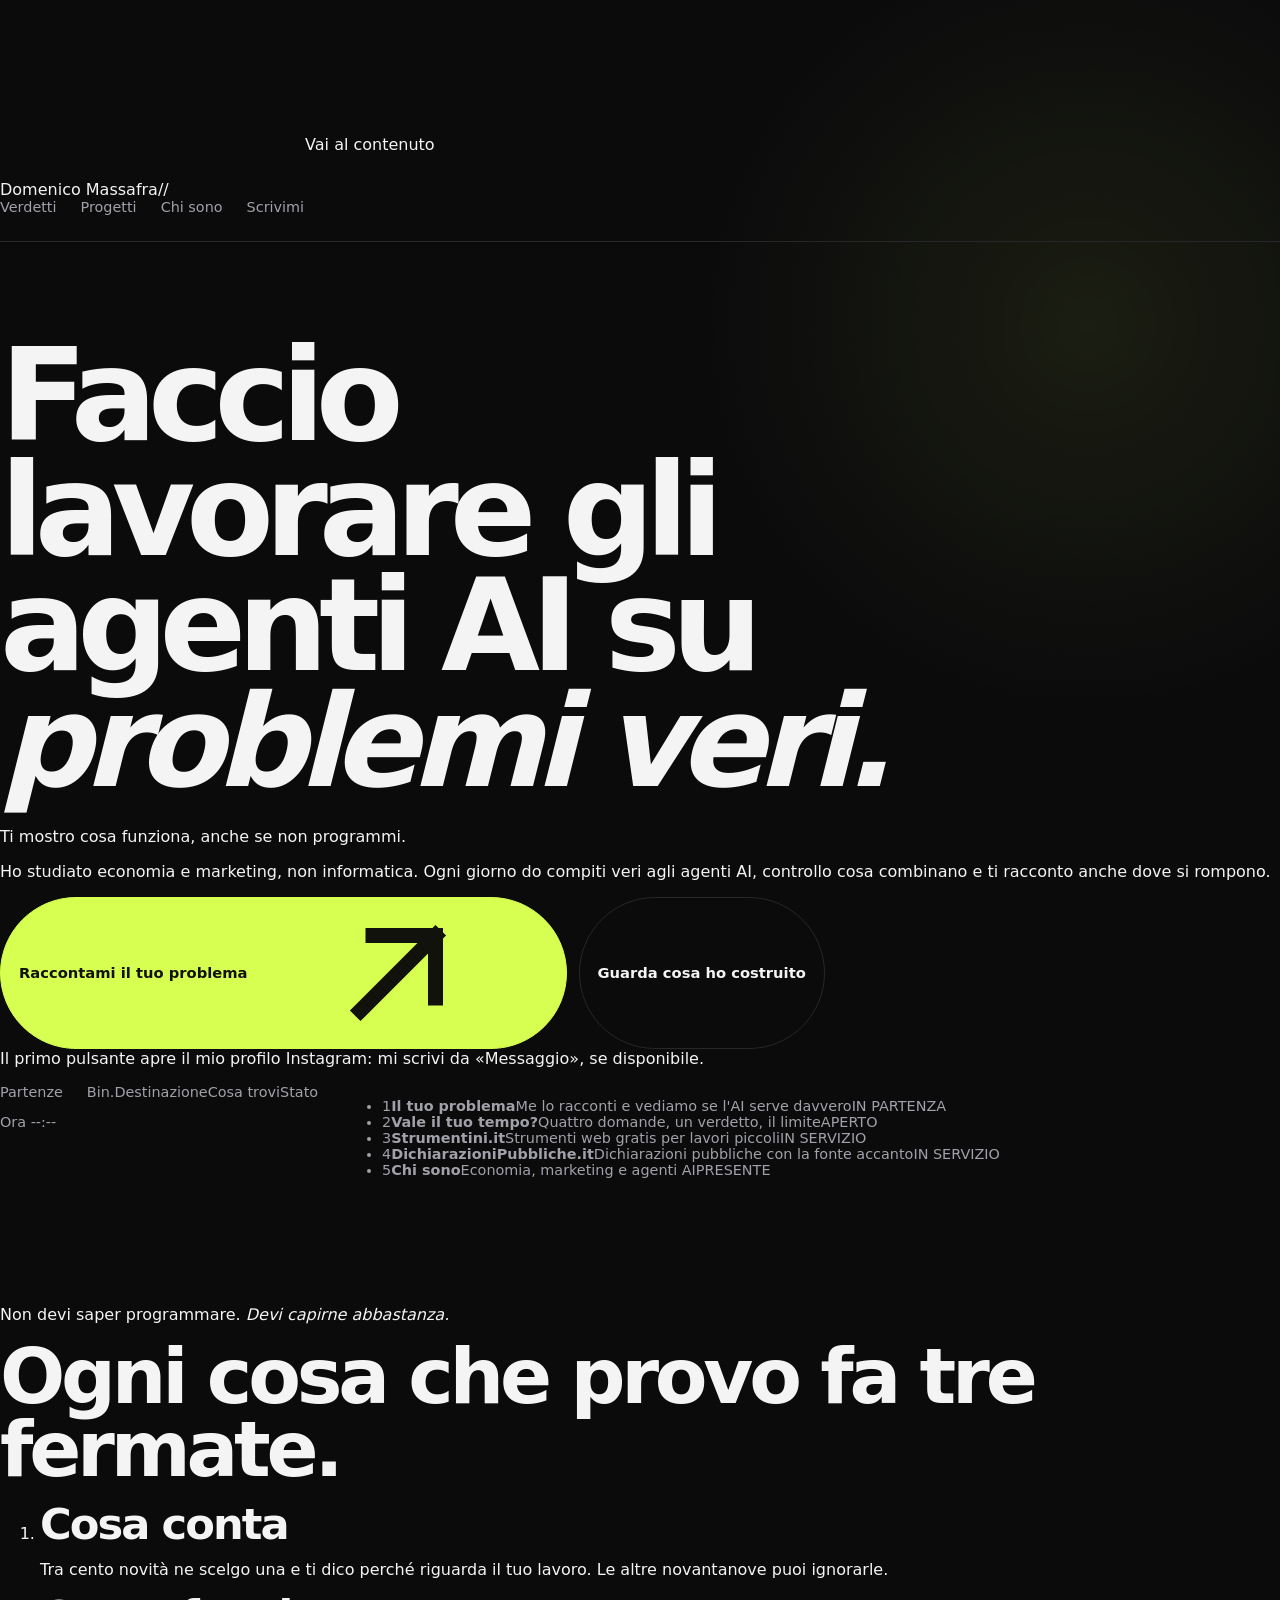
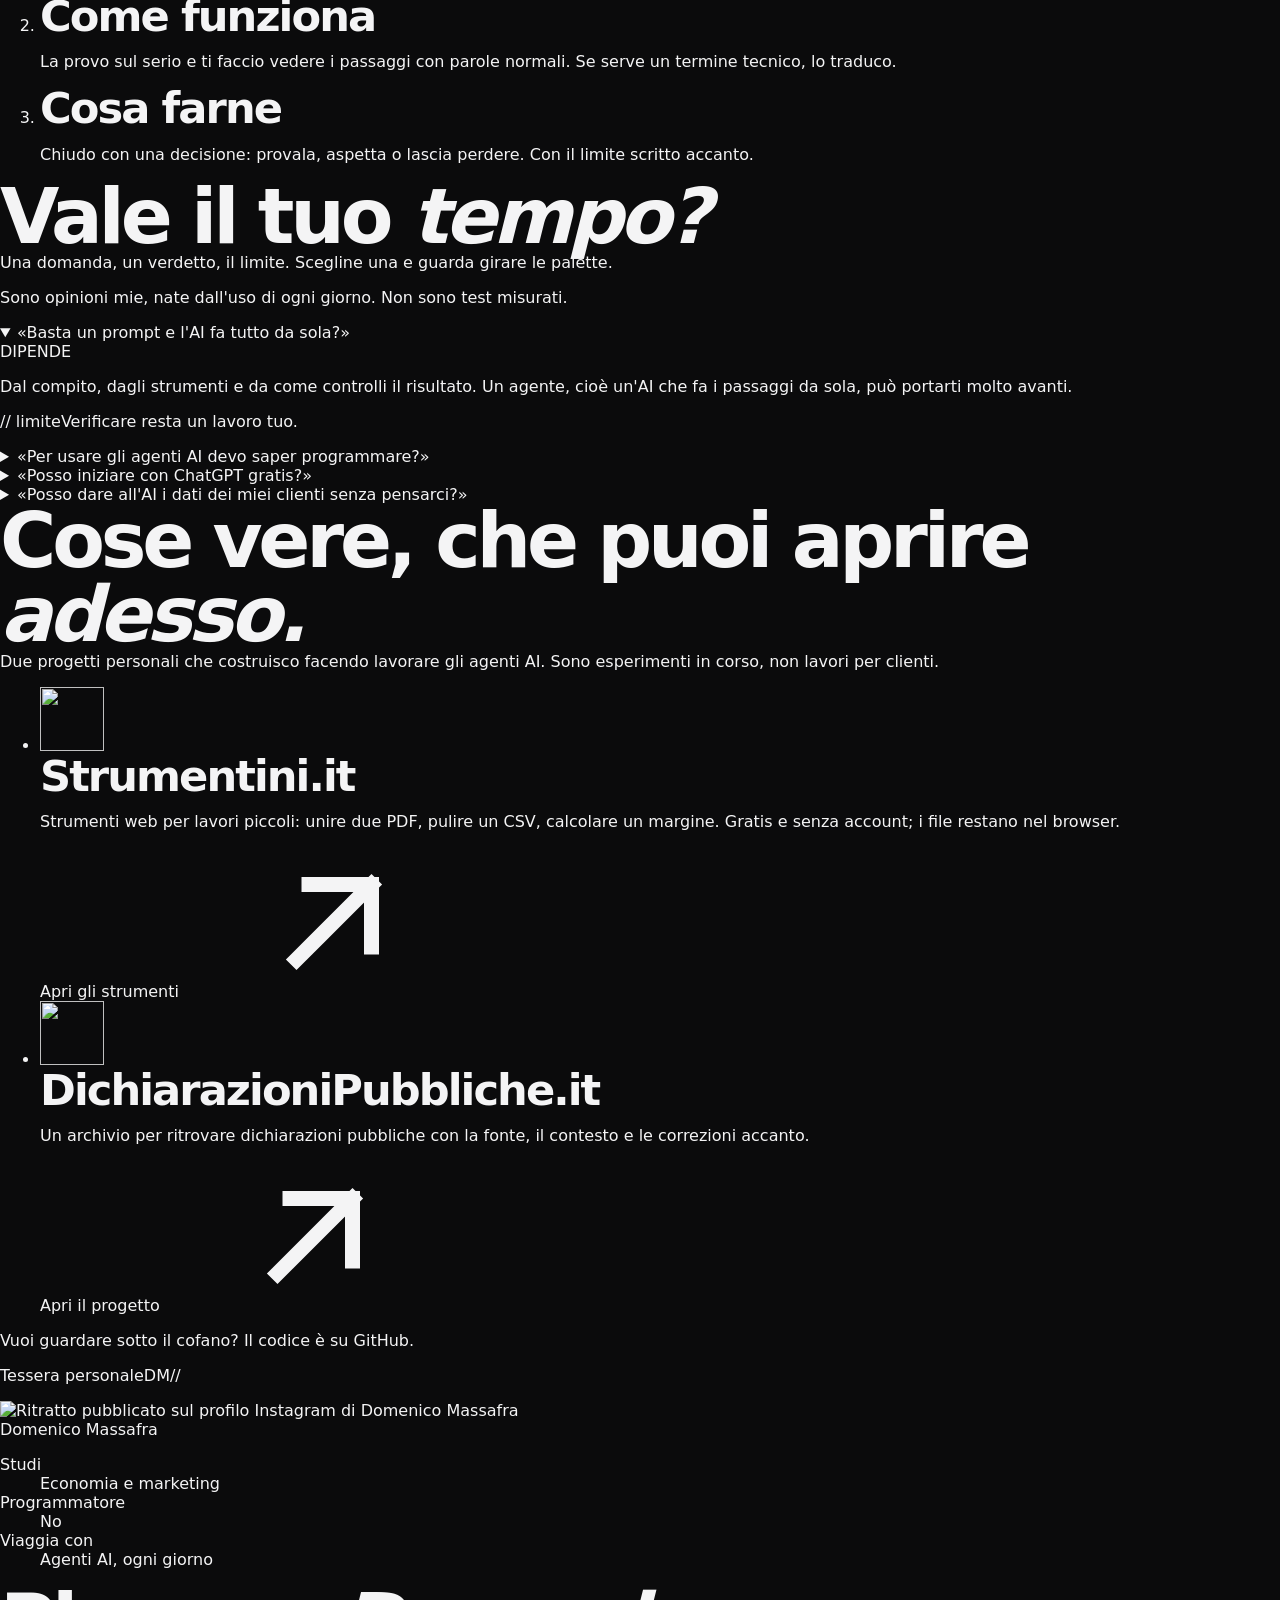
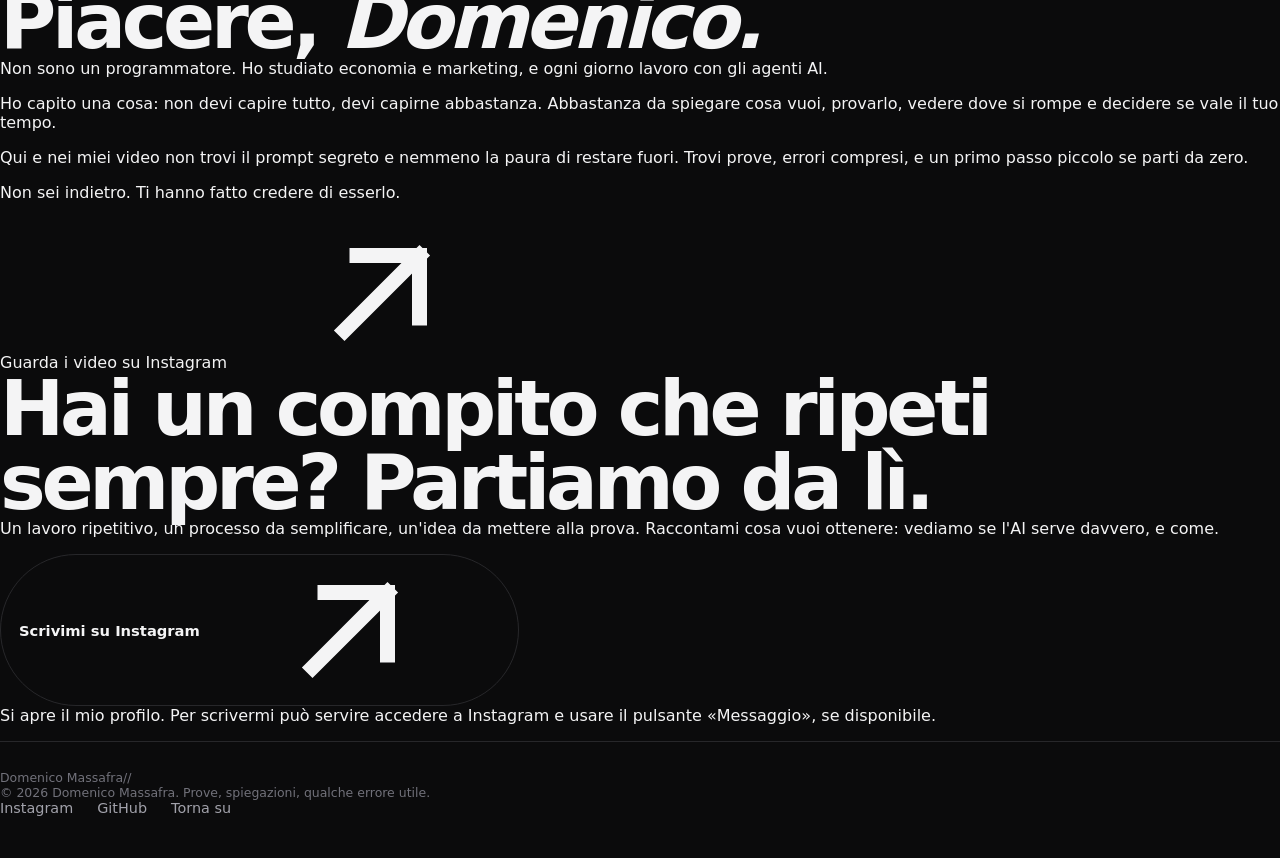
==== commit f4debb8f: "site: redesign «Tabellone», la homepage come tabellone partenze a palette (#19) L'owner ha giudicato" ====
--- a/site/index.html
+++ b/site/index.html
@@ -20,6 +20,7 @@
   <link rel="icon" type="image/svg+xml" href="/favicon.svg">
   <link rel="preload" href="/fonts/archivo.woff2" as="font" type="font/woff2" crossorigin>
   <link rel="stylesheet" href="/styles.css">
+  <script src="/board.js" defer></script>
   <title>Domenico Massafra — Agenti AI su problemi veri</title>
   <script type="application/ld+json">
     {
@@ -37,6 +38,7 @@
   </script>
 </head>
 <body>
+  <svg hidden xmlns="http://www.w3.org/2000/svg"><symbol id="freccia" viewBox="0 0 24 24"><path d="M6 18 18 6M8 6h10v10" fill="none" stroke="currentColor" stroke-width="2.4" stroke-linecap="square"/></symbol></svg>
   <a class="skip-link" href="#contenuto">Vai al contenuto</a>
   <header class="site-header">
     <div class="wrap header-inner">
@@ -52,32 +54,35 @@
 
   <main id="contenuto">
     <section class="hero" aria-labelledby="hero-title">
-      <div class="wrap hero-grid">
-        <div class="hero-copy">
-          <p class="label">// AI per chi lavora, anche senza codice</p>
+      <div class="wrap">
+        <div class="hero-top">
           <h1 id="hero-title">Faccio lavorare gli agenti AI su <em>problemi veri.</em></h1>
-          <p class="hero-lede">Ti mostro cosa funziona, anche se non programmi.</p>
-          <p class="hero-text">Ho studiato economia e marketing, non informatica. Ogni giorno do compiti veri agli agenti AI, controllo cosa combinano e ti racconto anche dove si rompono.</p>
-          <div class="hero-actions">
-            <a class="button button-primary" href="https://www.instagram.com/domenico.massafraa/" rel="me">Raccontami il tuo problema <span aria-hidden="true">↗</span></a>
-            <a class="button button-ghost" href="#esperimenti">Guarda cosa ho costruito</a>
+          <div class="hero-side">
+            <p class="hero-lede">Ti mostro cosa funziona, anche se non programmi.</p>
+            <p class="hero-text">Ho studiato economia e marketing, non informatica. Ogni giorno do compiti veri agli agenti AI, controllo cosa combinano e ti racconto anche dove si rompono.</p>
+            <div class="hero-actions">
+              <a class="button button-primary" href="https://www.instagram.com/domenico.massafraa/" rel="me">Raccontami il tuo problema <svg aria-hidden="true"><use href="#freccia"/></svg></a>
+              <a class="button button-ghost" href="#esperimenti">Guarda cosa ho costruito</a>
+            </div>
+            <p class="contact-note">Il primo pulsante apre il mio profilo Instagram: mi scrivi da «Messaggio», se disponibile.</p>
           </div>
-          <p class="contact-note">Il primo pulsante apre il mio profilo Instagram: mi scrivi da «Messaggio», se disponibile.</p>
-        </div>
-
-        <aside class="board" aria-label="Come lavoro, in quattro passaggi">
-          <div class="board-head">
-            <img src="/ritratto-instagram.jpg" alt="Ritratto pubblicato sul profilo Instagram di Domenico Massafra" width="150" height="150" fetchpriority="high">
-            <p><strong>Domenico Massafra</strong><span class="label">// non programmatore</span></p>
+        </div>
+
+        <nav class="board" aria-label="Tabellone delle partenze: dove andare nel sito">
+          <div class="board-bar">
+            <p class="board-title">Partenze</p>
+            <p class="board-clock"><span>Ora</span> <span data-flap data-clock>--:--</span></p>
+            <button class="board-sound" type="button" data-sound aria-pressed="false" hidden>Suono <span data-flap data-alt="ACCESO">SPENTO</span></button>
           </div>
-          <ol class="steps">
-            <li><span class="label">// richiesta</span><span>Spiego il compito a parole, come a un collega.</span></li>
-            <li><span class="label">// agenti</span><span>Lo fanno loro, un passaggio dopo l'altro.</span></li>
-            <li><span class="label">// controllo</span><span>Guardo cosa hanno fatto davvero. E dove hanno sbagliato.</span></li>
-            <li><span class="label">// verdetto</span><span>Ti dico se vale il tuo tempo.</span></li>
-          </ol>
-          <p class="board-foot" aria-hidden="true"><span>Sì</span><span>Dipende</span><span>No</span></p>
-        </aside>
+          <div class="board-cols" aria-hidden="true"><span>Bin.</span><span>Destinazione</span><span>Cosa trovi</span><span>Stato</span></div>
+          <ul>
+            <li><a class="row row-live" href="#contatti"><span class="bin" data-flap>1</span><strong>Il tuo problema</strong><span class="what">Me lo racconti e vediamo se l'AI serve davvero</span><span class="state" data-flap data-alt="SCRIVIMI">IN PARTENZA</span></a></li>
+            <li><a class="row" href="#verdetti"><span class="bin" data-flap>2</span><strong>Vale il tuo tempo?</strong><span class="what">Quattro domande, un verdetto, il limite</span><span class="state" data-flap data-alt="APRI">APERTO</span></a></li>
+            <li><a class="row" href="https://strumentini.it/"><span class="bin" data-flap>3</span><strong>Strumentini.it</strong><span class="what">Strumenti web gratis per lavori piccoli</span><span class="state" data-flap data-alt="VISITA">IN SERVIZIO</span></a></li>
+            <li><a class="row" href="https://dichiarazionipubbliche.it/"><span class="bin" data-flap>4</span><strong>Dichiarazioni<wbr>Pubbliche.it</strong><span class="what">Dichiarazioni pubbliche con la fonte accanto</span><span class="state" data-flap data-alt="VISITA">IN SERVIZIO</span></a></li>
+            <li><a class="row" href="#chi-sono"><span class="bin" data-flap>5</span><strong>Chi sono</strong><span class="what">Economia, marketing e agenti AI</span><span class="state" data-flap data-alt="PIACERE">PRESENTE</span></a></li>
+          </ul>
+        </nav>
       </div>
     </section>
 
@@ -89,21 +94,17 @@
 
     <section class="method" aria-labelledby="method-title">
       <div class="wrap">
-        <p class="label">// il metodo</p>
-        <h2 id="method-title">Ogni cosa che provo passa da tre domande.</h2>
-        <ol class="three">
+        <h2 id="method-title">Ogni cosa che provo fa tre fermate.</h2>
+        <ol class="line">
           <li>
-            <span class="label">// 01</span>
             <h3>Cosa conta</h3>
             <p>Tra cento novità ne scelgo una e ti dico perché riguarda il tuo lavoro. Le altre novantanove puoi ignorarle.</p>
           </li>
           <li>
-            <span class="label">// 02</span>
             <h3>Come funziona</h3>
             <p>La provo sul serio e ti faccio vedere i passaggi con parole normali. Se serve un termine tecnico, lo traduco.</p>
           </li>
           <li>
-            <span class="label">// 03</span>
             <h3>Cosa farne</h3>
             <p>Chiudo con una decisione: provala, aspetta o lascia perdere. Con il limite scritto accanto.</p>
           </li>
@@ -114,16 +115,15 @@
     <section class="verdicts" id="verdetti" aria-labelledby="verdicts-title">
       <div class="wrap verdicts-grid">
         <div class="verdicts-intro">
-          <p class="label">// il format</p>
           <h2 id="verdicts-title">Vale il tuo <em>tempo?</em></h2>
-          <p>Una domanda, un verdetto, il limite. Scegline una e aprila.</p>
+          <p>Una domanda, un verdetto, il limite. Scegline una e guarda girare le palette.</p>
           <p class="fine">Sono opinioni mie, nate dall'uso di ogni giorno. Non sono test misurati.</p>
         </div>
         <div class="verdict-list">
           <details name="verdetto" open>
             <summary><span>«Basta un prompt e l'AI fa tutto da sola?»</span></summary>
             <div class="answer">
-              <p class="verdict verdict-maybe"><span class="label">// verdetto</span>Dipende.</p>
+              <p class="verdict" data-flap>DIPENDE</p>
               <p>Dal compito, dagli strumenti e da come controlli il risultato. Un agente, cioè un'AI che fa i passaggi da sola, può portarti molto avanti.</p>
               <p class="limit"><span class="label">// limite</span>Verificare resta un lavoro tuo.</p>
             </div>
@@ -131,7 +131,7 @@
           <details name="verdetto">
             <summary><span>«Per usare gli agenti AI devo saper programmare?»</span></summary>
             <div class="answer">
-              <p class="verdict verdict-no"><span class="label">// verdetto</span>No.</p>
+              <p class="verdict verdict-no" data-flap>NO</p>
               <p>Devi saper spiegare bene cosa vuoi, come faresti con un collaboratore. Io non sono uno sviluppatore e ci lavoro ogni giorno.</p>
               <p class="limit"><span class="label">// limite</span>Sicurezza, dati sensibili e software critico chiedono competenze tecniche vere.</p>
             </div>
@@ -139,7 +139,7 @@
           <details name="verdetto">
             <summary><span>«Posso iniziare con ChatGPT gratis?»</span></summary>
             <div class="answer">
-              <p class="verdict verdict-yes"><span class="label">// verdetto</span>Sì.</p>
+              <p class="verdict verdict-yes" data-flap>SÌ</p>
               <p>Per capire se l'AI ti serve basta la versione gratuita. La differenza la fa il contesto che le dai: chi sei, cosa fai, cosa vuoi ottenere.</p>
               <p class="limit"><span class="label">// limite</span>Per i compiti lunghi e ripetitivi poi serve qualcosa in più.</p>
             </div>
@@ -147,7 +147,7 @@
           <details name="verdetto">
             <summary><span>«Posso dare all'AI i dati dei miei clienti senza pensarci?»</span></summary>
             <div class="answer">
-              <p class="verdict verdict-no"><span class="label">// verdetto</span>No.</p>
+              <p class="verdict verdict-no" data-flap>NO</p>
               <p>Prima guarda dove finiscono quei dati e chi può leggerli. Per fare una prova bastano esempi finti o anonimi.</p>
               <p class="limit"><span class="label">// limite</span>Se hai un dubbio, chiedi a chi si occupa di privacy.</p>
             </div>
@@ -159,54 +159,57 @@
     <section class="work" id="esperimenti" aria-labelledby="work-title">
       <div class="wrap">
         <div class="work-head">
-          <div>
-            <p class="label">// l'ho fatto fare agli agenti</p>
-            <h2 id="work-title">Cose vere, che puoi aprire <em>adesso.</em></h2>
-          </div>
+          <h2 id="work-title">Cose vere, che puoi aprire <em>adesso.</em></h2>
           <p>Due progetti personali che costruisco facendo lavorare gli agenti AI. Sono esperimenti in corso, non lavori per clienti.</p>
         </div>
-        <div class="work-list">
-          <a class="work-card" href="https://strumentini.it/">
+        <ul class="timetable">
+          <li><a href="https://strumentini.it/">
             <img src="/strumentini-mark.svg" width="64" height="64" alt="" loading="lazy">
-            <span class="label">// 01 · strumenti online</span>
             <h3>Strumentini.it</h3>
             <p>Strumenti web per lavori piccoli: unire due PDF, pulire un CSV, calcolare un margine. Gratis e senza account; i file restano nel browser.</p>
-            <span class="card-link">Apri gli strumenti <span aria-hidden="true">↗</span></span>
-          </a>
-          <a class="work-card" href="https://dichiarazionipubbliche.it/">
+            <span class="go">Apri gli strumenti <svg aria-hidden="true"><use href="#freccia"/></svg></span>
+          </a></li>
+          <li><a href="https://dichiarazionipubbliche.it/">
             <img src="/dichiarazioni-mark.svg" width="64" height="64" alt="" loading="lazy">
-            <span class="label">// 02 · fonti e contesto</span>
             <h3>Dichiarazioni<wbr>Pubbliche.it</h3>
             <p>Un archivio per ritrovare dichiarazioni pubbliche con la fonte, il contesto e le correzioni accanto.</p>
-            <span class="card-link">Apri il progetto <span aria-hidden="true">↗</span></span>
-          </a>
-        </div>
+            <span class="go">Apri il progetto <svg aria-hidden="true"><use href="#freccia"/></svg></span>
+          </a></li>
+        </ul>
         <p class="work-after">Vuoi guardare sotto il cofano? <a href="https://github.com/domenicomassafra" rel="me">Il codice è su GitHub</a>.</p>
       </div>
     </section>
 
     <section class="about" id="chi-sono" aria-labelledby="about-title">
       <div class="wrap about-grid">
-        <div class="about-side">
-          <p class="label">// chi sono</p>
+        <div class="pass">
+          <p class="pass-top" aria-hidden="true"><span>Tessera personale</span><span>DM//</span></p>
+          <div class="pass-id">
+            <img src="/ritratto-instagram.jpg" alt="Ritratto pubblicato sul profilo Instagram di Domenico Massafra" width="150" height="150" loading="lazy">
+            <p class="pass-name">Domenico Massafra</p>
+          </div>
+          <dl>
+            <div><dt>Studi</dt><dd>Economia e marketing</dd></div>
+            <div><dt>Programmatore</dt><dd>No</dd></div>
+            <div><dt>Viaggia con</dt><dd>Agenti AI, ogni giorno</dd></div>
+          </dl>
+        </div>
+        <div class="about-copy">
           <h2 id="about-title">Piacere, <em>Domenico.</em></h2>
-          <p class="pull">Non sei indietro. Ti hanno fatto credere di esserlo.</p>
-        </div>
-        <div class="about-copy">
           <p class="big">Non sono un programmatore. Ho studiato economia e marketing, e ogni giorno lavoro con gli agenti AI.</p>
           <p>Ho capito una cosa: non devi capire tutto, devi capirne abbastanza. Abbastanza da spiegare cosa vuoi, provarlo, vedere dove si rompe e decidere se vale il tuo tempo.</p>
           <p>Qui e nei miei video non trovi il prompt segreto e nemmeno la paura di restare fuori. Trovi prove, errori compresi, e un primo passo piccolo se parti da zero.</p>
-          <a class="text-link" href="https://www.instagram.com/domenico.massafraa/" rel="me">Guarda i video su Instagram <span aria-hidden="true">↗</span></a>
+          <p class="pull">Non sei indietro. Ti hanno fatto credere di esserlo.</p>
+          <a class="text-link" href="https://www.instagram.com/domenico.massafraa/" rel="me">Guarda i video su Instagram <svg aria-hidden="true"><use href="#freccia"/></svg></a>
         </div>
       </div>
     </section>
 
     <section class="contact" id="contatti" aria-labelledby="contact-title">
       <div class="wrap">
-        <p class="label">// tocca a te</p>
         <h2 id="contact-title">Hai un compito che ripeti sempre? Partiamo da lì.</h2>
         <p>Un lavoro ripetitivo, un processo da semplificare, un'idea da mettere alla prova. Raccontami cosa vuoi ottenere: vediamo se l'AI serve davvero, e come.</p>
-        <a class="button button-light" href="https://www.instagram.com/domenico.massafraa/" rel="me">Scrivimi su Instagram <span aria-hidden="true">↗</span></a>
+        <a class="button button-light" href="https://www.instagram.com/domenico.massafraa/" rel="me">Scrivimi su Instagram <svg aria-hidden="true"><use href="#freccia"/></svg></a>
         <p class="contact-small">Si apre il mio profilo. Per scrivermi può servire accedere a Instagram e usare il pulsante «Messaggio», se disponibile.</p>
       </div>
     </section>
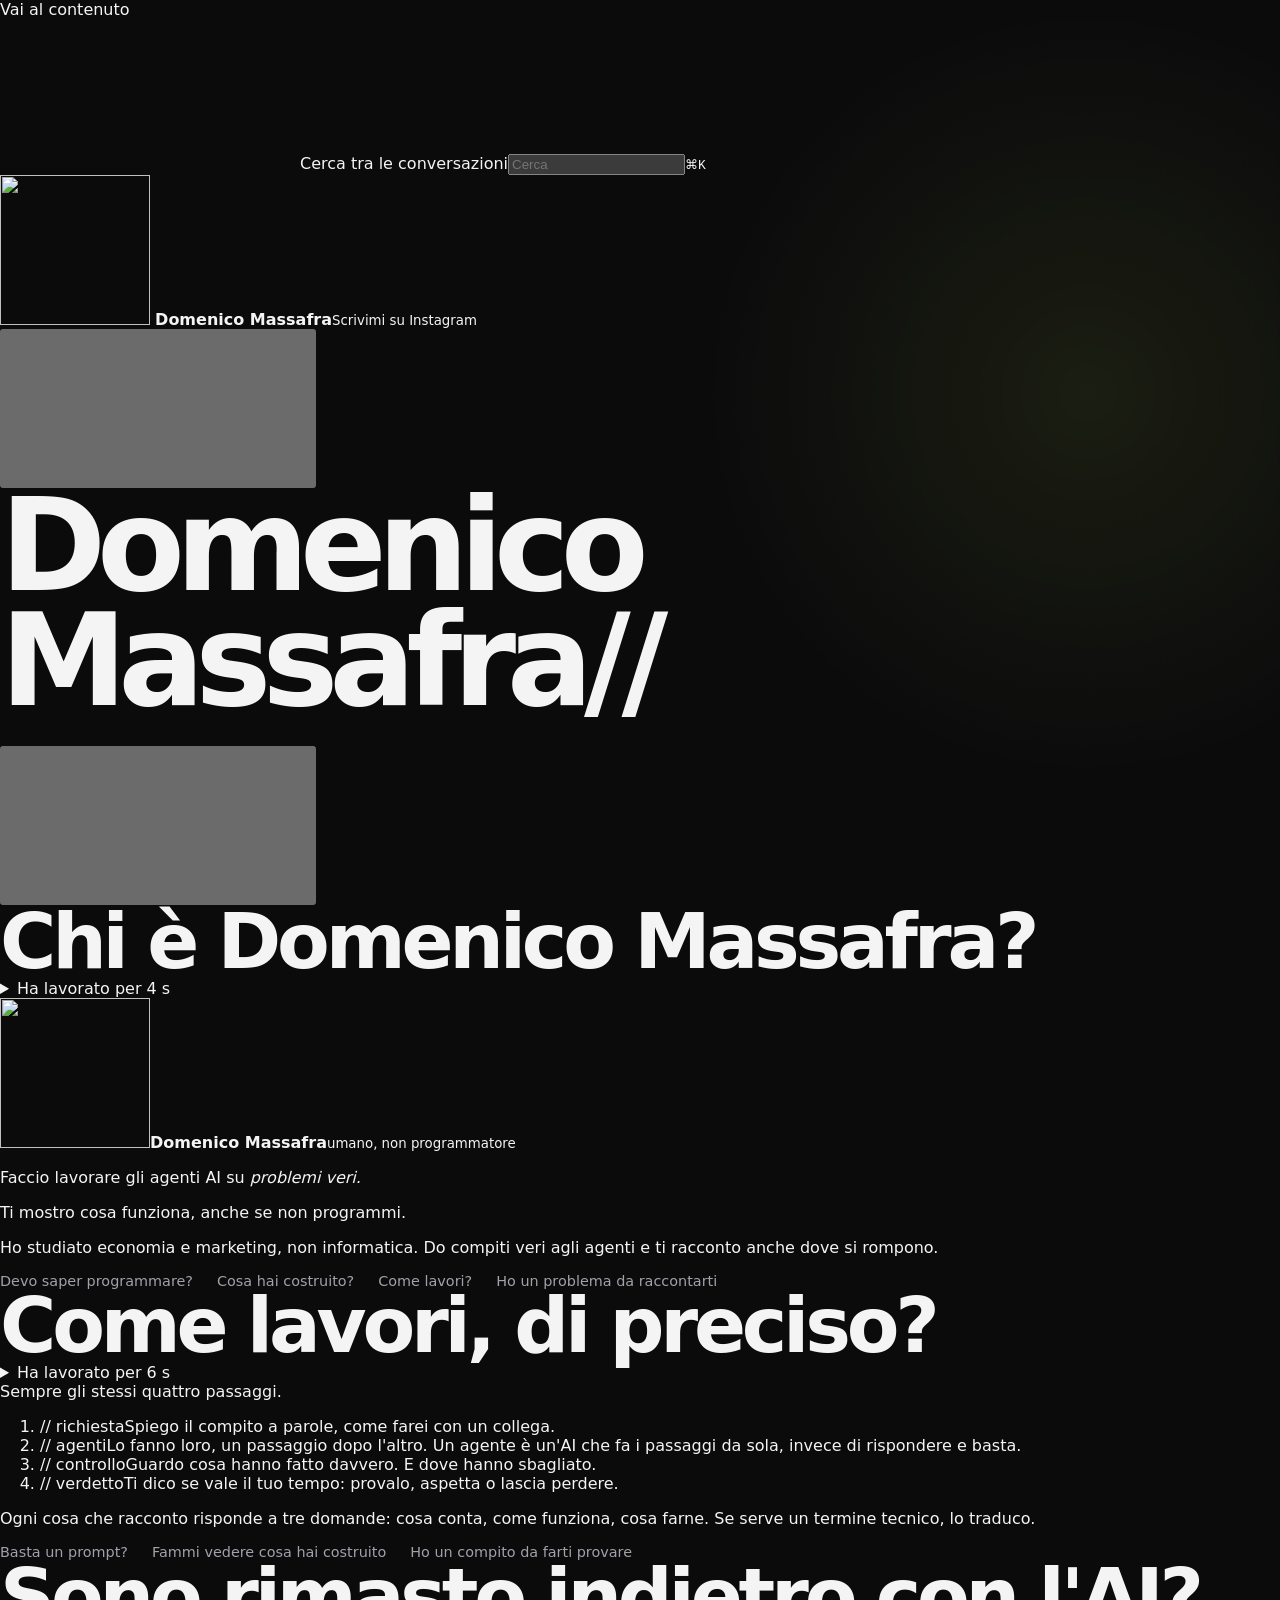
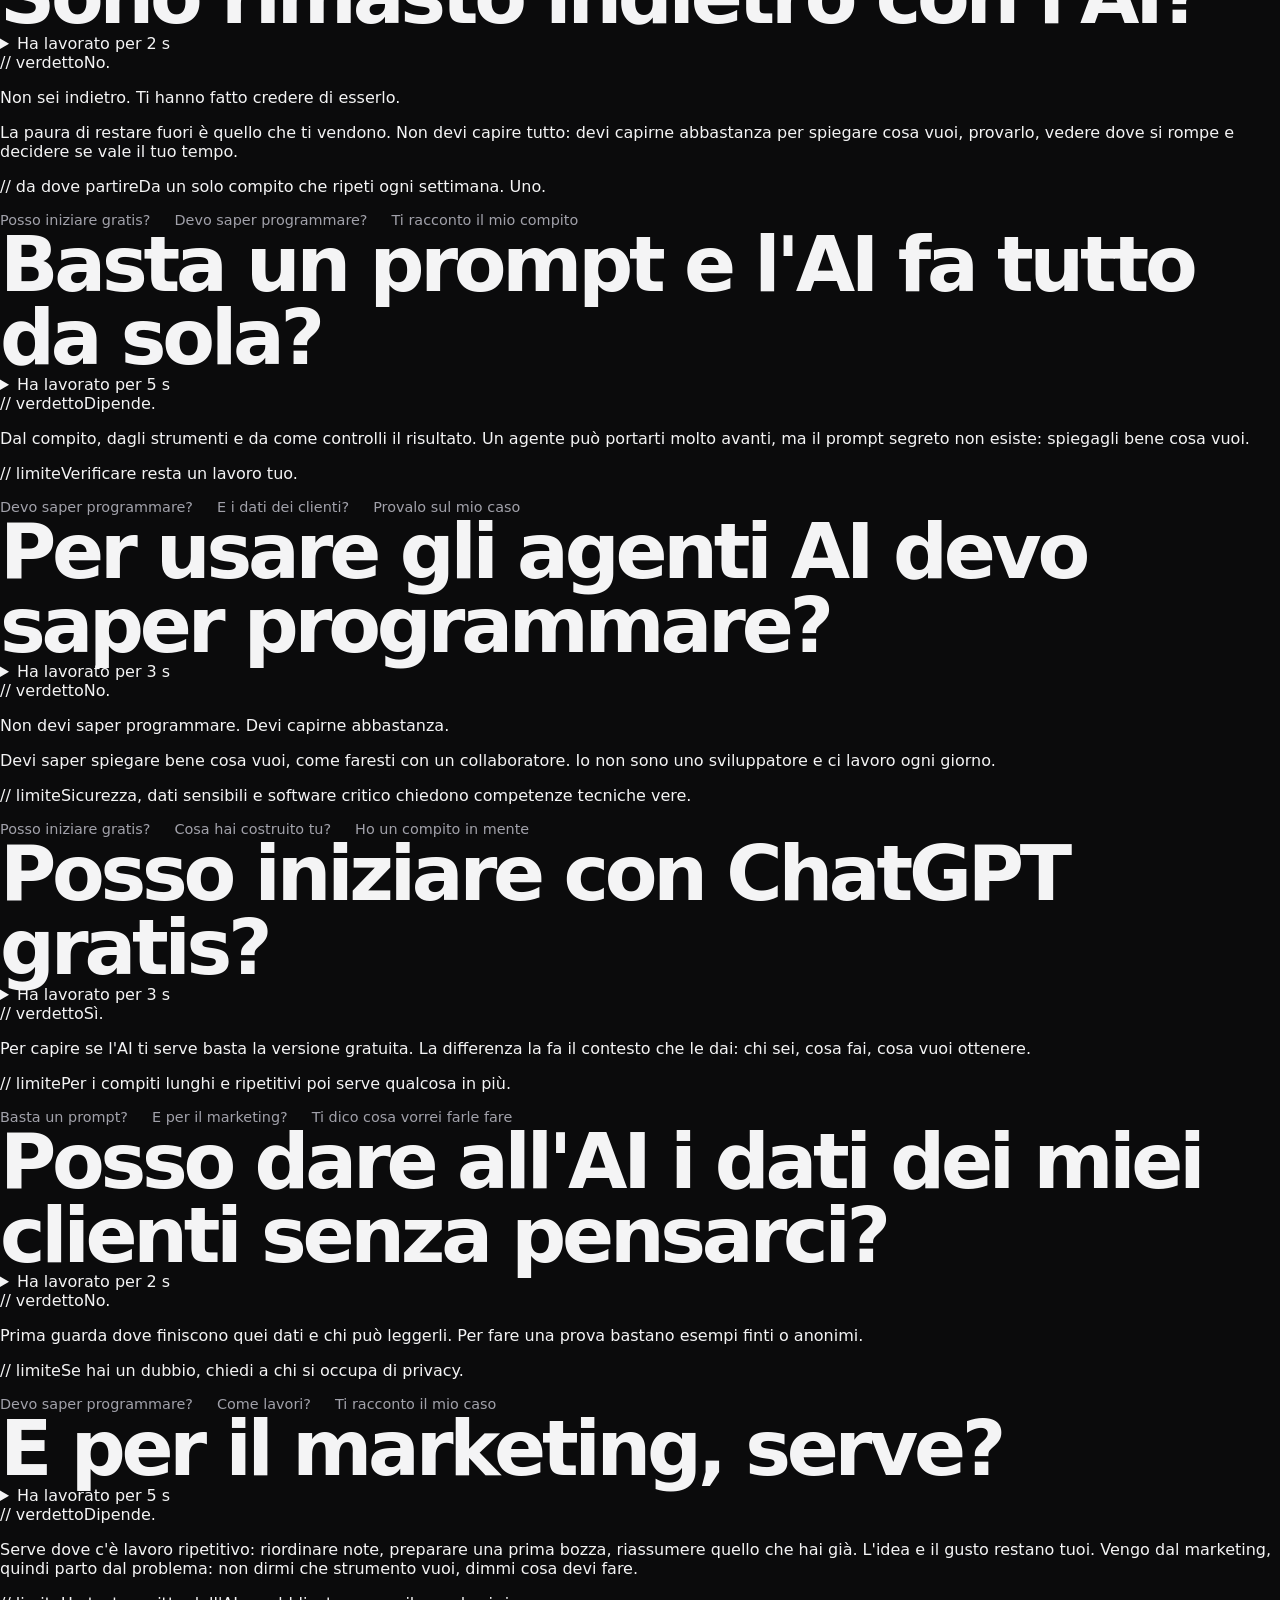
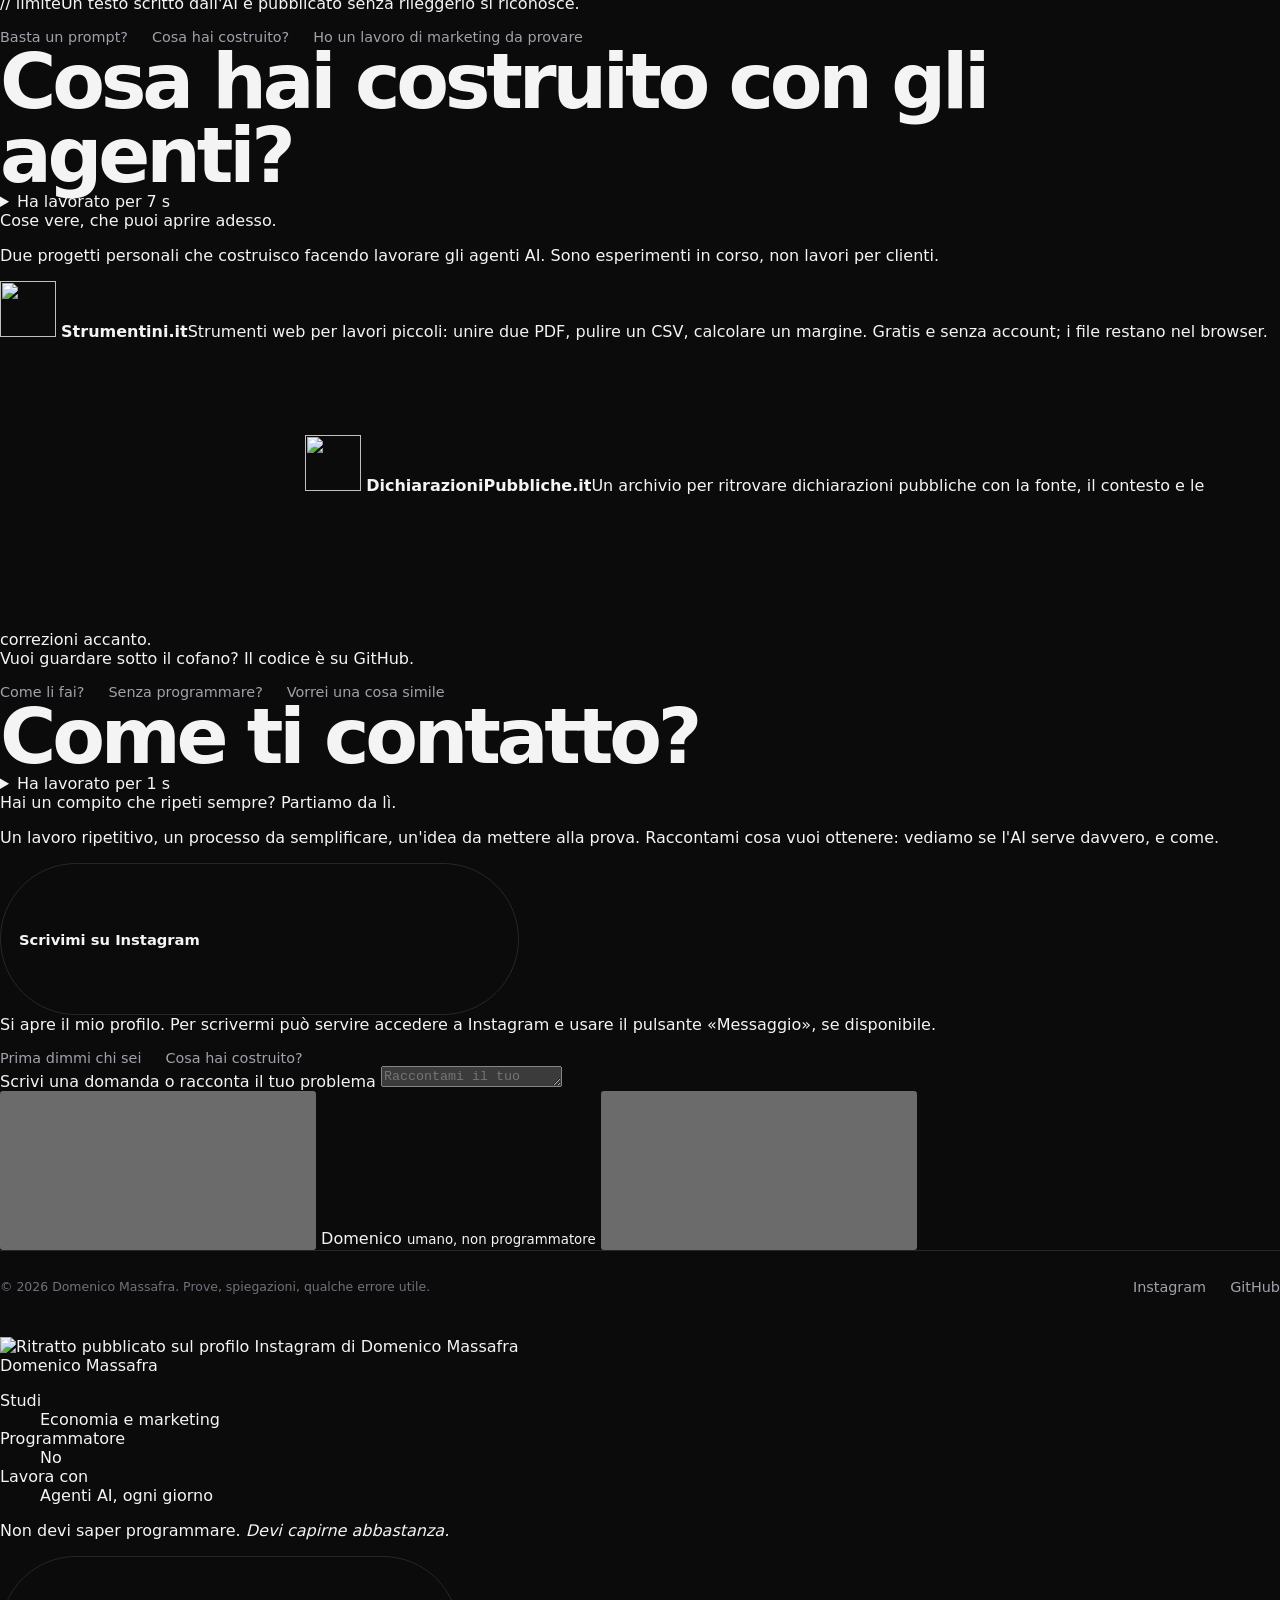
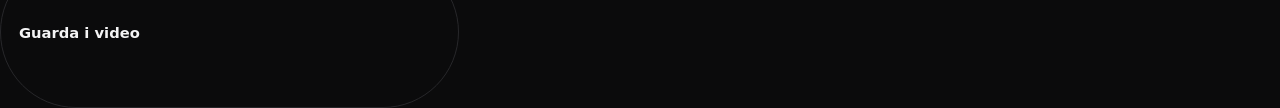
==== commit 57e5eb30: "site: redesign «Chat», il sito come interfaccia di un'app di agenti AI (#20) Direzione scelta dall'o" ====
--- a/site/index.html
+++ b/site/index.html
@@ -2,7 +2,7 @@
 <html lang="it">
 <head>
   <meta charset="utf-8">
-  <meta name="viewport" content="width=device-width, initial-scale=1">
+  <meta name="viewport" content="width=device-width, initial-scale=1, viewport-fit=cover">
   <meta name="theme-color" content="#0b0b0d">
   <meta name="color-scheme" content="dark">
   <meta name="description" content="Sono Domenico Massafra. Non sono un programmatore e ogni giorno faccio lavorare gli agenti AI su problemi veri. Ti mostro cosa funziona, cosa no e da dove iniziare.">
@@ -20,7 +20,8 @@
   <link rel="icon" type="image/svg+xml" href="/favicon.svg">
   <link rel="preload" href="/fonts/archivo.woff2" as="font" type="font/woff2" crossorigin>
   <link rel="stylesheet" href="/styles.css">
-  <script src="/board.js" defer></script>
+  <script>document.documentElement.className = 'app';</script>
+  <script src="/app.js" defer onerror="document.documentElement.classList.remove('app')"></script>
   <title>Domenico Massafra — Agenti AI su problemi veri</title>
   <script type="application/ld+json">
     {
@@ -38,193 +39,199 @@
   </script>
 </head>
 <body>
-  <svg hidden xmlns="http://www.w3.org/2000/svg"><symbol id="freccia" viewBox="0 0 24 24"><path d="M6 18 18 6M8 6h10v10" fill="none" stroke="currentColor" stroke-width="2.4" stroke-linecap="square"/></symbol></svg>
   <a class="skip-link" href="#contenuto">Vai al contenuto</a>
-  <header class="site-header">
-    <div class="wrap header-inner">
-      <a class="brand" href="/" aria-label="Domenico Massafra, homepage">Domenico Massafra<span aria-hidden="true">//</span></a>
-      <nav class="main-nav" aria-label="Navigazione principale">
-        <a href="#verdetti">Verdetti</a>
-        <a href="#esperimenti">Progetti</a>
-        <a href="#chi-sono">Chi sono</a>
-        <a class="nav-contact" href="#contatti">Scrivimi</a>
-      </nav>
-    </div>
-  </header>
-
-  <main id="contenuto">
-    <section class="hero" aria-labelledby="hero-title">
-      <div class="wrap">
-        <div class="hero-top">
-          <h1 id="hero-title">Faccio lavorare gli agenti AI su <em>problemi veri.</em></h1>
-          <div class="hero-side">
-            <p class="hero-lede">Ti mostro cosa funziona, anche se non programmi.</p>
-            <p class="hero-text">Ho studiato economia e marketing, non informatica. Ogni giorno do compiti veri agli agenti AI, controllo cosa combinano e ti racconto anche dove si rompono.</p>
-            <div class="hero-actions">
-              <a class="button button-primary" href="https://www.instagram.com/domenico.massafraa/" rel="me">Raccontami il tuo problema <svg aria-hidden="true"><use href="#freccia"/></svg></a>
-              <a class="button button-ghost" href="#esperimenti">Guarda cosa ho costruito</a>
-            </div>
-            <p class="contact-note">Il primo pulsante apre il mio profilo Instagram: mi scrivi da «Messaggio», se disponibile.</p>
+
+  <div class="shell">
+    <aside class="sidebar" id="barra" aria-label="Conversazioni">
+      <div class="side-top">
+        <label class="search"><svg aria-hidden="true"><use href="/icons.svg#i-cerca"/></svg><span class="sr-only">Cerca tra le conversazioni</span><input type="search" placeholder="Cerca" data-search autocomplete="off"><kbd aria-hidden="true">⌘K</kbd></label>
+      </div>
+      <nav class="threads" aria-label="Elenco delle conversazioni" data-threads></nav>
+      <a class="side-me" href="https://www.instagram.com/domenico.massafraa/" rel="me">
+        <img src="/ritratto-instagram.jpg" alt="" width="150" height="150">
+        <span><strong>Domenico Massafra</strong><small>Scrivimi su Instagram</small></span>
+        <svg aria-hidden="true"><use href="/icons.svg#i-fuori"/></svg>
+      </a>
+    </aside>
+    <div class="backdrop" data-close hidden></div>
+
+    <div class="main">
+      <header class="topbar">
+        <button class="icon-button only-app only-narrow" type="button" data-menu aria-controls="barra" aria-expanded="false" aria-label="Apri le conversazioni"><svg aria-hidden="true"><use href="/icons.svg#i-menu"/></svg></button>
+        <h1 class="brand"><a href="/">Domenico Massafra<span aria-hidden="true">//</span></a></h1>
+        <p class="crumb only-app" data-crumb aria-live="polite"></p>
+        <button class="icon-button only-app" type="button" data-new aria-label="Nuova chat: scrivi il tuo problema"><svg aria-hidden="true"><use href="/icons.svg#i-nuova"/></svg></button>
+      </header>
+
+      <main id="contenuto">
+        <article class="thread" id="chi-sono" data-group="Domenico" data-keys="chi sei, chi e, chi è, presentati, domenico, massafra, parlami di te">
+          <h2 class="ask">Chi è Domenico Massafra?</h2>
+          <details class="run"><summary>Ha lavorato per 4 s</summary><ol><li>Leggo il profilo</li><li>Controllo i progetti pubblici</li><li>Tolgo le parole da venditore</li></ol></details>
+          <div class="reply">
+            <p class="who"><img src="/ritratto-instagram.jpg" alt="" width="150" height="150"><span><strong>Domenico Massafra</strong><small>umano, non programmatore</small></span></p>
+            <p class="big">Faccio lavorare gli agenti AI su <em>problemi veri.</em></p>
+            <p class="lede">Ti mostro cosa funziona, anche se non programmi.</p>
+            <p>Ho studiato economia e marketing, non informatica. Do compiti veri agli agenti e ti racconto anche dove si rompono.</p>
+          </div>
+          <nav class="next" aria-label="Domande suggerite"><a href="#programmare">Devo saper programmare?</a><a href="#costruito">Cosa hai costruito?</a><a href="#metodo">Come lavori?</a><a href="#contatto" data-compose>Ho un problema da raccontarti</a></nav>
+        </article>
+
+        <article class="thread" id="metodo" data-group="Domenico" data-keys="come lavori, metodo, cosa fai, di cosa ti occupi, come funziona, video, reel, contenuti">
+          <h2 class="ask">Come lavori, di preciso?</h2>
+          <details class="run"><summary>Ha lavorato per 6 s</summary><ol><li>Ripasso l'ultimo compito dato agli agenti</li><li>Conto gli errori</li><li>Riassumo in quattro passaggi</li></ol></details>
+          <div class="reply">
+            <p class="lede">Sempre gli stessi quattro passaggi.</p>
+            <ol class="steps">
+              <li><span class="label">// richiesta</span>Spiego il compito a parole, come farei con un collega.</li>
+              <li><span class="label">// agenti</span>Lo fanno loro, un passaggio dopo l'altro. Un agente è un'AI che fa i passaggi da sola, invece di rispondere e basta.</li>
+              <li><span class="label">// controllo</span>Guardo cosa hanno fatto davvero. E dove hanno sbagliato.</li>
+              <li><span class="label">// verdetto</span>Ti dico se vale il tuo tempo: provalo, aspetta o lascia perdere.</li>
+            </ol>
+            <p>Ogni cosa che racconto risponde a tre domande: cosa conta, come funziona, cosa farne. Se serve un termine tecnico, lo traduco.</p>
+          </div>
+          <nav class="next" aria-label="Domande suggerite"><a href="#prompt">Basta un prompt?</a><a href="#costruito">Fammi vedere cosa hai costruito</a><a href="#contatto" data-compose>Ho un compito da farti provare</a></nav>
+        </article>
+
+        <article class="thread" id="indietro" data-group="Domenico" data-keys="indietro, in ritardo, troppo tardi, paura, restare fuori, perdere il lavoro, sostituira, sostituirà, ruba il lavoro">
+          <h2 class="ask">Sono rimasto indietro con l'AI?</h2>
+          <details class="run"><summary>Ha lavorato per 2 s</summary><ol><li>Cerco chi ci guadagna con la tua ansia</li><li>Trovato</li></ol></details>
+          <div class="reply">
+            <p class="verdict v-no"><span class="label">// verdetto</span>No.</p>
+            <p class="lede">Non sei indietro. Ti hanno fatto credere di esserlo.</p>
+            <p>La paura di restare fuori è quello che ti vendono. Non devi capire tutto: devi capirne abbastanza per spiegare cosa vuoi, provarlo, vedere dove si rompe e decidere se vale il tuo tempo.</p>
+            <p class="limit"><span class="label">// da dove partire</span>Da un solo compito che ripeti ogni settimana. Uno.</p>
+          </div>
+          <nav class="next" aria-label="Domande suggerite"><a href="#gratis">Posso iniziare gratis?</a><a href="#programmare">Devo saper programmare?</a><a href="#contatto" data-compose>Ti racconto il mio compito</a></nav>
+        </article>
+
+        <article class="thread" id="prompt" data-group="Vale il tuo tempo?" data-badge="Dipende" data-keys="prompt, fa tutto da sola, da sola, automatico, magia, prompt segreto, basta un prompt">
+          <h2 class="ask">Basta un prompt e l'AI fa tutto da sola?</h2>
+          <details class="run"><summary>Ha lavorato per 5 s</summary><ol><li>Scrivo un prompt solo</li><li>Guardo cosa esce</li><li>Rifaccio, spiegandomi meglio</li></ol></details>
+          <div class="reply">
+            <p class="verdict v-maybe"><span class="label">// verdetto</span>Dipende.</p>
+            <p>Dal compito, dagli strumenti e da come controlli il risultato. Un agente può portarti molto avanti, ma il prompt segreto non esiste: spiegagli bene cosa vuoi.</p>
+            <p class="limit"><span class="label">// limite</span>Verificare resta un lavoro tuo.</p>
+          </div>
+          <nav class="next" aria-label="Domande suggerite"><a href="#programmare">Devo saper programmare?</a><a href="#dati">E i dati dei clienti?</a><a href="#contatto" data-compose>Provalo sul mio caso</a></nav>
+        </article>
+
+        <article class="thread" id="programmare" data-group="Vale il tuo tempo?" data-badge="No" data-keys="programmare, codice, sviluppatore, tecnico, informatica, non sono tecnico, coding, programmatore">
+          <h2 class="ask">Per usare gli agenti AI devo saper programmare?</h2>
+          <details class="run"><summary>Ha lavorato per 3 s</summary><ol><li>Controllo il mio titolo di studio</li><li>Economia e marketing, confermato</li></ol></details>
+          <div class="reply">
+            <p class="verdict v-no"><span class="label">// verdetto</span>No.</p>
+            <p class="lede">Non devi saper programmare. Devi capirne abbastanza.</p>
+            <p>Devi saper spiegare bene cosa vuoi, come faresti con un collaboratore. Io non sono uno sviluppatore e ci lavoro ogni giorno.</p>
+            <p class="limit"><span class="label">// limite</span>Sicurezza, dati sensibili e software critico chiedono competenze tecniche vere.</p>
+          </div>
+          <nav class="next" aria-label="Domande suggerite"><a href="#gratis">Posso iniziare gratis?</a><a href="#costruito">Cosa hai costruito tu?</a><a href="#contatto" data-compose>Ho un compito in mente</a></nav>
+        </article>
+
+        <article class="thread" id="gratis" data-group="Vale il tuo tempo?" data-badge="Sì" data-keys="gratis, gratuito, chatgpt, quanto costa, costo, prezzo, abbonamento, pagare, iniziare, da dove inizio, partire da zero">
+          <h2 class="ask">Posso iniziare con ChatGPT gratis?</h2>
+          <details class="run"><summary>Ha lavorato per 3 s</summary><ol><li>Apro la versione gratuita</li><li>Le spiego chi sono e cosa faccio</li><li>Rifaccio la stessa domanda</li></ol></details>
+          <div class="reply">
+            <p class="verdict v-yes"><span class="label">// verdetto</span>Sì.</p>
+            <p>Per capire se l'AI ti serve basta la versione gratuita. La differenza la fa il contesto che le dai: chi sei, cosa fai, cosa vuoi ottenere.</p>
+            <p class="limit"><span class="label">// limite</span>Per i compiti lunghi e ripetitivi poi serve qualcosa in più.</p>
+          </div>
+          <nav class="next" aria-label="Domande suggerite"><a href="#prompt">Basta un prompt?</a><a href="#marketing">E per il marketing?</a><a href="#contatto" data-compose>Ti dico cosa vorrei farle fare</a></nav>
+        </article>
+
+        <article class="thread" id="dati" data-group="Vale il tuo tempo?" data-badge="No" data-keys="dati, clienti, privacy, sicuro, sicurezza, riservato, gdpr, password">
+          <h2 class="ask">Posso dare all'AI i dati dei miei clienti senza pensarci?</h2>
+          <details class="run"><summary>Ha lavorato per 2 s</summary><ol><li>Leggo dove finiscono i dati</li><li>Mi fermo</li></ol></details>
+          <div class="reply">
+            <p class="verdict v-no"><span class="label">// verdetto</span>No.</p>
+            <p>Prima guarda dove finiscono quei dati e chi può leggerli. Per fare una prova bastano esempi finti o anonimi.</p>
+            <p class="limit"><span class="label">// limite</span>Se hai un dubbio, chiedi a chi si occupa di privacy.</p>
+          </div>
+          <nav class="next" aria-label="Domande suggerite"><a href="#programmare">Devo saper programmare?</a><a href="#metodo">Come lavori?</a><a href="#contatto" data-compose>Ti racconto il mio caso</a></nav>
+        </article>
+
+        <article class="thread" id="marketing" data-group="Vale il tuo tempo?" data-badge="Dipende" data-keys="marketing, contenuti, social, brief, campagna, post, copy, pubblicita, pubblicità, azienda, business">
+          <h2 class="ask">E per il marketing, serve?</h2>
+          <details class="run"><summary>Ha lavorato per 5 s</summary><ol><li>Riordino gli appunti di una settimana</li><li>Preparo la prima bozza di un brief</li><li>La rileggo io</li></ol></details>
+          <div class="reply">
+            <p class="verdict v-maybe"><span class="label">// verdetto</span>Dipende.</p>
+            <p>Serve dove c'è lavoro ripetitivo: riordinare note, preparare una prima bozza, riassumere quello che hai già. L'idea e il gusto restano tuoi. Vengo dal marketing, quindi parto dal problema: non dirmi che strumento vuoi, dimmi cosa devi fare.</p>
+            <p class="limit"><span class="label">// limite</span>Un testo scritto dall'AI e pubblicato senza rileggerlo si riconosce.</p>
+          </div>
+          <nav class="next" aria-label="Domande suggerite"><a href="#prompt">Basta un prompt?</a><a href="#costruito">Cosa hai costruito?</a><a href="#contatto" data-compose>Ho un lavoro di marketing da provare</a></nav>
+        </article>
+
+        <article class="thread" id="costruito" data-group="L'ho fatto fare agli agenti" data-keys="costruito, progetti, esempi, prove, lavori, portfolio, strumentini, dichiarazioni, github, fatto, dimostra">
+          <h2 class="ask">Cosa hai costruito con gli agenti?</h2>
+          <details class="run"><summary>Ha lavorato per 7 s</summary><ol><li>Apro strumentini.it</li><li>Apro dichiarazionipubbliche.it</li><li>Controllo che rispondano</li></ol></details>
+          <div class="reply">
+            <p class="lede">Cose vere, che puoi aprire adesso.</p>
+            <p>Due progetti personali che costruisco facendo lavorare gli agenti AI. Sono esperimenti in corso, non lavori per clienti.</p>
+            <a class="project" href="https://strumentini.it/">
+              <img src="/strumentini-mark.svg" width="56" height="56" alt="" loading="lazy">
+              <span><strong>Strumentini.it</strong>Strumenti web per lavori piccoli: unire due PDF, pulire un CSV, calcolare un margine. Gratis e senza account; i file restano nel browser.</span>
+              <svg aria-hidden="true"><use href="/icons.svg#i-fuori"/></svg>
+            </a>
+            <a class="project" href="https://dichiarazionipubbliche.it/">
+              <img src="/dichiarazioni-mark.svg" width="56" height="56" alt="" loading="lazy">
+              <span><strong>DichiarazioniPubbliche.it</strong>Un archivio per ritrovare dichiarazioni pubbliche con la fonte, il contesto e le correzioni accanto.</span>
+              <svg aria-hidden="true"><use href="/icons.svg#i-fuori"/></svg>
+            </a>
+            <p>Vuoi guardare sotto il cofano? <a class="inline" href="https://github.com/domenicomassafra" rel="me">Il codice è su GitHub</a>.</p>
+          </div>
+          <nav class="next" aria-label="Domande suggerite"><a href="#metodo">Come li fai?</a><a href="#programmare">Senza programmare?</a><a href="#contatto" data-compose>Vorrei una cosa simile</a></nav>
+        </article>
+
+        <article class="thread" id="contatto" data-group="Tocca a te" data-keys="contatto, contattarti, scriverti, email, mail, telefono, collaborare, lavorare insieme, consulenza, preventivo, instagram, parlare">
+          <h2 class="ask" data-ask>Come ti contatto?</h2>
+          <details class="run"><summary>Ha lavorato per 1 s</summary><ol><li>Passo la parola a Domenico, quello umano</li></ol></details>
+          <div class="reply">
+            <p class="lede" data-handoff-title>Hai un compito che ripeti sempre? Partiamo da lì.</p>
+            <p data-handoff-text>Un lavoro ripetitivo, un processo da semplificare, un'idea da mettere alla prova. Raccontami cosa vuoi ottenere: vediamo se l'AI serve davvero, e come.</p>
+            <a class="button" href="https://www.instagram.com/domenico.massafraa/" rel="me" data-handoff>Scrivimi su Instagram <svg aria-hidden="true"><use href="/icons.svg#i-fuori"/></svg></a>
+            <p class="fine">Si apre il mio profilo. Per scrivermi può servire accedere a Instagram e usare il pulsante «Messaggio», se disponibile.</p>
+          </div>
+          <nav class="next" aria-label="Domande suggerite"><a href="#chi-sono">Prima dimmi chi sei</a><a href="#costruito">Cosa hai costruito?</a></nav>
+        </article>
+      </main>
+
+      <div class="composer only-app">
+        <div class="composer-box">
+          <label class="sr-only" for="messaggio">Scrivi una domanda o racconta il tuo problema</label>
+          <textarea id="messaggio" rows="1" placeholder="Raccontami il tuo problema…" data-input></textarea>
+          <div class="composer-row">
+            <button class="icon-button" type="button" popovertarget="tracce" aria-label="Parti da una traccia"><svg aria-hidden="true"><use href="/icons.svg#i-allega"/></svg></button>
+            <span class="model">Domenico <small>umano, non programmatore</small></span>
+            <button class="send" type="button" data-send aria-label="Invia"><svg aria-hidden="true"><use href="/icons.svg#i-invia"/></svg></button>
           </div>
         </div>
-
-        <nav class="board" aria-label="Tabellone delle partenze: dove andare nel sito">
-          <div class="board-bar">
-            <p class="board-title">Partenze</p>
-            <p class="board-clock"><span>Ora</span> <span data-flap data-clock>--:--</span></p>
-            <button class="board-sound" type="button" data-sound aria-pressed="false" hidden>Suono <span data-flap data-alt="ACCESO">SPENTO</span></button>
-          </div>
-          <div class="board-cols" aria-hidden="true"><span>Bin.</span><span>Destinazione</span><span>Cosa trovi</span><span>Stato</span></div>
-          <ul>
-            <li><a class="row row-live" href="#contatti"><span class="bin" data-flap>1</span><strong>Il tuo problema</strong><span class="what">Me lo racconti e vediamo se l'AI serve davvero</span><span class="state" data-flap data-alt="SCRIVIMI">IN PARTENZA</span></a></li>
-            <li><a class="row" href="#verdetti"><span class="bin" data-flap>2</span><strong>Vale il tuo tempo?</strong><span class="what">Quattro domande, un verdetto, il limite</span><span class="state" data-flap data-alt="APRI">APERTO</span></a></li>
-            <li><a class="row" href="https://strumentini.it/"><span class="bin" data-flap>3</span><strong>Strumentini.it</strong><span class="what">Strumenti web gratis per lavori piccoli</span><span class="state" data-flap data-alt="VISITA">IN SERVIZIO</span></a></li>
-            <li><a class="row" href="https://dichiarazionipubbliche.it/"><span class="bin" data-flap>4</span><strong>Dichiarazioni<wbr>Pubbliche.it</strong><span class="what">Dichiarazioni pubbliche con la fonte accanto</span><span class="state" data-flap data-alt="VISITA">IN SERVIZIO</span></a></li>
-            <li><a class="row" href="#chi-sono"><span class="bin" data-flap>5</span><strong>Chi sono</strong><span class="what">Economia, marketing e agenti AI</span><span class="state" data-flap data-alt="PIACERE">PRESENTE</span></a></li>
-          </ul>
-        </nav>
-      </div>
-    </section>
-
-    <section class="statement" aria-label="La mia idea di fondo">
-      <div class="wrap">
-        <p>Non devi saper programmare. <em>Devi capirne abbastanza.</em></p>
-      </div>
-    </section>
-
-    <section class="method" aria-labelledby="method-title">
-      <div class="wrap">
-        <h2 id="method-title">Ogni cosa che provo fa tre fermate.</h2>
-        <ol class="line">
-          <li>
-            <h3>Cosa conta</h3>
-            <p>Tra cento novità ne scelgo una e ti dico perché riguarda il tuo lavoro. Le altre novantanove puoi ignorarle.</p>
-          </li>
-          <li>
-            <h3>Come funziona</h3>
-            <p>La provo sul serio e ti faccio vedere i passaggi con parole normali. Se serve un termine tecnico, lo traduco.</p>
-          </li>
-          <li>
-            <h3>Cosa farne</h3>
-            <p>Chiudo con una decisione: provala, aspetta o lascia perdere. Con il limite scritto accanto.</p>
-          </li>
-        </ol>
-      </div>
-    </section>
-
-    <section class="verdicts" id="verdetti" aria-labelledby="verdicts-title">
-      <div class="wrap verdicts-grid">
-        <div class="verdicts-intro">
-          <h2 id="verdicts-title">Vale il tuo <em>tempo?</em></h2>
-          <p>Una domanda, un verdetto, il limite. Scegline una e guarda girare le palette.</p>
-          <p class="fine">Sono opinioni mie, nate dall'uso di ogni giorno. Non sono test misurati.</p>
-        </div>
-        <div class="verdict-list">
-          <details name="verdetto" open>
-            <summary><span>«Basta un prompt e l'AI fa tutto da sola?»</span></summary>
-            <div class="answer">
-              <p class="verdict" data-flap>DIPENDE</p>
-              <p>Dal compito, dagli strumenti e da come controlli il risultato. Un agente, cioè un'AI che fa i passaggi da sola, può portarti molto avanti.</p>
-              <p class="limit"><span class="label">// limite</span>Verificare resta un lavoro tuo.</p>
-            </div>
-          </details>
-          <details name="verdetto">
-            <summary><span>«Per usare gli agenti AI devo saper programmare?»</span></summary>
-            <div class="answer">
-              <p class="verdict verdict-no" data-flap>NO</p>
-              <p>Devi saper spiegare bene cosa vuoi, come faresti con un collaboratore. Io non sono uno sviluppatore e ci lavoro ogni giorno.</p>
-              <p class="limit"><span class="label">// limite</span>Sicurezza, dati sensibili e software critico chiedono competenze tecniche vere.</p>
-            </div>
-          </details>
-          <details name="verdetto">
-            <summary><span>«Posso iniziare con ChatGPT gratis?»</span></summary>
-            <div class="answer">
-              <p class="verdict verdict-yes" data-flap>SÌ</p>
-              <p>Per capire se l'AI ti serve basta la versione gratuita. La differenza la fa il contesto che le dai: chi sei, cosa fai, cosa vuoi ottenere.</p>
-              <p class="limit"><span class="label">// limite</span>Per i compiti lunghi e ripetitivi poi serve qualcosa in più.</p>
-            </div>
-          </details>
-          <details name="verdetto">
-            <summary><span>«Posso dare all'AI i dati dei miei clienti senza pensarci?»</span></summary>
-            <div class="answer">
-              <p class="verdict verdict-no" data-flap>NO</p>
-              <p>Prima guarda dove finiscono quei dati e chi può leggerli. Per fare una prova bastano esempi finti o anonimi.</p>
-              <p class="limit"><span class="label">// limite</span>Se hai un dubbio, chiedi a chi si occupa di privacy.</p>
-            </div>
-          </details>
+        <div class="sheet" id="tracce" popover>
+          <p>Parti da una traccia</p>
+          <button type="button" data-template="Ogni settimana devo … e mi porta via … ore. Vorrei che …">Un compito che ripeto sempre</button>
+          <button type="button" data-template="Ho un'idea: … Vorrei capire se con l'AI si può fare e da dove partire.">Un'idea da mettere alla prova</button>
+          <button type="button" data-template="Nel mio lavoro questo processo è lento: … Oggi lo facciamo così: …">Un processo da semplificare</button>
         </div>
       </div>
-    </section>
-
-    <section class="work" id="esperimenti" aria-labelledby="work-title">
-      <div class="wrap">
-        <div class="work-head">
-          <h2 id="work-title">Cose vere, che puoi aprire <em>adesso.</em></h2>
-          <p>Due progetti personali che costruisco facendo lavorare gli agenti AI. Sono esperimenti in corso, non lavori per clienti.</p>
-        </div>
-        <ul class="timetable">
-          <li><a href="https://strumentini.it/">
-            <img src="/strumentini-mark.svg" width="64" height="64" alt="" loading="lazy">
-            <h3>Strumentini.it</h3>
-            <p>Strumenti web per lavori piccoli: unire due PDF, pulire un CSV, calcolare un margine. Gratis e senza account; i file restano nel browser.</p>
-            <span class="go">Apri gli strumenti <svg aria-hidden="true"><use href="#freccia"/></svg></span>
-          </a></li>
-          <li><a href="https://dichiarazionipubbliche.it/">
-            <img src="/dichiarazioni-mark.svg" width="64" height="64" alt="" loading="lazy">
-            <h3>Dichiarazioni<wbr>Pubbliche.it</h3>
-            <p>Un archivio per ritrovare dichiarazioni pubbliche con la fonte, il contesto e le correzioni accanto.</p>
-            <span class="go">Apri il progetto <svg aria-hidden="true"><use href="#freccia"/></svg></span>
-          </a></li>
-        </ul>
-        <p class="work-after">Vuoi guardare sotto il cofano? <a href="https://github.com/domenicomassafra" rel="me">Il codice è su GitHub</a>.</p>
-      </div>
-    </section>
-
-    <section class="about" id="chi-sono" aria-labelledby="about-title">
-      <div class="wrap about-grid">
-        <div class="pass">
-          <p class="pass-top" aria-hidden="true"><span>Tessera personale</span><span>DM//</span></p>
-          <div class="pass-id">
-            <img src="/ritratto-instagram.jpg" alt="Ritratto pubblicato sul profilo Instagram di Domenico Massafra" width="150" height="150" loading="lazy">
-            <p class="pass-name">Domenico Massafra</p>
-          </div>
-          <dl>
-            <div><dt>Studi</dt><dd>Economia e marketing</dd></div>
-            <div><dt>Programmatore</dt><dd>No</dd></div>
-            <div><dt>Viaggia con</dt><dd>Agenti AI, ogni giorno</dd></div>
-          </dl>
-        </div>
-        <div class="about-copy">
-          <h2 id="about-title">Piacere, <em>Domenico.</em></h2>
-          <p class="big">Non sono un programmatore. Ho studiato economia e marketing, e ogni giorno lavoro con gli agenti AI.</p>
-          <p>Ho capito una cosa: non devi capire tutto, devi capirne abbastanza. Abbastanza da spiegare cosa vuoi, provarlo, vedere dove si rompe e decidere se vale il tuo tempo.</p>
-          <p>Qui e nei miei video non trovi il prompt segreto e nemmeno la paura di restare fuori. Trovi prove, errori compresi, e un primo passo piccolo se parti da zero.</p>
-          <p class="pull">Non sei indietro. Ti hanno fatto credere di esserlo.</p>
-          <a class="text-link" href="https://www.instagram.com/domenico.massafraa/" rel="me">Guarda i video su Instagram <svg aria-hidden="true"><use href="#freccia"/></svg></a>
-        </div>
-      </div>
-    </section>
-
-    <section class="contact" id="contatti" aria-labelledby="contact-title">
-      <div class="wrap">
-        <h2 id="contact-title">Hai un compito che ripeti sempre? Partiamo da lì.</h2>
-        <p>Un lavoro ripetitivo, un processo da semplificare, un'idea da mettere alla prova. Raccontami cosa vuoi ottenere: vediamo se l'AI serve davvero, e come.</p>
-        <a class="button button-light" href="https://www.instagram.com/domenico.massafraa/" rel="me">Scrivimi su Instagram <svg aria-hidden="true"><use href="#freccia"/></svg></a>
-        <p class="contact-small">Si apre il mio profilo. Per scrivermi può servire accedere a Instagram e usare il pulsante «Messaggio», se disponibile.</p>
-      </div>
-    </section>
-  </main>
-
-  <footer class="footer">
-    <div class="wrap footer-inner">
-      <a class="brand" href="/">Domenico Massafra<span aria-hidden="true">//</span></a>
-      <p>© 2026 Domenico Massafra. Prove, spiegazioni, qualche errore utile.</p>
-      <nav aria-label="Collegamenti finali">
-        <a class="footer-contact" href="https://www.instagram.com/domenico.massafraa/" rel="me">Instagram</a>
-        <a href="https://github.com/domenicomassafra" rel="me">GitHub</a>
-        <a href="#contenuto">Torna su</a>
-      </nav>
+
+      <footer class="footer">
+        <p>© 2026 Domenico Massafra. Prove, spiegazioni, qualche errore utile.</p>
+        <nav aria-label="Collegamenti finali">
+          <a class="footer-contact" href="https://www.instagram.com/domenico.massafraa/" rel="me">Instagram</a>
+          <a href="https://github.com/domenicomassafra" rel="me">GitHub</a>
+        </nav>
+      </footer>
     </div>
-  </footer>
+
+    <aside class="context" aria-label="Chi risponde">
+      <img src="/ritratto-instagram.jpg" alt="Ritratto pubblicato sul profilo Instagram di Domenico Massafra" width="150" height="150">
+      <p class="context-name">Domenico Massafra</p>
+      <dl>
+        <div><dt>Studi</dt><dd>Economia e marketing</dd></div>
+        <div><dt>Programmatore</dt><dd>No</dd></div>
+        <div><dt>Lavora con</dt><dd>Agenti AI, ogni giorno</dd></div>
+      </dl>
+      <p class="context-quote">Non devi saper programmare. <em>Devi capirne abbastanza.</em></p>
+      <a class="button" href="https://www.instagram.com/domenico.massafraa/" rel="me">Guarda i video <svg aria-hidden="true"><use href="/icons.svg#i-fuori"/></svg></a>
+    </aside>
+  </div>
 </body>
 </html>
